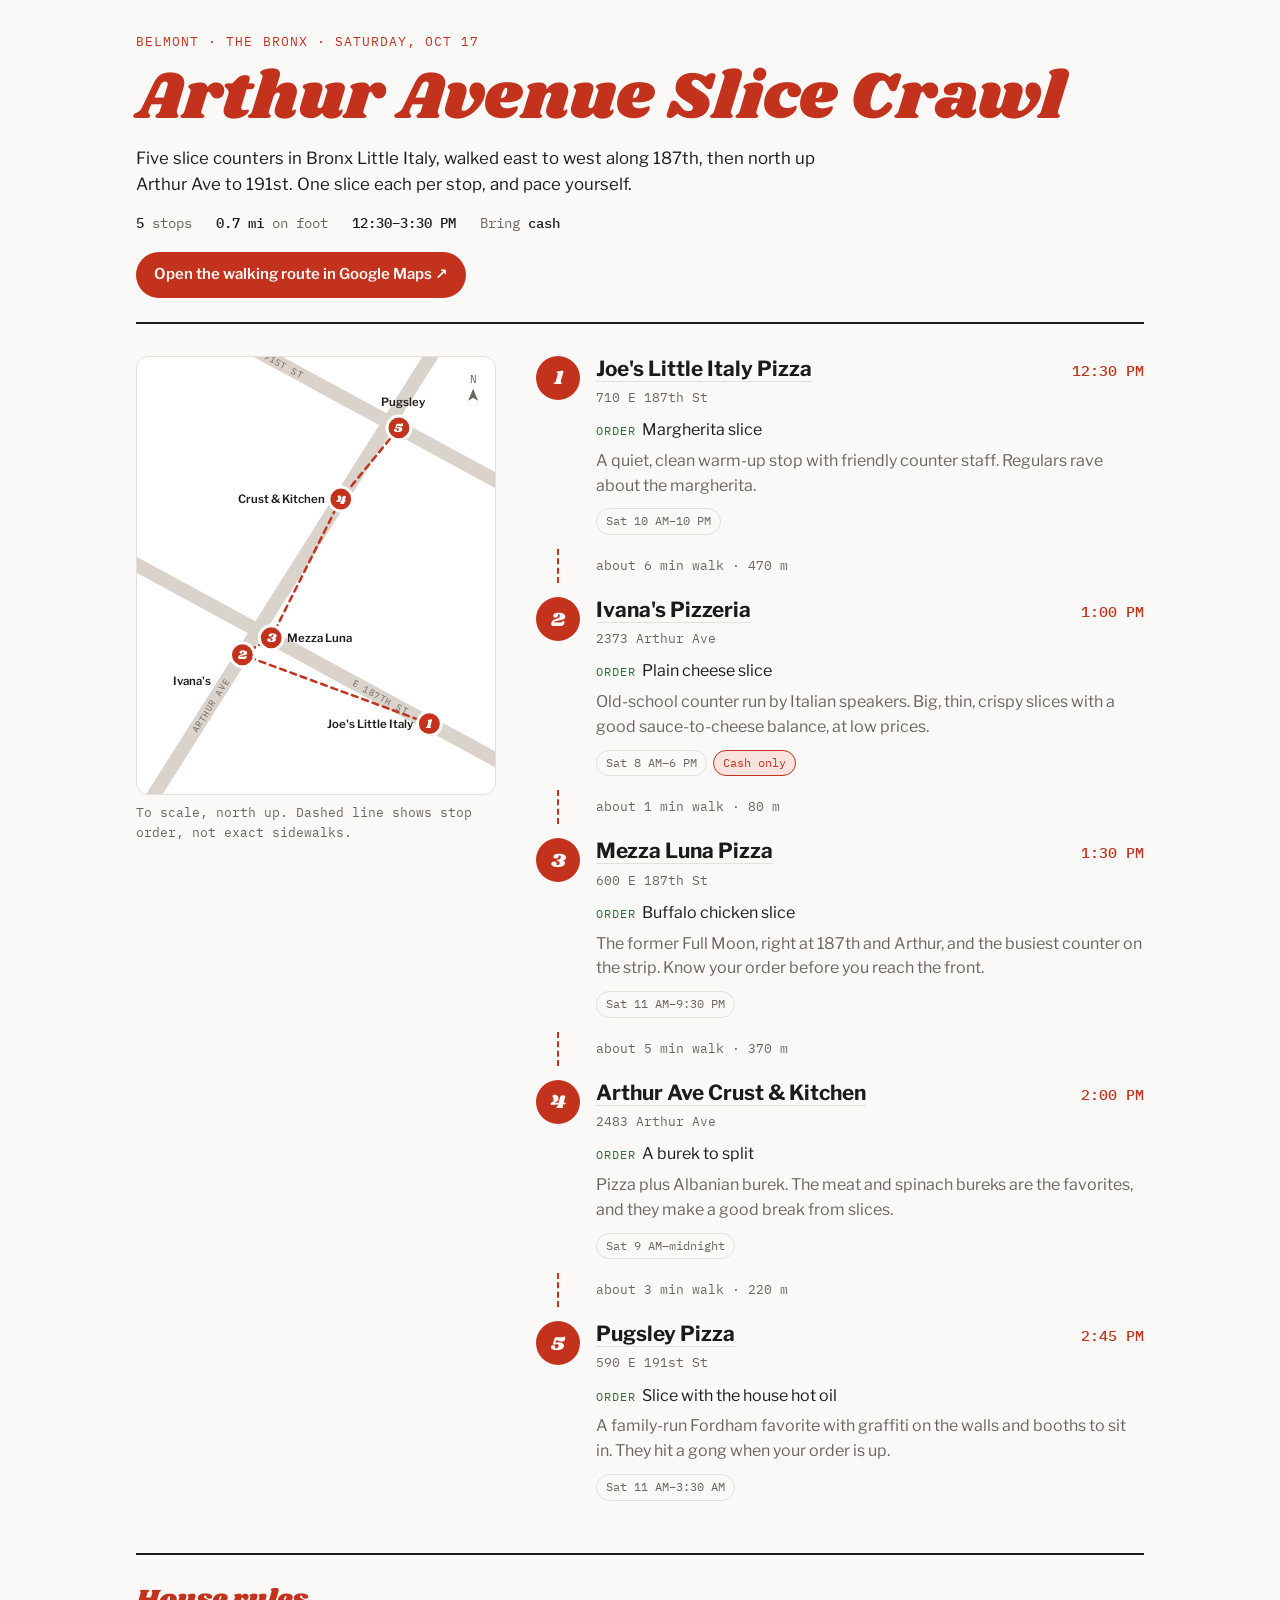
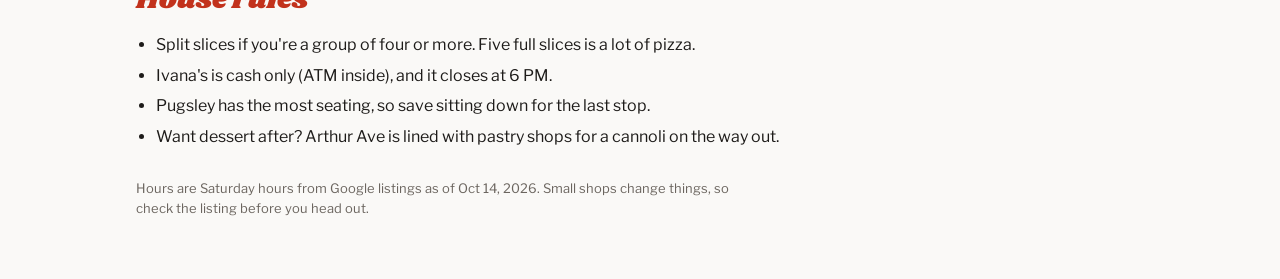
==== slice-crawl.html @ 68ac17a9 "Add Arthur Avenue slice crawl page Co-Authored-By: Claude Opus 5.5 <noreply@anthropic.com>" ====
<!doctype html>
<html lang="en">
<meta charset="utf-8">
<meta name="viewport" content="width=device-width, initial-scale=1, viewport-fit=cover">
<style>body{margin:0}</style>
<title>Arthur Avenue Slice Crawl</title>
<meta name="claude:viewport-fit-sides" content="cover">
<link rel="preconnect" href="https://fonts.googleapis.com">
<link rel="preconnect" href="https://fonts.gstatic.com" crossorigin>
<link rel="stylesheet" href="https://fonts.googleapis.com/css2?family=Shrikhand&family=Libre+Franklin:wght@400;500;600;700&family=IBM+Plex+Mono:wght@400;500&display=swap">
<style>
/* Layout: sign-style header, then a two-column counter: sticky street map left, ordered stops right (stacks on phones) */
:root {
  --bg: #FAF9F7;
  --surface: #FFFFFF;
  --ink: #1D1B19;
  --muted: #6B655F;
  --line: #E4DFD9;
  --sauce: #C2321C;
  --sauce-soft: #F8E3DE;
  --basil: #2E6A3A;
  --street: #D9D3CC;
  --font-sign: "Shrikhand", "Georgia", serif;
  --font-body: "Libre Franklin", system-ui, -apple-system, "Segoe UI", sans-serif;
  --font-ticket: "IBM Plex Mono", ui-monospace, "SFMono-Regular", Menlo, monospace;
}
@media (prefers-color-scheme: dark) {
  :root:not([data-theme="light"]) {
    --bg: #161412; --surface: #1F1C19; --ink: #F1EDE8; --muted: #A69E96; --line: #34302B;
    --sauce: #F0694E; --sauce-soft: #3A1F19; --basil: #84C493; --street: #3F3A34;
    color-scheme: dark;
  }
}
:root[data-theme="dark"] {
  --bg: #161412; --surface: #1F1C19; --ink: #F1EDE8; --muted: #A69E96; --line: #34302B;
  --sauce: #F0694E; --sauce-soft: #3A1F19; --basil: #84C493; --street: #3F3A34;
  color-scheme: dark;
}
* { box-sizing: border-box; }
body {
  background: var(--bg); color: var(--ink);
  font-family: var(--font-body); font-size: 16px; line-height: 1.55;
}
.wrap {
  max-width: 1040px; margin: 0 auto;
  padding-left: max(16px, env(safe-area-inset-left, 0px));
  padding-right: max(16px, env(safe-area-inset-right, 0px));
  padding-block: 32px 48px;
}
header { display: grid; gap: 12px; padding-bottom: 24px; border-bottom: 2px solid var(--ink); }
.eyebrow { font-family: var(--font-ticket); font-size: 13px; letter-spacing: .08em; text-transform: uppercase; color: var(--sauce); }
h1 {
  font-family: var(--font-sign); font-weight: 400; color: var(--sauce);
  font-size: clamp(2.4rem, 7vw, 4.2rem); line-height: 1.02; margin: 0; text-wrap: balance;
}
.lede { margin: 0; max-width: 60ch; color: var(--ink); font-size: 1.05rem; }
.facts { display: flex; flex-wrap: wrap; gap: 8px 24px; margin-top: 4px; font-family: var(--font-ticket); font-size: 14px; color: var(--muted); }
.facts b { color: var(--ink); font-weight: 500; font-variant-numeric: tabular-nums; }
.route-btn {
  justify-self: start; display: inline-flex; align-items: center; gap: 8px; margin-top: 6px;
  background: var(--sauce); color: var(--bg); text-decoration: none; font-weight: 600;
  padding: 11px 18px; border-radius: 999px; font-size: 15px;
}
.route-btn:hover { filter: brightness(1.08); }
.route-btn:focus-visible, a:focus-visible { outline: 3px solid var(--basil); outline-offset: 3px; }

main { display: grid; grid-template-columns: minmax(0, 360px) minmax(0, 1fr); gap: 40px; margin-top: 32px; align-items: start; }
@media (max-width: 760px) { main { grid-template-columns: minmax(0, 1fr); gap: 28px; } }

.map-card { position: sticky; top: calc(env(safe-area-inset-top, 0px) + 16px); display: grid; gap: 8px; }
@media (max-width: 760px) { .map-card { position: static; } }
.map-card svg { width: 100%; max-width: 100%; height: auto; display: block; background: var(--surface); border: 1px solid var(--line); border-radius: 12px; }
.map-note { font-size: 12.5px; color: var(--muted); font-family: var(--font-ticket); }

.stops { list-style: none; margin: 0; padding: 0; display: grid; }
.stop { display: grid; grid-template-columns: 44px minmax(0, 1fr); gap: 16px; }
.num {
  width: 44px; height: 44px; border-radius: 50%; display: grid; place-items: center;
  background: var(--sauce); color: var(--bg); font-family: var(--font-sign); font-size: 20px; padding-top: 2px;
}
.body { display: grid; gap: 6px; padding-bottom: 8px; min-width: 0; }
.top { display: flex; flex-wrap: wrap; align-items: baseline; justify-content: space-between; gap: 4px 12px; }
.stop h2 { margin: 0; font-size: 1.3rem; font-weight: 700; line-height: 1.25; text-wrap: balance; }
.stop h2 a { color: inherit; text-decoration: none; border-bottom: 1px solid var(--line); }
.stop h2 a:hover { border-bottom-color: var(--sauce); }
.time { font-family: var(--font-ticket); font-weight: 500; font-size: 15px; color: var(--sauce); font-variant-numeric: tabular-nums; }
.addr { font-family: var(--font-ticket); font-size: 13px; color: var(--muted); }
.order { margin: 4px 0 0; }
.order span { font-family: var(--font-ticket); font-size: 12px; letter-spacing: .08em; text-transform: uppercase; color: var(--basil); margin-right: 6px; }
.note { margin: 0; color: var(--muted); max-width: 62ch; }
.tags { display: flex; flex-wrap: wrap; gap: 6px; margin-top: 4px; }
.tag { font-family: var(--font-ticket); font-size: 12px; padding: 3px 9px; border-radius: 999px; border: 1px solid var(--line); color: var(--muted); font-variant-numeric: tabular-nums; }
.tag.warn { border-color: var(--sauce); color: var(--sauce); background: var(--sauce-soft); }
.walk { display: grid; grid-template-columns: 44px minmax(0, 1fr); gap: 16px; align-items: center; padding-block: 6px 14px; }
.walk .rail { justify-self: center; width: 0; height: 34px; border-left: 2px dashed var(--sauce); }
.walk span { font-family: var(--font-ticket); font-size: 13px; color: var(--muted); font-variant-numeric: tabular-nums; }

.rules { margin-top: 44px; padding-top: 24px; border-top: 2px solid var(--ink); display: grid; gap: 12px; }
.rules h3 { margin: 0; font-family: var(--font-sign); font-weight: 400; color: var(--sauce); font-size: 1.7rem; }
.rules ul { margin: 0; padding-left: 20px; display: grid; gap: 6px; max-width: 66ch; }
.fine { margin-top: 28px; font-size: 13px; color: var(--muted); max-width: 70ch; }
@media (prefers-reduced-motion: no-preference) { .route-btn { transition: filter .15s; } }
</style>

<div class="wrap">
  <header>
    <div class="eyebrow">Belmont · The Bronx · Saturday, Oct 17</div>
    <h1>Arthur Avenue Slice Crawl</h1>
    <p class="lede">Five slice counters in Bronx Little Italy, walked east to west along 187th, then north up Arthur Ave to 191st. One slice each per stop, and pace yourself.</p>
    <div class="facts">
      <div><b>5</b> stops</div>
      <div><b id="totalDist">—</b> on foot</div>
      <div><b>12:30–3:30 PM</b></div>
      <div>Bring <b>cash</b></div>
    </div>
    <a class="route-btn" id="routeLink" href="https://www.google.com/maps/dir/?api=1&travelmode=walking" target="_blank" rel="noopener">Open the walking route in Google Maps ↗</a>
  </header>

  <main>
    <figure class="map-card" style="margin:0">
      <svg id="map" viewBox="0 0 360 440" role="img" aria-label="Street sketch of the five stops around Arthur Avenue and East 187th Street"></svg>
      <figcaption class="map-note">To scale, north up. Dashed line shows stop order, not exact sidewalks.</figcaption>
    </figure>

    <ol class="stops" id="stops"></ol>
  </main>

  <section class="rules">
    <h3>House rules</h3>
    <ul>
      <li>Split slices if you're a group of four or more. Five full slices is a lot of pizza.</li>
      <li>Ivana's is cash only (ATM inside), and it closes at 6 PM.</li>
      <li>Pugsley has the most seating, so save sitting down for the last stop.</li>
      <li>Want dessert after? Arthur Ave is lined with pastry shops for a cannoli on the way out.</li>
    </ul>
  </section>

  <p class="fine">Hours are Saturday hours from Google listings as of Oct 14, 2026. Small shops change things, so check the listing before you head out.</p>
</div>

<script>
const STOPS = [
  { name: "Joe's Little Italy Pizza", time: "12:30 PM", addr: "710 E 187th St", lat: 40.8538929, lon: -73.8841568,
    hours: "Sat 10 AM–10 PM", order: "Margherita slice", note: "A quiet, clean warm-up stop with friendly counter staff. Regulars rave about the margherita.",
    url: "https://maps.google.com/?cid=4701440938597198533", label: { dx: -16, dy: 4, anchor: "end" } },
  { name: "Ivana's Pizzeria", time: "1:00 PM", addr: "2373 Arthur Ave", lat: 40.8550232, lon: -73.8882162,
    hours: "Sat 8 AM–6 PM", order: "Plain cheese slice", note: "Old-school counter run by Italian speakers. Big, thin, crispy slices with a good sauce-to-cheese balance, at low prices.",
    tags: ["Cash only"], url: "https://maps.google.com/?cid=12481502490359270641", label: { dx: -16, dy: 18, anchor: "start" } },
  { name: "Mezza Luna Pizza", time: "1:30 PM", addr: "600 E 187th St", lat: 40.8553028, lon: -73.8875914,
    hours: "Sat 11 AM–9:30 PM", order: "Buffalo chicken slice", note: "The former Full Moon, right at 187th and Arthur, and the busiest counter on the strip. Know your order before you reach the front.",
    url: "https://maps.google.com/?cid=2575135363575955435", label: { dx: 16, dy: 4, anchor: "start" } },
  { name: "Arthur Ave Crust & Kitchen", time: "2:00 PM", addr: "2483 Arthur Ave", lat: 40.8575816, lon: -73.8860807,
    hours: "Sat 9 AM–midnight", order: "A burek to split", note: "Pizza plus Albanian burek. The meat and spinach bureks are the favorites, and they make a good break from slices.",
    url: "https://maps.google.com/?cid=16740309138144167422", label: { dx: -16, dy: 4, anchor: "end" } },
  { name: "Pugsley Pizza", time: "2:45 PM", addr: "590 E 191st St", lat: 40.8587496, lon: -73.8848173,
    hours: "Sat 11 AM–3:30 AM", order: "Slice with the house hot oil", note: "A family-run Fordham favorite with graffiti on the walls and booths to sit in. They hit a gong when your order is up.",
    url: "https://maps.google.com/?cid=3619731013626267111", label: { dx: 16, dy: -10, anchor: "end" } }
];

function meters(a, b) {
  const R = 6371000, toR = Math.PI / 180;
  const dLat = (b.lat - a.lat) * toR, dLon = (b.lon - a.lon) * toR;
  const h = Math.sin(dLat / 2) ** 2 + Math.cos(a.lat * toR) * Math.cos(b.lat * toR) * Math.sin(dLon / 2) ** 2;
  return 2 * R * Math.asin(Math.sqrt(h));
}
// Street grid detour: walked distance runs about 1.3x straight-line here; ~80 m per minute
const walkM = (a, b) => meters(a, b) * 1.3;

// Stops list
const list = document.getElementById("stops");
let total = 0;
STOPS.forEach((s, i) => {
  const li = document.createElement("li");
  li.className = "stop";
  const tags = [s.hours, ...(s.tags || [])].map((t, j) =>
    `<span class="tag${j > 0 ? " warn" : ""}">${t}</span>`).join("");
  li.innerHTML = `
    <div class="num" aria-hidden="true">${i + 1}</div>
    <div class="body">
      <div class="top">
        <h2><a href="${s.url}" target="_blank" rel="noopener">${s.name}</a></h2>
        <span class="time">${s.time}</span>
      </div>
      <div class="addr">${s.addr}</div>
      <p class="order"><span>Order</span>${s.order}</p>
      <p class="note">${s.note}</p>
      <div class="tags">${tags}</div>
    </div>`;
  list.appendChild(li);
  if (i < STOPS.length - 1) {
    const m = walkM(s, STOPS[i + 1]);
    total += m;
    const w = document.createElement("li");
    w.className = "walk";
    w.setAttribute("aria-label", "Walk to next stop");
    w.innerHTML = `<div class="rail"></div><span>about ${Math.max(1, Math.round(m / 80))} min walk · ${Math.round(m / 10) * 10} m</span>`;
    list.appendChild(w);
  }
});
document.getElementById("totalDist").textContent = (total / 1609).toFixed(1) + " mi";

// Google Maps walking directions, all five stops in order
const q = s => encodeURIComponent(`${s.name}, ${s.addr}, Bronx, NY`);
const mid = STOPS.slice(1, -1).map(q).join("%7C");
document.getElementById("routeLink").href =
  `https://www.google.com/maps/dir/?api=1&origin=${q(STOPS[0])}&destination=${q(STOPS[STOPS.length - 1])}&waypoints=${mid}&travelmode=walking`;

// Map, projected to scale
const svg = document.getElementById("map");
const NS = "http://www.w3.org/2000/svg";
const W = 360, H = 440, PAD = 46;
const lat0 = 40.856, kx = Math.cos(lat0 * Math.PI / 180);
const pts = STOPS.map(s => ({ x: s.lon * kx, y: -s.lat }));
const minX = Math.min(...pts.map(p => p.x)), maxX = Math.max(...pts.map(p => p.x));
const minY = Math.min(...pts.map(p => p.y)), maxY = Math.max(...pts.map(p => p.y));
const scale = Math.min((W - 2 * PAD - 80) / (maxX - minX), (H - 2 * PAD) / (maxY - minY));
const offX = (W - (maxX - minX) * scale) / 2 + 20, offY = (H - (maxY - minY) * scale) / 2;
const P = (lat, lon) => [offX + (lon * kx - minX) * scale, offY + (-lat - minY) * scale];
function el(tag, attrs, text) {
  const e = document.createElementNS(NS, tag);
  for (const k in attrs) e.setAttribute(k, attrs[k]);
  if (text) e.textContent = text;
  svg.appendChild(e);
  return e;
}
// Streets drawn as lines through known points on each, extended to the frame
function street(a, b, name, labelAt, rot) {
  const [x1, y1] = P(a.lat, a.lon), [x2, y2] = P(b.lat, b.lon);
  const dx = x2 - x1, dy = y2 - y1, len = Math.hypot(dx, dy), ux = dx / len, uy = dy / len, ext = 600;
  el("line", { x1: x1 - ux * ext, y1: y1 - uy * ext, x2: x2 + ux * ext, y2: y2 + uy * ext,
    stroke: "var(--street)", "stroke-width": 14, "stroke-linecap": "round" });
  const lx = x1 + ux * labelAt, ly = y1 + uy * labelAt;
  const ang = rot ?? Math.atan2(uy, ux) * 180 / Math.PI;
  el("text", { x: lx, y: ly + 3.5, "text-anchor": "middle", transform: `rotate(${ang} ${lx} ${ly})`,
    fill: "var(--muted)", "font-family": "IBM Plex Mono, monospace", "font-size": 9, "letter-spacing": "1.2" }, name);
}
const [joe, ivana, mezza, crust, pugs] = STOPS;
street(ivana, crust, "ARTHUR AVE", -60);
street(mezza, joe, "E 187TH ST", 125);
// 191st runs roughly parallel to 187th through Pugsley's
const slope = { lat: joe.lat - mezza.lat, lon: joe.lon - mezza.lon };
street({ lat: pugs.lat - slope.lat, lon: pugs.lon - slope.lon }, pugs, "E 191ST ST", 40);

const xy = STOPS.map(s => P(s.lat, s.lon));
el("polyline", { points: xy.map(p => p.join(",")).join(" "), fill: "none",
  stroke: "var(--sauce)", "stroke-width": 2.5, "stroke-dasharray": "6 5", "stroke-linecap": "round" });
STOPS.forEach((s, i) => {
  const [x, y] = xy[i];
  el("circle", { cx: x, cy: y, r: 12, fill: "var(--sauce)", stroke: "var(--surface)", "stroke-width": 3 });
  el("text", { x, y: y + 4.5, "text-anchor": "middle", fill: "var(--surface)",
    "font-family": "Shrikhand, Georgia, serif", "font-size": 13 }, String(i + 1));
  const L = s.label;
  let lx = x + L.dx, ly = y + L.dy;
  if (i === 1) { lx = x - 70; ly = y + 30; }
  if (i === 4) { lx = x + 4; ly = y - 22; }
  el("text", { x: lx, y: ly, "text-anchor": i === 4 ? "middle" : L.anchor, fill: "var(--ink)",
    "font-family": "Libre Franklin, system-ui, sans-serif", "font-size": 11.5, "font-weight": 600 },
    s.name.replace(" Pizzeria", "").replace(" Pizza", "").replace("Arthur Ave ", ""));
});
// North arrow
el("text", { x: W - 22, y: 26, "text-anchor": "middle", fill: "var(--muted)", "font-family": "IBM Plex Mono, monospace", "font-size": 11 }, "N");
el("path", { d: `M ${W - 22} 32 l -5 12 l 5 -3 l 5 3 z`, fill: "var(--muted)" });
</script>
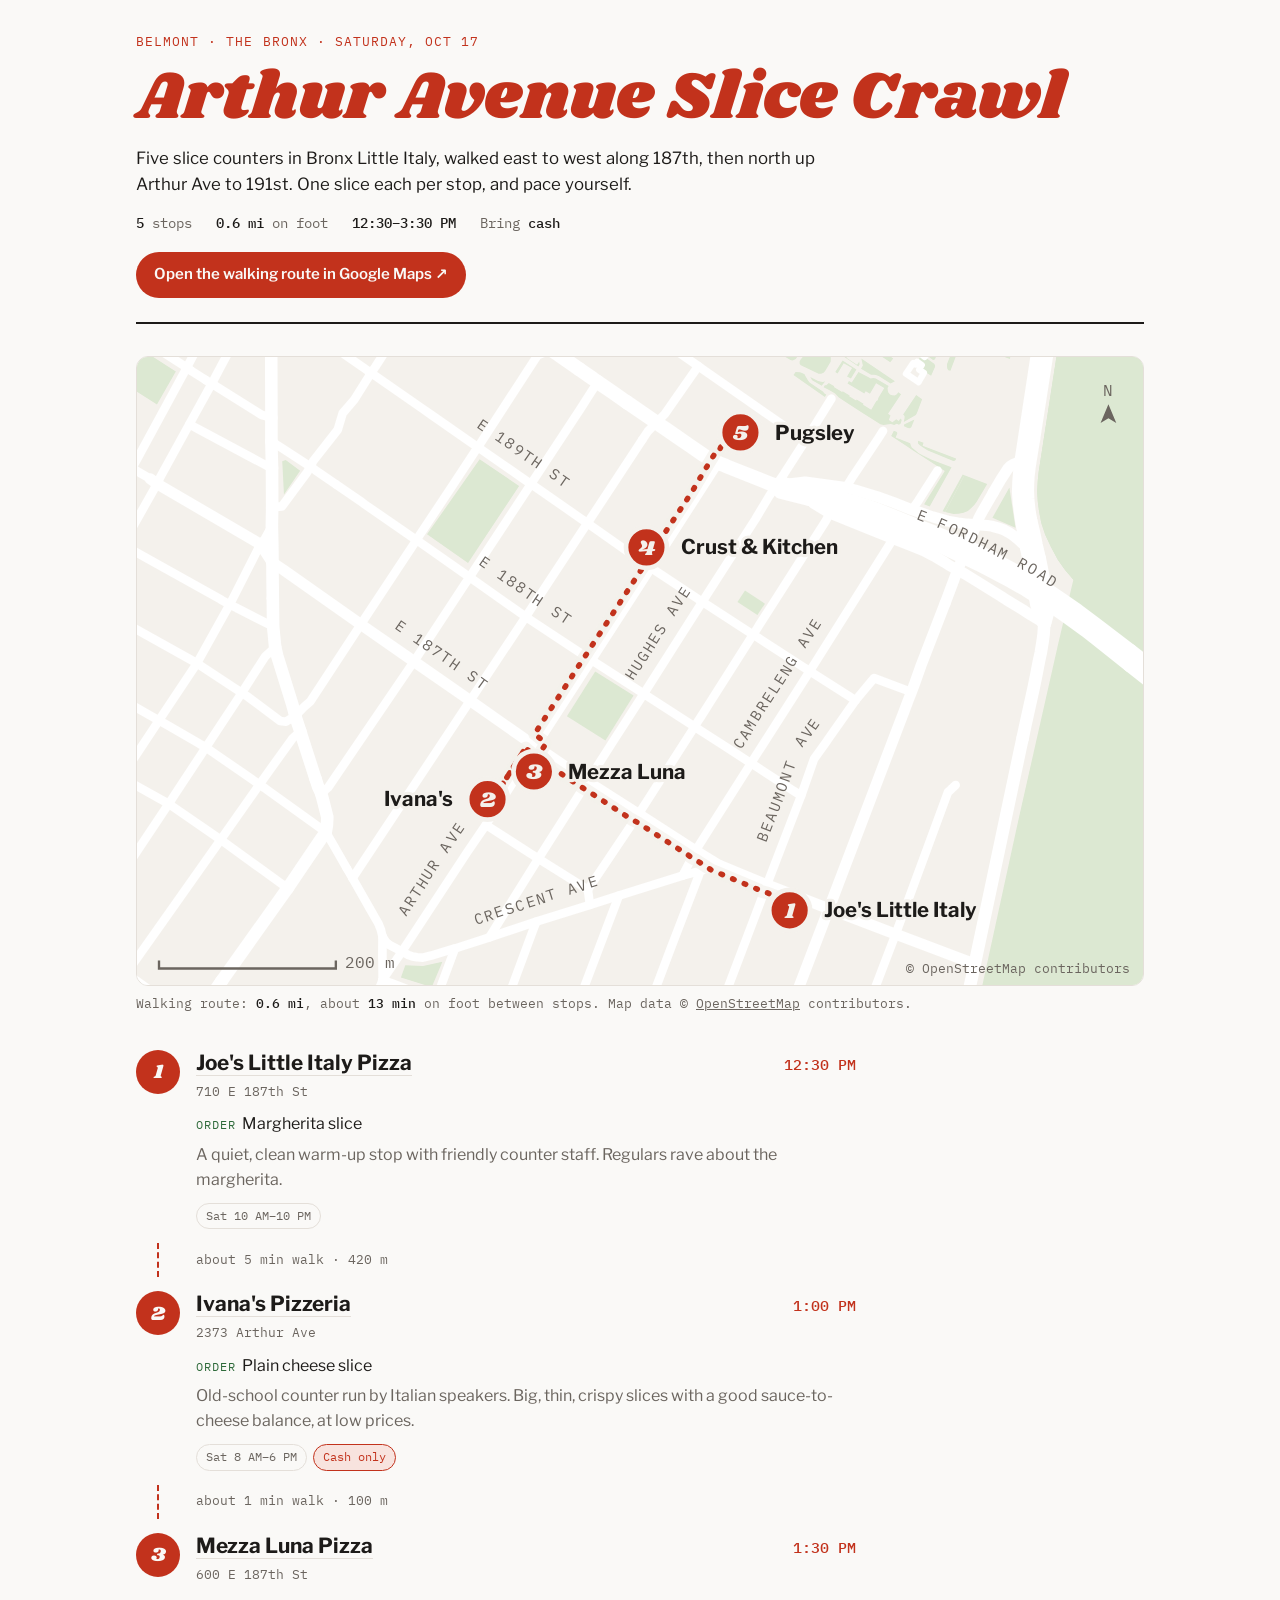
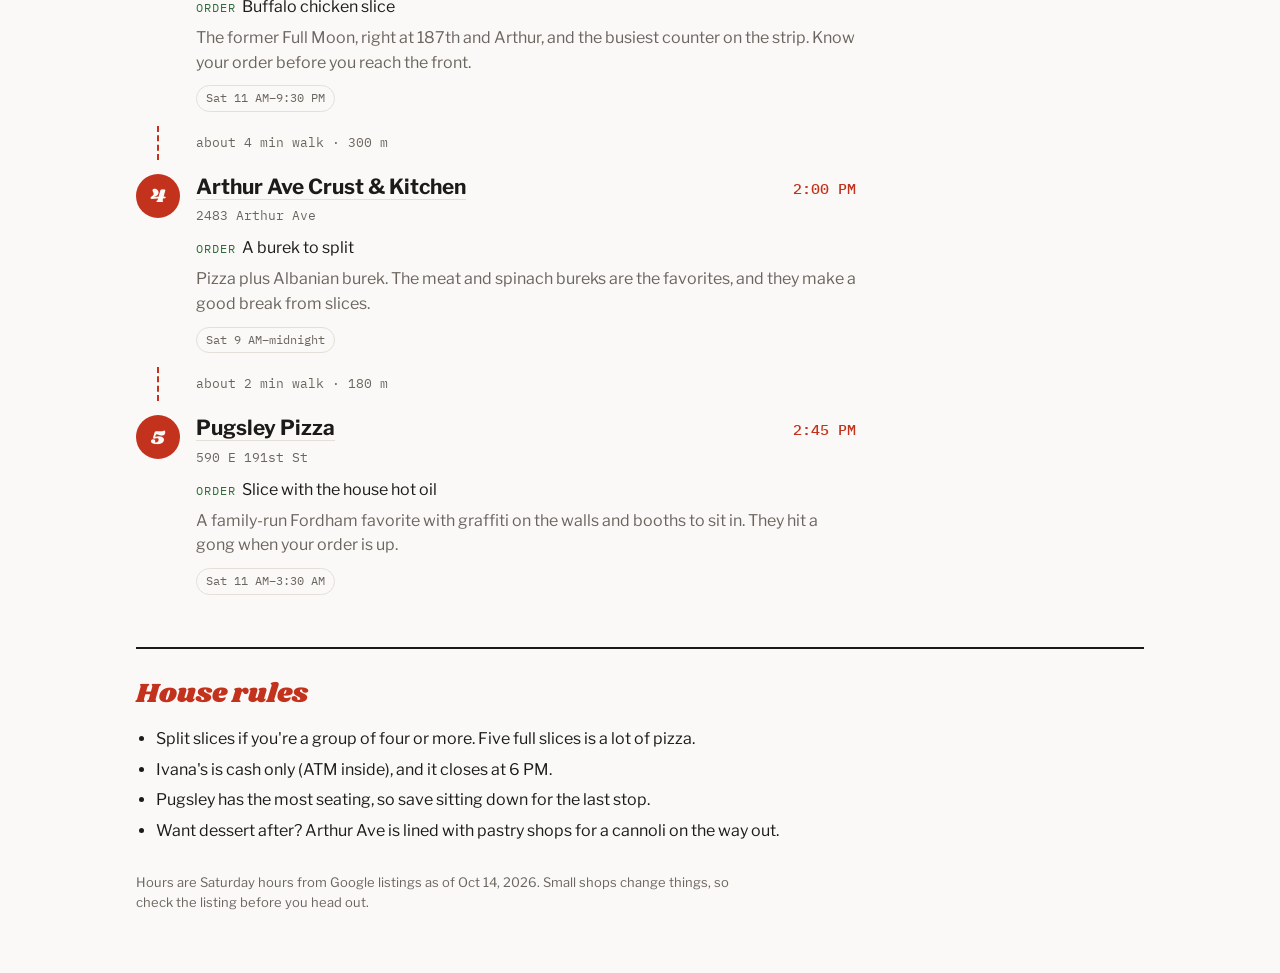
==== commit 832fd298: "Standardize route maps across all crawls Generate every crawl's map from OpenStreetMap streets and a" ====
--- a/slice-crawl.html
+++ b/slice-crawl.html
@@ -8,8 +8,9 @@
 <link rel="preconnect" href="https://fonts.googleapis.com">
 <link rel="preconnect" href="https://fonts.gstatic.com" crossorigin>
 <link rel="stylesheet" href="https://fonts.googleapis.com/css2?family=Shrikhand&family=Libre+Franklin:wght@400;500;600;700&family=IBM+Plex+Mono:wght@400;500&display=swap">
+<link rel="stylesheet" href="map.css">
 <style>
-/* Layout: sign-style header, then a two-column counter: sticky street map left, ordered stops right (stacks on phones) */
+/* Layout: sign-style header, the shared route map, then the ordered stops */
 :root {
   --bg: #FAF9F7;
   --surface: #FFFFFF;
@@ -64,13 +65,7 @@
 .route-btn:hover { filter: brightness(1.08); }
 .route-btn:focus-visible, a:focus-visible { outline: 3px solid var(--basil); outline-offset: 3px; }
 
-main { display: grid; grid-template-columns: minmax(0, 360px) minmax(0, 1fr); gap: 40px; margin-top: 32px; align-items: start; }
-@media (max-width: 760px) { main { grid-template-columns: minmax(0, 1fr); gap: 28px; } }
-
-.map-card { position: sticky; top: calc(env(safe-area-inset-top, 0px) + 16px); display: grid; gap: 8px; }
-@media (max-width: 760px) { .map-card { position: static; } }
-.map-card svg { width: 100%; max-width: 100%; height: auto; display: block; background: var(--surface); border: 1px solid var(--line); border-radius: 12px; }
-.map-note { font-size: 12.5px; color: var(--muted); font-family: var(--font-ticket); }
+main { margin-top: 36px; max-width: 720px; }
 
 .stops { list-style: none; margin: 0; padding: 0; display: grid; }
 .stop { display: grid; grid-template-columns: 44px minmax(0, 1fr); gap: 16px; }
@@ -116,11 +111,14 @@
     <a class="route-btn" id="routeLink" href="https://www.google.com/maps/dir/?api=1&travelmode=walking" target="_blank" rel="noopener">Open the walking route in Google Maps ↗</a>
   </header>
 
+  <!-- map:start (generated by tools/build_maps.py, do not edit by hand) -->
+<figure class="map" data-legs="423,104,297,183">
+<svg class="route-map" viewBox="0 0 640 400" role="img" aria-labelledby="map-title-arthur-ave"><title id="map-title-arthur-ave">Walking route map: Joe&#x27;s Little Italy, then Ivana&#x27;s, then Mezza Luna, then Crust &amp; Kitchen, then Pugsley</title><rect width="640" height="400" fill="var(--map-bg)"/><path d="M848.4 222.9 L843.3 224.6 L824.0 229.4 L824.9 232.0 L808.3 236.0 L791.9 240.0 L771.7 242.0 L751.6 247.1 L749.1 246.7 L747.3 245.5 L746.2 242.4 L745.8 237.8 L739.5 237.9 L733.4 238.0 L733.5 240.3 L733.1 242.5 L732.4 244.2 L731.2 245.8 L729.6 246.4 L727.7 246.2 L723.1 244.8 L718.4 242.7 L709.3 237.5 L692.9 228.4 L681.6 220.7 L676.3 215.8 L671.6 210.3 L667.8 204.3 L663.7 198.3 L659.1 193.2 L654.3 188.8 L605.8 151.1 L600.7 146.7 L595.7 141.7 L590.4 135.5 L585.9 129.2 L581.6 121.2 L577.8 113.1 L575.3 105.6 L573.8 97.7 L573.0 91.5 L572.7 85.2 L573.0 79.1 L573.6 73.2 L584.6 1.9 L586.2 -8.1 L589.4 -28.8 L594.2 -59.0 L595.7 -68.6 L597.2 -78.2 L597.1 -83.8 L595.6 -88.4 L592.4 -97.2 L590.6 -99.7 L579.5 -114.8 L567.9 -129.9 L550.3 -144.8 L541.4 -152.4 L532.6 -159.1 L524.5 -166.4 L516.6 -174.9 L509.1 -184.9 L502.1 -194.8 L472.3 -241.7 L442.3 -290.2 L438.5 -296.1 L435.2 -302.6 L433.1 -309.2 L431.3 -316.5 L430.8 -323.1 L430.5 -328.1 L432.4 -340.0 L434.1 -347.1 L436.6 -354.0 L438.1 -356.8 L440.2 -360.8 L444.6 -367.2 L448.3 -371.3 L452.4 -375.0 L456.4 -378.5 L460.7 -381.7 L480.4 -392.8 L493.1 -400.8 L503.7 -407.6 L535.3 -427.8 L565.3 -444.9 L573.7 -445.8 L575.9 -446.1 L578.0 -446.3 L578.8 -446.5 L579.2 -450.8 L579.5 -452.1 L580.8 -455.1 L582.4 -457.3 L585.3 -460.3 L604.4 -478.2 L621.4 -493.5 L639.0 -508.9 L650.5 -518.9 L661.3 -529.7 L673.4 -547.0 L672.4 -548.0 L676.9 -555.1 L681.8 -562.2 L686.5 -567.6 L691.7 -572.9 L701.3 -580.2 L706.4 -583.7 L711.9 -586.8 L715.5 -588.3 L719.1 -589.6 L722.8 -590.5 L726.8 -591.3 L735.0 -591.9 L739.2 -591.9 L743.7 -591.5 L749.8 -590.0 L755.7 -587.9 L761.4 -585.7 L767.5 -583.0 L772.9 -579.7 L776.9 -576.5 L780.9 -572.0 L783.9 -567.5 L786.1 -562.2 L788.1 -556.6 L790.8 -551.2 L794.2 -546.2 L801.1 -538.6 L804.9 -535.0 L809.1 -531.4 L813.4 -526.7 L814.9 -524.8 L816.3 -522.4 L819.5 -515.2 L829.8 -490.6 L834.6 -482.7 L840.1 -474.7 L853.5 -460.3 L868.6 -454.3 L900.0 -443.5 L910.8 -439.1 L920.8 -433.3 L928.4 -425.5 L935.2 -416.5 L945.0 -401.0 L954.3 -385.0 L970.5 -352.4 L973.6 -344.1 L976.7 -335.3 L979.7 -323.1 L981.1 -310.5 L981.4 -296.9 L981.5 -282.6 L980.7 -268.7 L980.0 -254.4 L977.2 -217.0 L974.6 -188.5 L970.9 -150.7 L968.7 -148.4 L967.9 -138.6 L969.9 -136.1 L967.9 -112.9 L966.5 -97.7 L963.7 -63.4 L960.6 -26.4 L957.8 0.9 L958.8 26.6 L952.5 66.7 L946.1 89.1 L938.5 111.4 L926.7 133.7 L909.3 162.1 L882.2 203.5 L871.5 205.9 L869.0 205.6 L867.7 205.5 L865.1 205.9 L862.5 207.3 L862.5 209.0 L861.3 213.0 L857.9 217.2 L854.3 219.8 L848.4 222.9Z" fill="var(--map-park)"/><path d="M336.5 -102.3 L335.4 -100.8 L334.5 -99.3 L334.0 -97.6 L333.8 -95.8 L334.1 -94.0 L334.7 -92.4 L336.5 -89.1 L339.7 -84.6 L346.1 -78.2 L371.7 -61.4 L376.5 -59.4 L381.8 -57.9 L412.2 -98.8 L415.9 -103.9 L418.0 -106.8 L418.6 -108.4 L418.4 -109.9 L417.2 -111.7 L388.0 -148.3 L387.1 -149.2 L385.9 -149.9 L384.1 -150.2 L375.5 -148.7 L374.1 -148.1 L372.8 -147.0 L336.5 -102.3Z" fill="var(--map-park)"/><path d="M298.0 243.9 L273.5 228.5 L291.5 200.1 L315.9 215.4 L298.0 243.9Z" fill="var(--map-park)"/><path d="M218.0 65.1 L184.5 112.8 L210.6 131.1 L243.1 82.0 L218.0 65.1Z" fill="var(--map-park)"/><path d="M394.7 164.2 L382.0 155.8 L386.8 148.5 L399.5 156.9 L394.7 164.2Z" fill="var(--map-park)"/><path d="M147.3 -98.8 L151.9 -96.0 L152.1 -94.0 L173.7 -78.7 L177.6 -83.9 L178.9 -82.9 L182.5 -88.0 L191.8 -81.4 L193.1 -83.2 L194.1 -82.4 L196.9 -82.8 L199.4 -86.3 L198.8 -88.8 L197.7 -89.6 L198.9 -91.3 L189.4 -98.0 L189.9 -98.8 L191.0 -100.5 L196.3 -97.1 L200.8 -95.0 L204.3 -93.6 L210.3 -92.9 L216.6 -93.2 L220.1 -93.9 L223.9 -93.7 L216.0 -86.7 L210.9 -78.5 L212.5 -77.5 L215.8 -75.2 L216.0 -75.6 L224.7 -69.7 L212.5 -50.6 L168.2 -81.3 L145.8 -96.5 L147.3 -98.8Z" fill="var(--map-park)"/><path d="M540.9 80.8 L526.4 75.3 L514.2 98.6 L516.0 99.1 L519.5 99.9 L522.6 99.7 L525.9 99.1 L528.6 97.9 L530.8 96.0 L532.7 94.1 L534.3 92.0 L540.9 80.8Z" fill="var(--map-park)"/><path d="M508.1 -14.7 L513.7 -11.5 L514.1 -10.8 L514.1 -10.1 L513.6 -9.6 L513.1 -9.1 L512.1 -8.4 L511.4 -7.5 L510.9 -6.7 L510.6 -5.8 L507.8 1.1 L507.6 1.5 L507.2 1.8 L506.7 1.9 L506.2 1.7 L501.9 -1.3 L503.8 -5.4 L502.8 -6.9 L508.1 -14.7Z" fill="var(--map-park)"/><path d="M499.2 -1.4 L501.1 -0.0 L507.2 4.3 L507.6 5.1 L507.8 5.8 L507.6 6.5 L505.2 12.0 L498.0 7.3 L499.3 5.1 L496.2 3.0 L499.2 -1.4Z" fill="var(--map-park)"/><path d="M529.2 -14.0 L527.4 -9.2 L524.6 -10.2 L517.5 8.8 L516.1 8.4 L515.4 7.1 L515.3 5.8 L515.3 4.6 L515.8 3.2 L523.0 -15.0 L524.1 -15.5 L525.2 -16.0 L529.2 -14.0Z" fill="var(--map-park)"/><path d="M495.7 24.2 L499.5 26.8 L496.2 35.7 L495.5 36.9 L494.4 37.6 L487.8 41.3 L488.3 38.9 L488.3 37.6 L487.4 36.6 L495.7 24.2Z" fill="var(--map-park)"/><path d="M494.6 39.7 L488.0 43.0 L487.9 44.0 L490.4 45.2 L491.6 45.4 L492.6 44.7 L494.6 39.7Z" fill="var(--map-park)"/><path d="M496.9 53.3 L500.4 54.6 L499.8 56.4 L521.1 64.5 L520.9 65.3 L520.3 66.0 L519.3 66.1 L503.1 59.5 L499.8 57.4 L497.6 55.9 L496.8 54.9 L496.9 53.3Z" fill="var(--map-park)"/><path d="M542.2 -6.2 L542.9 -7.0 L555.6 0.2 L555.3 1.3 L541.5 -3.9 L542.2 -6.2Z" fill="var(--map-park)"/><path d="M461.1 -72.2 L473.8 -58.4 L477.5 -55.8 L482.3 -54.0 L486.1 -54.1 L490.1 -54.8 L494.1 -55.9 L497.5 -57.7 L542.5 -97.1 L543.9 -98.8 L545.0 -100.6 L545.9 -102.7 L546.3 -105.1 L546.3 -107.3 L545.8 -109.6 L544.6 -111.4 L543.1 -113.1 L514.2 -146.5 L506.2 -159.2 L499.0 -171.3 L492.9 -168.9 L494.1 -166.9 L496.5 -163.4 L491.2 -159.8 L492.4 -157.6 L497.5 -161.1 L518.6 -128.2 L531.9 -107.5 L512.3 -87.4 L514.4 -84.2 L502.4 -76.6 L501.8 -76.3 L502.2 -75.7 L498.8 -73.3 L499.2 -72.7 L489.5 -66.7 L488.7 -67.7 L482.5 -64.3 L478.9 -63.7 L476.0 -63.9 L472.9 -65.6 L470.3 -67.9 L465.9 -73.3 L464.2 -71.9 L463.0 -73.7 L461.1 -72.2Z" fill="var(--map-park)"/><path d="M495.2 -49.1 L508.0 -60.8 L509.0 -59.5 L499.4 -51.1 L500.2 -48.2 L498.8 -47.0 L498.8 -46.0 L496.4 -45.9 L496.1 -47.5 L495.2 -49.1Z" fill="var(--map-park)"/><path d="M417.6 11.4 L419.0 9.5 L421.7 9.7 L423.1 10.2 L424.7 10.9 L425.3 12.2 L426.1 13.5 L426.9 14.9 L427.9 16.2 L436.8 22.2 L436.9 22.9 L438.5 23.9 L437.6 25.4 L417.6 11.4Z" fill="var(--map-park)"/><path d="M472.9 42.8 L475.0 43.2 L477.1 42.9 L479.6 42.7 L481.7 43.2 L483.4 42.4 L484.8 43.1 L486.0 42.2 L486.5 39.9 L485.6 39.2 L484.6 40.7 L483.0 39.6 L480.6 41.5 L478.3 40.0 L479.4 37.2 L477.8 36.1 L486.1 23.7 L484.3 22.5 L483.4 23.7 L482.0 24.5 L480.4 24.3 L479.0 23.8 L478.0 22.6 L477.6 21.2 L477.5 19.8 L478.2 18.5 L470.0 13.6 L468.4 13.3 L466.7 13.6 L465.1 12.8 L459.0 9.5 L454.7 16.2 L452.9 15.2 L452.0 16.8 L462.7 23.3 L463.6 21.8 L466.3 23.4 L470.2 16.7 L475.4 19.8 L471.4 26.4 L471.7 26.5 L470.8 28.0 L470.5 27.9 L469.4 29.6 L467.1 33.5 L461.9 30.3 L462.2 29.8 L457.8 27.1 L457.5 27.7 L453.1 25.0 L453.4 24.5 L448.9 21.8 L448.6 22.3 L443.3 19.1 L443.6 18.6 L440.1 16.5 L438.5 18.0 L437.5 18.0 L436.8 19.3 L440.6 21.1 L444.1 23.3 L446.5 25.7 L452.5 29.7 L461.1 35.3 L472.9 42.8Z" fill="var(--map-park)"/><path d="M460.6 7.4 L461.8 5.4 L460.8 0.9 L482.2 15.4 L479.4 16.9 L472.1 12.2 L470.1 11.4 L468.7 11.3 L467.0 11.3 L460.6 7.4Z" fill="var(--map-park)"/><path d="M428.3 12.8 L429.5 14.8 L435.6 18.3 L437.9 15.4 L436.4 15.9 L435.3 15.8 L433.3 15.3 L428.3 12.8Z" fill="var(--map-park)"/><path d="M530.9 -13.5 L529.2 -8.5 L536.3 -5.8 L536.8 -7.6 L536.9 -8.6 L536.7 -9.7 L535.8 -10.7 L530.9 -13.5Z" fill="var(--map-park)"/><path d="M525.1 -24.7 L524.4 -24.0 L524.5 -23.0 L525.2 -22.5 L556.8 -5.2 L557.5 -4.9 L558.2 -4.8 L558.9 -5.0 L559.4 -5.5 L560.5 -8.1 L560.5 -8.7 L560.2 -9.1 L559.5 -9.1 L559.0 -8.8 L558.0 -6.6 L525.1 -24.7Z" fill="var(--map-park)"/><path d="M496.1 -43.9 L498.7 -43.9 L498.6 -42.1 L499.9 -41.4 L499.0 -38.9 L520.8 -27.0 L520.4 -26.4 L519.2 -26.1 L518.1 -26.4 L496.4 -38.2 L495.6 -39.7 L495.6 -41.3 L496.0 -42.3 L496.1 -43.9Z" fill="var(--map-park)"/><path d="M499.9 -30.5 L486.3 -10.2 L485.2 -10.5 L481.6 -37.3 L483.6 -36.4 L485.3 -35.9 L487.3 -35.7 L489.3 -36.1 L499.9 -30.5Z" fill="var(--map-park)"/><path d="M450.5 -53.6 L450.8 -55.3 L450.5 -56.6 L449.6 -57.8 L448.4 -58.0 L447.1 -57.7 L433.9 -40.6 L433.6 -39.8 L433.8 -38.9 L434.1 -38.0 L435.0 -37.8 L436.4 -38.4 L438.3 -38.5 L440.0 -39.6 L450.5 -53.6Z" fill="var(--map-park)"/><path d="M383.9 -57.5 L383.4 -56.7 L383.5 -55.9 L384.0 -55.4 L388.8 -51.0 L390.1 -50.6 L391.0 -51.1 L391.6 -51.9 L398.9 -61.2 L401.4 -64.5 L400.1 -65.6 L400.1 -67.6 L402.8 -71.3 L401.5 -78.0 L400.3 -78.6 L399.4 -78.2 L398.6 -77.3 L383.9 -57.5Z" fill="var(--map-park)"/><path d="M366.7 -35.0 L366.2 -33.7 L366.5 -32.2 L366.9 -31.3 L380.0 -22.4 L381.1 -22.0 L382.0 -22.0 L382.7 -22.5 L404.4 -52.6 L404.0 -53.6 L404.1 -55.1 L405.1 -56.3 L400.1 -59.9 L391.9 -49.9 L390.9 -49.1 L389.8 -48.7 L388.4 -49.3 L382.9 -53.6 L382.0 -54.0 L381.3 -53.8 L380.6 -53.0 L366.7 -35.0Z" fill="var(--map-park)"/><path d="M421.5 -2.1 L419.1 1.2 L417.8 1.9 L416.9 2.2 L415.7 1.9 L401.5 -6.6 L384.6 -18.1 L407.2 -50.9 L408.3 -50.6 L410.0 -51.2 L410.8 -51.9 L429.2 -38.4 L430.0 -37.0 L430.5 -35.6 L430.5 -34.0 L427.4 -29.6 L425.8 -30.8 L422.3 -26.3 L422.9 -25.8 L419.9 -21.6 L417.7 -23.3 L416.6 -23.7 L415.6 -23.3 L415.1 -22.1 L415.9 -20.9 L417.9 -19.4 L414.4 -14.6 L413.7 -15.1 L410.3 -10.6 L421.5 -2.1Z" fill="var(--map-park)"/><path d="M483.6 -9.7 L482.5 -7.5 L480.6 -6.3 L478.0 -6.1 L474.7 -6.8 L472.2 -8.7 L470.3 -11.0 L468.1 -13.3 L465.1 -15.0 L480.3 -36.4 L483.6 -9.7Z" fill="var(--map-park)"/><path d="M504.3 95.1 L518.2 70.2 L506.0 65.5 L500.0 62.6 L497.1 61.0 L494.9 59.2 L492.9 57.5 L492.3 56.3 L491.9 54.9 L482.6 51.2 L483.7 48.6 L483.5 47.7 L481.5 46.9 L479.8 50.2 L489.3 56.5 L492.5 58.7 L507.3 68.3 L513.9 72.5 L500.7 93.7 L504.3 95.1Z" fill="var(--map-park)"/><path d="M526.4 75.3 L525.3 74.7 L512.5 98.1 L514.2 98.6 L526.4 75.3Z" fill="var(--map-park)"/><path d="M422.2 1.6 L421.5 3.1 L421.6 4.5 L422.3 5.2 L433.6 10.6 L435.2 10.7 L436.8 10.0 L437.8 8.9 L441.3 3.0 L441.4 1.3 L441.3 0.1 L440.5 -1.1 L437.7 -4.0 L436.3 -5.1 L434.2 -5.5 L431.6 -5.5 L428.5 -4.6 L426.4 -3.1 L424.4 -1.1 L422.2 1.6Z" fill="var(--map-park)"/><path d="M355.2 -4.7 L357.7 -2.8 L359.4 -5.3 L367.5 -17.3 L370.9 -22.1 L357.2 -31.7 L350.9 -37.8 L350.2 -38.2 L349.7 -38.2 L349.3 -37.9 L348.8 -37.2 L347.4 -35.2 L336.4 -20.1 L335.6 -13.7 L345.8 -15.2 L346.6 -16.1 L342.5 -19.0 L341.1 -17.0 L337.6 -19.5 L347.1 -33.1 L350.4 -30.8 L349.1 -28.9 L359.2 -21.8 L360.5 -23.6 L364.0 -21.2 L361.8 -18.0 L363.6 -16.7 L355.2 -4.7Z" fill="var(--map-park)"/><path d="M356.9 -1.8 L354.5 -3.7 L353.1 -1.6 L355.5 0.1 L356.9 -1.8Z" fill="var(--map-park)"/><path d="M338.4 -49.9 L340.7 -47.9 L343.5 -45.2 L346.1 -42.8 L347.8 -41.1 L348.3 -40.1 L345.3 -35.7 L336.9 -40.8 L338.4 -49.9Z" fill="var(--map-park)"/><path d="M330.9 -55.6 L329.5 -52.9 L331.1 -44.0 L325.9 -36.0 L317.0 -34.3 L314.2 -28.5 L329.6 -17.8 L330.0 -19.5 L330.2 -21.1 L330.3 -22.7 L330.1 -24.4 L327.2 -25.3 L331.1 -36.5 L333.9 -35.5 L335.5 -52.1 L335.5 -53.0 L335.1 -53.6 L331.9 -55.7 L331.5 -56.0 L330.9 -55.6Z" fill="var(--map-park)"/><path d="M310.8 -33.1 L315.7 -40.4 L317.0 -40.7 L319.3 -39.1 L324.2 -40.0 L326.8 -43.9 L326.0 -49.1 L323.3 -50.8 L326.4 -55.2 L328.5 -53.8 L330.4 -56.8 L325.9 -59.9 L325.2 -58.8 L326.3 -58.0 L325.0 -56.1 L320.8 -50.0 L324.5 -47.4 L325.2 -44.0 L323.1 -41.0 L319.8 -40.5 L316.0 -43.0 L310.4 -34.8 L310.8 -33.1Z" fill="var(--map-park)"/><path d="M311.3 -30.6 L312.0 -31.7 L311.1 -32.2 L303.3 -37.0 L302.9 -36.4 L311.3 -30.6Z" fill="var(--map-park)"/><path d="M452.3 -51.4 L460.6 -62.3 L463.0 -62.1 L477.8 -46.7 L477.1 -44.2 L477.4 -42.0 L478.4 -40.1 L479.5 -38.6 L463.7 -16.4 L462.5 -16.7 L452.0 -23.9 L452.3 -51.4Z" fill="var(--map-park)"/><path d="M450.1 -48.8 L449.8 -25.6 L441.8 -30.7 L442.2 -32.1 L442.2 -33.5 L441.8 -34.8 L441.2 -35.8 L442.4 -38.3 L450.1 -48.8Z" fill="var(--map-park)"/><path d="M509.5 -16.9 L511.0 -16.1 L510.4 -14.9 L514.1 -12.1 L515.5 -12.9 L517.9 -19.0 L517.2 -21.0 L501.9 -29.2 L486.8 -6.7 L486.5 -5.3 L486.8 -3.2 L487.2 -1.6 L488.3 0.1 L502.7 -21.4 L504.4 -20.4 L506.4 -22.3 L508.9 -20.6 L507.9 -18.0 L509.5 -16.9Z" fill="var(--map-park)"/><path d="M444.2 9.6 L448.9 2.2 L457.7 8.0 L454.2 13.7 L451.7 12.4 L454.9 7.0 L449.6 3.9 L445.7 10.5 L444.2 9.6Z" fill="var(--map-park)"/><path d="M459.5 2.9 L459.7 4.7 L458.9 6.0 L449.4 -0.4 L449.7 -2.8 L450.6 -4.8 L452.4 -7.2 L454.8 -9.6 L457.2 -12.0 L460.1 -13.7 L461.9 -13.9 L463.2 -13.6 L464.4 -12.9 L466.5 -11.5 L468.4 -9.7 L470.2 -7.0 L481.1 1.0 L479.2 3.4 L465.4 -5.9 L465.7 -6.3 L464.3 -7.2 L465.1 -9.9 L462.6 -11.6 L460.5 -9.8 L459.0 -10.9 L451.3 0.5 L458.1 5.0 L459.5 2.9Z" fill="var(--map-park)"/><path d="M451.8 -21.2 L451.6 -10.5 L455.2 -14.0 L457.3 -15.2 L459.4 -15.9 L451.8 -21.2Z" fill="var(--map-park)"/><path d="M440.7 -28.9 L440.1 -28.3 L438.7 -27.9 L438.7 -23.3 L437.6 -17.8 L434.8 -13.8 L435.9 -10.0 L442.5 -3.4 L443.3 -2.8 L444.4 -2.7 L445.9 -3.0 L447.0 -3.7 L449.4 -7.2 L449.7 -22.6 L440.7 -28.9Z" fill="var(--map-park)"/><path d="M318.5 -63.4 L319.0 -64.3 L317.9 -64.9 L316.9 -65.1 L316.0 -64.8 L310.2 -56.5 L311.5 -55.7 L310.5 -54.3 L312.5 -53.0 L314.9 -56.5 L314.1 -57.1 L318.5 -63.4Z" fill="var(--map-park)"/><path d="M308.8 -51.7 L310.9 -50.6 L307.8 -46.1 L307.0 -46.7 L302.6 -40.2 L299.8 -42.0 L306.1 -51.2 L307.8 -50.2 L308.8 -51.7Z" fill="var(--map-park)"/><path d="M273.1 -72.3 L275.6 -74.5 L276.9 -75.5 L278.6 -76.0 L280.9 -75.7 L283.3 -75.0 L285.7 -74.1 L288.2 -73.0 L305.0 -59.7 L301.1 -54.8 L297.7 -54.2 L273.1 -72.3Z" fill="var(--map-park)"/><path d="M242.9 -29.5 L269.6 -10.9 L277.5 -22.3 L276.2 -23.1 L275.8 -22.5 L275.4 -22.2 L274.9 -22.2 L274.2 -22.6 L269.0 -26.1 L269.5 -26.7 L269.6 -27.3 L269.0 -27.8 L254.9 -37.7 L254.3 -37.8 L253.9 -37.6 L253.1 -36.5 L247.8 -36.3 L242.9 -29.5Z" fill="var(--map-park)"/><path d="M241.8 -30.2 L246.9 -37.5 L245.3 -38.7 L253.2 -50.3 L248.1 -53.8 L245.8 -55.4 L232.8 -36.5 L241.8 -30.2Z" fill="var(--map-park)"/><path d="M231.6 -37.3 L243.2 -54.2 L242.7 -55.4 L242.6 -56.7 L242.7 -57.5 L242.1 -58.0 L249.4 -68.7 L255.5 -64.6 L255.8 -65.1 L255.5 -75.1 L254.8 -77.3 L247.8 -82.3 L246.2 -82.7 L233.7 -63.6 L231.1 -65.3 L227.4 -67.8 L214.3 -49.4 L231.6 -37.3Z" fill="var(--map-park)"/><path d="M271.4 -71.2 L265.8 -68.6 L264.1 -67.1 L261.9 -64.3 L266.4 -61.6 L264.3 -58.6 L280.1 -47.7 L281.5 -50.1 L286.0 -47.3 L289.2 -45.0 L292.0 -43.4 L292.2 -43.8 L293.0 -44.9 L294.5 -45.2 L296.6 -48.4 L296.3 -52.6 L271.4 -71.2Z" fill="var(--map-park)"/><path d="M263.3 -46.6 L261.8 -44.5 L270.8 -38.3 L271.4 -39.1 L272.2 -39.2 L270.9 -40.0 L271.4 -40.9 L263.3 -46.6Z" fill="var(--map-park)"/><path d="M264.0 -47.8 L265.2 -49.6 L266.0 -49.1 L265.7 -48.6 L266.3 -48.1 L266.1 -47.7 L265.5 -46.9 L264.0 -47.8Z" fill="var(--map-park)"/><path d="M490.6 -44.0 L491.4 -44.8 L491.9 -45.9 L492.0 -47.0 L491.7 -48.2 L491.0 -49.1 L490.0 -49.8 L488.9 -50.1 L487.9 -50.0 L486.9 -49.6 L486.1 -48.9 L485.6 -48.0 L485.3 -47.0 L485.4 -46.0 L485.8 -45.0 L486.5 -44.2 L487.4 -43.7 L488.4 -43.4 L489.5 -43.5 L490.6 -44.0Z" fill="var(--map-park)"/><path d="M614.1 175.8 L613.1 177.0 L632.4 192.3 L642.2 200.0 L652.0 208.0 L662.0 217.4 L672.4 226.4 L703.1 245.4 L713.4 250.0 L724.2 253.7 L732.5 255.2 L741.1 256.3 L758.5 256.1 L758.3 254.7 L749.7 254.8 L741.2 254.6 L732.5 253.5 L724.5 252.2 L713.7 248.6 L703.5 244.0 L673.4 225.4 L663.0 216.4 L653.1 207.1 L643.7 199.0 L633.7 191.4 L614.1 175.8Z" fill="var(--map-park)"/><path d="M1062.2 -1011.8 L994.0 -1018.9 L887.8 -828.4 L829.4 -727.8 L801.5 -685.1 L754.2 -645.0 L661.8 -578.0 L613.8 -543.4 L544.3 -493.3 L477.9 -445.4 L503.7 -407.6 L493.1 -400.8 L480.4 -392.8 L460.7 -381.7 L456.4 -378.5 L452.4 -375.0 L448.3 -371.3 L444.6 -367.2 L440.2 -360.8 L438.1 -356.8 L436.6 -354.0 L434.1 -347.1 L432.4 -340.0 L430.5 -328.1 L430.8 -323.1 L431.3 -316.5 L433.1 -309.2 L435.2 -302.6 L438.5 -296.1 L442.3 -290.2 L472.3 -241.7 L502.1 -194.8 L509.1 -184.9 L516.6 -174.9 L524.5 -166.4 L532.6 -159.1 L541.4 -152.4 L550.3 -144.8 L567.9 -129.9 L579.5 -114.8 L590.6 -99.7 L592.4 -97.2 L595.6 -88.4 L597.1 -83.8 L597.2 -78.2 L595.7 -68.6 L594.2 -59.0 L589.4 -28.8 L586.2 -8.1 L584.6 1.9 L573.6 73.2 L573.0 79.1 L572.7 85.2 L573.0 91.5 L573.8 97.7 L575.3 105.6 L577.8 113.1 L581.6 121.2 L585.9 129.2 L590.4 135.5 L595.7 141.7 L586.2 181.8 L561.4 291.5 L517.4 493.2 L515.6 501.0 L497.7 583.5 L496.7 587.9 L482.6 653.2 L488.5 668.5 L489.1 669.8 L489.7 671.0 L491.3 675.5 L492.0 677.5 L492.9 679.9 L493.7 688.6 L485.5 725.5 L485.4 727.0 L485.9 728.3 L493.2 738.0 L567.2 804.8 L658.3 886.9 L696.0 921.0 L745.9 970.1 L741.4 980.0 L759.9 997.8 L769.3 1003.1 L782.1 1010.3 L767.1 1073.1 L792.2 1083.0 L798.0 1085.3 L834.6 1101.8 L862.6 1115.1 L863.8 1112.5 L870.6 1115.5 L873.4 1117.2 L881.7 1099.6 L898.1 1064.7 L936.5 1024.2 L940.4 1020.4 L944.6 1017.2 L950.2 1013.6 L962.2 1006.3 L987.5 991.4 L1000.8 936.6 L1005.3 870.4 L1008.9 765.6 L1009.4 625.2 L1040.5 625.6 L1124.5 627.0 L1159.3 548.1 L1161.4 540.8 L1162.1 533.3 L1161.2 525.5 L1159.3 518.2 L1137.7 444.1 L1134.4 431.3 L1115.2 360.9 L1105.5 326.2 L1105.0 324.2 L1102.7 315.4 L1097.3 291.2 L1091.1 264.1 L1086.4 250.9 L1082.4 237.3 L1081.4 230.5 L1081.7 226.4 L1082.4 223.0 L1083.5 219.9 L1084.9 216.9 L1088.3 209.8 L1104.1 184.3 L1147.9 113.1 L1129.6 113.9 L1111.4 115.3 L1102.2 117.7 L1093.8 120.6 L1053.2 141.0 L1051.1 142.0 L1049.5 142.2 L1047.9 141.8 L1046.7 140.8 L1045.5 139.7 L1043.2 140.5 L1041.4 141.2 L1039.2 141.4 L1037.3 141.1 L1035.8 140.5 L1033.9 144.2 L1031.9 142.5 L1031.3 140.5 L1030.9 138.5 L1030.4 134.9 L1030.1 130.0 L1032.0 111.5 L1027.9 109.0 L1035.9 10.7 L1044.5 -76.9 L1047.8 -126.3 L1052.9 -214.4 L1055.9 -283.6 L1057.0 -321.3 L1056.6 -361.5 L1057.0 -377.0 L1055.9 -432.7 L1055.0 -476.3 L1054.2 -499.9 L1053.3 -523.9 L1052.8 -559.9 L1052.7 -599.5 L1051.6 -638.5 L1050.6 -693.1 L1049.5 -735.9 L1049.1 -752.4 L1057.4 -812.5 L1058.2 -817.5 L1058.9 -837.2 L1059.6 -863.5 L1060.7 -904.4 L1061.9 -946.9 L1062.6 -977.1 L1062.7 -995.6 L1062.2 -1011.8Z" fill="var(--map-park)"/><path d="M711.0 -89.3 L719.4 -73.1 L721.2 -58.6 L717.9 -46.9 L711.0 -42.6 L702.7 -41.6 L697.1 -45.9 L697.3 -55.6 L701.9 -65.5 L704.2 -79.4 L702.1 -87.1 L703.2 -92.6 L707.0 -93.9 L710.5 -91.9 L711.0 -89.3Z" fill="var(--map-park)"/><path d="M128.1 451.2 L135.8 455.2 L135.9 444.3 L128.1 451.2Z" fill="var(--map-park)"/><path d="M-20.7 8.9 L-10.8 -13.7 L24.7 9.3 L12.7 30.2 L-20.7 8.9Z" fill="var(--map-park)"/><path d="M93.5 87.4 L103.8 72.4 L94.6 65.6 L92.4 66.4 L93.5 87.4Z" fill="var(--map-park)"/><path d="M555.0 83.1 L544.2 102.2 L558.9 108.6 L555.0 83.1Z" fill="var(--map-park)"/><path d="M167.9 394.7 L187.5 400.9 L194.3 384.7 L182.0 387.4 L170.7 386.9 L167.9 394.7Z" fill="var(--map-park)"/><path d="M-67.1 442.4 L-55.5 450.7 L-33.8 420.4 L-45.3 412.1 L-67.1 442.4Z" fill="var(--map-park)"/><path d="M-40.7 383.5 L-62.2 369.2 L-58.4 360.4 L-36.0 376.7 L-40.7 383.5Z" fill="var(--map-park)"/><path d="M-53.0 237.4 L-29.6 250.3 L-19.0 232.9 L-12.1 221.6 L-18.0 218.0 L-26.6 232.9 L-45.0 222.3 L-53.0 237.4Z" fill="var(--map-park)"/><path d="M-33.8 420.4 L-54.6 405.5 L-36.0 376.7 L-58.4 360.4 L-62.2 369.2 L-96.3 449.9 L-67.9 469.8 L-33.8 420.4Z" fill="var(--map-park)"/><path d="M-54.6 405.5 L-45.3 412.1 L-67.1 442.4 L-76.0 436.1 L-54.6 405.5Z" fill="var(--map-park)"/><path d="M496.2 3.0 L499.3 5.1 L498.0 7.3 L497.6 8.0 L500.6 10.1 L499.3 12.4 L498.8 13.2 L497.2 16.0 L489.2 10.6 L493.8 3.8 L495.1 4.7 L496.2 3.0" fill="none" stroke="var(--map-street)" stroke-width="4" stroke-linecap="round" stroke-linejoin="round"/><path d="M502.8 -6.9 L503.8 -5.4 L501.9 -1.3 L501.5 -0.7 L501.1 -0.0 L499.2 -1.4 L502.8 -6.9" fill="none" stroke="var(--map-street)" stroke-width="4" stroke-linecap="round" stroke-linejoin="round"/><path d="M330.4 -56.8 L328.5 -53.8 L326.4 -55.2 L323.3 -50.8 L326.0 -49.1 L326.8 -43.9 L324.2 -40.0 L319.3 -39.1 L317.0 -40.7 L315.7 -40.4 L310.8 -33.1 L311.1 -32.2 L312.0 -31.7 L311.3 -30.6 L314.2 -28.5 L317.0 -34.3 L325.9 -36.0 L331.1 -44.0 L329.5 -52.9 L330.9 -55.6 L331.5 -56.0 L330.4 -56.8" fill="none" stroke="var(--map-street)" stroke-width="4" stroke-linecap="round" stroke-linejoin="round"/><path d="M422.9 -25.8 L424.9 -24.3 L416.3 -13.1 L414.4 -14.6 L417.9 -19.4 L415.9 -20.9 L415.1 -22.1 L415.6 -23.3 L416.6 -23.7 L417.7 -23.3 L419.9 -21.6 L422.9 -25.8" fill="none" stroke="var(--map-street)" stroke-width="4" stroke-linecap="round" stroke-linejoin="round"/><path d="M344.2 -76.6 L364.1 -63.3 L360.2 -57.4 L357.0 -59.6 L356.2 -58.4 L353.7 -60.0 L356.5 -64.2 L348.3 -69.7 L344.5 -72.2 L343.4 -73.8 L343.4 -75.3 L344.2 -76.6" fill="none" stroke="var(--map-street)" stroke-width="4" stroke-linecap="round" stroke-linejoin="round"/><path d="M277.5 -43.8 L276.0 -41.5 L274.7 -39.5 L273.8 -38.1 L272.2 -39.2 L270.9 -40.0 L271.4 -40.9 L263.3 -46.6 L264.0 -47.8 L265.5 -46.9 L266.1 -47.7 L266.6 -47.4 L267.8 -49.1 L274.1 -44.8 L274.8 -45.6 L277.5 -43.8" fill="none" stroke="var(--map-street)" stroke-width="4" stroke-linecap="round" stroke-linejoin="round"/><path d="M335.6 -13.7 L345.8 -15.2 L346.6 -16.1 L352.6 -11.8 L351.3 -10.0 L354.6 -7.7 L355.2 -7.3 L353.5 -5.0 L351.7 -2.5 L343.3 -8.3 L335.6 -13.7" fill="none" stroke="var(--map-street)" stroke-width="4" stroke-linecap="round" stroke-linejoin="round"/><path d="M400.3 -78.6 L399.2 -79.6 L404.9 -87.4 L408.0 -85.4 L409.6 -84.9 L411.4 -84.7 L413.1 -85.2 L417.9 -89.7 L420.4 -88.1 L424.1 -85.0 L422.9 -84.8 L405.1 -61.3 L404.3 -60.4 L423.1 -45.5 L424.5 -47.2 L424.9 -46.9 L424.7 -46.6 L426.1 -45.5 L425.8 -45.1 L426.1 -44.9 L429.3 -42.4 L431.0 -42.3 L433.0 -44.9 L434.7 -46.8 L434.2 -47.2 L435.0 -48.3 L436.7 -47.2 L451.8 -67.4 L459.2 -65.8 L459.7 -63.0 L451.0 -51.6 L450.5 -53.6 L450.8 -55.3 L450.5 -56.6 L449.6 -57.8 L448.4 -58.0 L447.1 -57.7 L433.9 -40.6 L433.6 -39.8 L433.8 -38.9 L434.1 -38.0 L432.4 -36.1 L430.5 -34.0 L430.5 -35.6 L430.0 -37.0 L429.2 -38.4 L410.8 -51.9 L410.0 -51.2 L408.3 -50.6 L407.2 -50.9 L405.8 -51.5 L404.4 -52.6 L404.0 -53.6 L404.1 -55.1 L405.1 -56.3 L400.1 -59.9 L399.5 -60.6 L398.9 -61.2 L401.4 -64.5 L400.1 -65.6 L400.1 -67.6 L402.8 -71.3 L401.5 -78.0 L400.3 -78.6" fill="none" stroke="var(--map-street)" stroke-width="4" stroke-linecap="round" stroke-linejoin="round"/><path d="M586.5 -10.0 L586.2 -8.1 L585.8 -5.8 L587.0 -5.9 L587.0 -4.9 L594.0 -5.5 L593.9 -7.6 L593.9 -8.8 L593.8 -9.8 L593.7 -11.7 L587.8 -11.5 L587.9 -10.0 L586.5 -10.0" fill="none" stroke="var(--map-street)" stroke-width="4" stroke-linecap="round" stroke-linejoin="round"/><path d="M621.4 -10.1 L616.7 -5.0 L614.2 -7.3 L611.8 -9.3 L612.7 -10.9 L614.7 -9.8 L615.7 -11.6 L613.7 -12.8 L615.4 -15.9 L619.0 -12.5 L621.4 -10.1" fill="none" stroke="var(--map-street)" stroke-width="4" stroke-linecap="round" stroke-linejoin="round"/><path d="M57.0 -0.8 L60.9 -8.1 L79.2 -27.1" fill="none" stroke="var(--map-street)" stroke-width="4" stroke-linecap="round" stroke-linejoin="round"/><path d="M57.6 -42.1 L59.5 -45.7 L60.2 -47.0 L87.0 -97.3 L89.1 -101.1 L93.5 -109.4 L94.5 -111.1 L96.9 -115.3" fill="none" stroke="var(--map-street)" stroke-width="4" stroke-linecap="round" stroke-linejoin="round"/><path d="M79.7 -117.9 L81.5 -114.1 L84.1 -99.7 L67.7 -69.3 L56.5 -49.1 L57.6 -48.5 L60.2 -47.0 L67.1 -43.2 L71.5 -42.0 L74.4 -41.4 L80.1 -39.2 L85.0 -53.7 L91.3 -72.7 L94.6 -77.2 L100.3 -80.4 L105.0 -80.6 L110.0 -80.6 L117.5 -89.2 L117.1 -90.5 L115.5 -95.9 L93.5 -109.4 L79.7 -117.9" fill="none" stroke="var(--map-street)" stroke-width="4" stroke-linecap="round" stroke-linejoin="round"/><path d="M682.5 -47.1 L681.8 -46.5 L681.9 -45.1 L683.3 -44.6 L684.4 -45.1 L684.8 -46.2 L684.3 -47.1 L683.5 -47.4 L682.5 -47.1" fill="none" stroke="var(--map-street)" stroke-width="4" stroke-linecap="round" stroke-linejoin="round"/><path d="M228.4 532.5 L233.2 527.8 L234.7 526.8 L237.1 523.2 L267.4 445.7 L268.4 443.2 L269.7 439.9 L271.3 435.7 L295.2 372.6 L303.7 350.3 L304.7 347.6 L306.5 342.7" fill="none" stroke="var(--map-street)" stroke-width="5.5" stroke-linecap="round" stroke-linejoin="round"/><path d="M440.9 99.4 L438.7 103.3 L438.3 104.1 L413.8 142.4 L395.8 170.6 L394.5 172.7 L392.0 176.6 L389.8 180.0 L364.5 219.8 L358.5 229.3 L356.9 231.7 L354.7 235.2" fill="none" stroke="var(--map-street)" stroke-width="5.5" stroke-linecap="round" stroke-linejoin="round"/><path d="M255.3 319.1 L258.1 320.9 L284.8 337.6 L286.8 338.9 L287.3 342.0 L287.4 343.1 L288.2 348.5" fill="none" stroke="var(--map-street)" stroke-width="5.5" stroke-linecap="round" stroke-linejoin="round"/><path d="M-9.3 119.7 L-5.9 121.2 L52.8 154.0 L54.3 154.9 L59.0 157.5" fill="none" stroke="var(--map-street)" stroke-width="5.5" stroke-linecap="round" stroke-linejoin="round"/><path d="M43.8 248.3 L39.8 246.1 L17.8 233.3 L14.0 231.2 L9.2 228.5 L-14.5 215.1 L-27.7 207.6 L-44.0 198.4 L-47.4 196.5 L-50.5 194.8" fill="none" stroke="var(--map-street)" stroke-width="5.5" stroke-linecap="round" stroke-linejoin="round"/><path d="M137.1 331.5 L140.6 326.2 L166.5 287.2 L209.2 222.7 L211.9 218.6 L214.9 214.1 L245.2 168.5 L247.3 165.3 L249.8 161.5 L284.1 109.4 L286.6 105.7 L289.1 101.9 L302.3 81.8 L321.4 52.7" fill="none" stroke="var(--map-street)" stroke-width="5.5" stroke-linecap="round" stroke-linejoin="round"/><path d="M57.6 -42.1 L54.5 -43.7 L22.9 -60.0 L17.2 -63.0" fill="none" stroke="var(--map-street)" stroke-width="5.5" stroke-linecap="round" stroke-linejoin="round"/><path d="M456.6 435.2 L460.2 436.5 L462.1 437.3 L510.5 455.7 L517.6 456.3" fill="none" stroke="var(--map-street)" stroke-width="5.5" stroke-linecap="round" stroke-linejoin="round"/><path d="M100.7 228.4 L94.8 232.0 L91.1 231.6 L71.1 216.6 L69.9 215.8 L66.7 213.6 L62.8 211.1 L43.5 198.4 L41.8 197.3 L38.1 194.8 L33.5 192.2 L-25.1 159.6 L-26.8 158.7 L-29.6 157.1" fill="none" stroke="var(--map-street)" stroke-width="5.5" stroke-linecap="round" stroke-linejoin="round"/><path d="M355.3 314.1 L358.2 309.5 L388.6 261.6 L390.6 258.4 L392.9 254.8 L424.5 205.4 L425.9 203.2 L428.0 199.8 L430.4 196.1 L467.3 137.5 L478.8 119.2 L481.1 115.6" fill="none" stroke="var(--map-street)" stroke-width="5.5" stroke-linecap="round" stroke-linejoin="round"/><path d="M-37.3 370.6 L-35.2 367.5 L-33.3 364.7 L-19.3 343.4 L0.2 314.2 L18.2 287.2 L20.2 284.3 L22.7 280.4 L40.8 252.9 L41.6 251.7 L43.8 248.3 L46.3 244.6 L47.6 242.6 L64.8 216.5 L66.7 213.6 L68.8 210.3 L81.6 190.5 L87.9 184.7" fill="none" stroke="var(--map-street)" stroke-width="5.5" stroke-linecap="round" stroke-linejoin="round"/><path d="M263.6 -4.5 L272.3 -7.6 L278.4 -16.4 L289.3 -31.9 L293.3 -37.5" fill="none" stroke="var(--map-street)" stroke-width="5.5" stroke-linecap="round" stroke-linejoin="round"/><path d="M117.8 451.2 L120.3 454.7 L139.9 464.0" fill="none" stroke="var(--map-street)" stroke-width="5.5" stroke-linecap="round" stroke-linejoin="round"/><path d="M-60.6 354.4 L-57.3 356.7 L-37.3 370.6 L-10.4 389.8 L-6.9 392.2 L-3.9 394.3 L31.2 419.0 L35.9 422.3" fill="none" stroke="var(--map-street)" stroke-width="5.5" stroke-linecap="round" stroke-linejoin="round"/><path d="M126.6 81.0 L141.9 91.5 L145.0 93.8 L173.9 113.8 L177.8 116.5 L180.8 118.5 L207.9 137.5 L211.6 140.1 L214.6 142.2 L243.5 162.6 L247.3 165.3 L250.3 167.3 L285.1 190.3 L289.2 192.9 L293.4 195.6 L318.9 212.0 L322.4 214.2 L324.9 215.9 L351.5 233.1 L354.7 235.2" fill="none" stroke="var(--map-street)" stroke-width="5.5" stroke-linecap="round" stroke-linejoin="round"/><path d="M400.7 335.8 L402.8 330.3 L422.5 279.1 L430.7 255.8 L438.6 244.7 L439.7 243.1 L453.2 224.0 L454.8 221.7 L457.1 218.4" fill="none" stroke="var(--map-street)" stroke-width="5.5" stroke-linecap="round" stroke-linejoin="round"/><path d="M349.5 470.6 L345.7 469.2 L313.1 456.6 L309.7 455.3 L305.9 453.8 L269.7 439.9 L232.3 425.5 L229.7 424.5 L226.4 423.3 L192.9 410.3 L190.0 409.2 L185.9 407.6 L163.4 398.9 L161.4 398.2 L156.3 396.2" fill="none" stroke="var(--map-street)" stroke-width="5.5" stroke-linecap="round" stroke-linejoin="round"/><path d="M85.9 70.8 L79.6 67.6 L38.7 45.7 L36.5 44.5 L33.3 42.8" fill="none" stroke="var(--map-street)" stroke-width="5.5" stroke-linecap="round" stroke-linejoin="round"/><path d="M293.1 16.0 L289.0 22.2 L282.1 33.0 L273.3 46.4 L253.3 76.8 L250.6 80.8 L248.2 84.5 L214.2 136.1 L211.6 140.1 L209.3 143.4 L179.2 189.2 L176.2 193.7 L173.4 197.8 L121.7 273.7 L117.2 277.7" fill="none" stroke="var(--map-street)" stroke-width="5.5" stroke-linecap="round" stroke-linejoin="round"/><path d="M168.6 378.2 L172.6 380.4 L175.3 381.4 L178.2 381.9 L181.9 382.1 L187.2 380.8 L200.1 376.9 L202.3 376.3 L224.2 369.2 L254.0 359.2 L288.2 348.5 L306.5 342.7 L347.1 329.9" fill="none" stroke="var(--map-street)" stroke-width="5.5" stroke-linecap="round" stroke-linejoin="round"/><path d="M224.2 369.2 L229.4 360.8 L240.0 343.7 L253.8 321.6 L255.3 319.1 L257.2 316.2 L283.9 274.3 L286.6 270.1 L289.4 265.7 L301.6 246.5 L320.1 217.8 L322.4 214.2 L324.6 210.8 L345.5 178.0 L357.4 159.3 L359.7 155.8 L362.1 151.9 L393.4 103.2 L402.2 88.5 L406.5 81.9" fill="none" stroke="var(--map-street)" stroke-width="5.5" stroke-linecap="round" stroke-linejoin="round"/><path d="M254.0 359.2 L251.7 365.3 L232.5 417.2 L231.3 420.5 L229.7 424.5 L228.4 428.0 L198.4 506.0 L196.2 511.7" fill="none" stroke="var(--map-street)" stroke-width="5.5" stroke-linecap="round" stroke-linejoin="round"/><path d="M161.3 482.8 L163.4 477.6 L187.9 414.6 L188.7 412.6 L190.0 409.2 L191.5 405.2 L200.0 382.4 L202.3 376.3" fill="none" stroke="var(--map-street)" stroke-width="5.5" stroke-linecap="round" stroke-linejoin="round"/><path d="M-50.1 329.8 L-46.3 331.5 L-43.7 332.6 L-25.5 340.6 L-23.0 341.7 L-19.3 343.4" fill="none" stroke="var(--map-street)" stroke-width="5.5" stroke-linecap="round" stroke-linejoin="round"/><path d="M327.1 134.2 L324.8 137.8 L291.4 189.6 L289.2 192.9" fill="none" stroke="var(--map-street)" stroke-width="5.5" stroke-linecap="round" stroke-linejoin="round"/><path d="M293.3 -37.5 L295.5 -36.1 L333.3 -10.8 L341.3 -5.2 L357.1 5.8 L360.1 7.9 L397.1 33.7 L419.6 49.3 L422.0 51.1 L425.2 53.2" fill="none" stroke="var(--map-street)" stroke-width="5.5" stroke-linecap="round" stroke-linejoin="round"/><path d="M31.7 6.7 L29.3 11.1 L-0.9 66.7 L-3.2 70.8 L-5.0 74.0 L-70.5 192.9 L-85.4 220.4 L-87.6 224.5 L-89.1 227.7 L-107.8 268.0 L-127.0 309.6 L-175.1 421.2" fill="none" stroke="var(--map-street)" stroke-width="5.5" stroke-linecap="round" stroke-linejoin="round"/><path d="M493.1 97.2 L495.5 93.7 L497.1 91.4 L509.3 72.2" fill="none" stroke="var(--map-street)" stroke-width="5.5" stroke-linecap="round" stroke-linejoin="round"/><path d="M450.9 83.1 L452.7 80.3 L454.5 77.4 L471.8 51.4 L474.6 47.0" fill="none" stroke="var(--map-street)" stroke-width="5.5" stroke-linecap="round" stroke-linejoin="round"/><path d="M-105.3 305.9 L-102.1 307.3 L-57.8 326.5 L-55.2 327.6 L-50.1 329.8" fill="none" stroke="var(--map-street)" stroke-width="5.5" stroke-linecap="round" stroke-linejoin="round"/><path d="M-10.0 267.4 L-6.2 269.5 L14.1 280.9 L16.1 282.0 L20.2 284.3 L23.1 286.3 L49.5 304.5 L53.2 307.1" fill="none" stroke="var(--map-street)" stroke-width="5.5" stroke-linecap="round" stroke-linejoin="round"/><path d="M-0.9 72.1 L8.4 77.5" fill="none" stroke="var(--map-street)" stroke-width="5.5" stroke-linecap="round" stroke-linejoin="round"/><path d="M34.3 8.6 L43.6 14.6" fill="none" stroke="var(--map-street)" stroke-width="5.5" stroke-linecap="round" stroke-linejoin="round"/><path d="M43.6 14.6 L47.6 17.0 L50.2 18.6 L79.4 36.9 L85.5 38.5" fill="none" stroke="var(--map-street)" stroke-width="5.5" stroke-linecap="round" stroke-linejoin="round"/><path d="M156.3 396.2 L143.6 429.1" fill="none" stroke="var(--map-street)" stroke-width="5.5" stroke-linecap="round" stroke-linejoin="round"/><path d="M85.2 -31.9 L80.2 -33.0 L72.8 -36.3 L61.1 -40.8 L57.6 -42.1" fill="none" stroke="var(--map-street)" stroke-width="5.5" stroke-linecap="round" stroke-linejoin="round"/><path d="M457.1 218.4 L453.7 216.2 L431.2 201.9 L428.0 199.8 L424.2 197.4 L394.8 178.4 L392.0 176.6 L388.7 174.5 L362.5 157.6 L359.7 155.8 L356.0 153.3 L330.6 136.6 L327.1 134.2" fill="none" stroke="var(--map-street)" stroke-width="5.5" stroke-linecap="round" stroke-linejoin="round"/><path d="M-48.4 45.7 L-42.6 48.9 L-7.4 68.4 L-3.2 70.8" fill="none" stroke="var(--map-street)" stroke-width="5.5" stroke-linecap="round" stroke-linejoin="round"/><path d="M-41.8 32.4 L-48.0 29.2 L-51.4 27.4 L-58.3 22.8 L-80.6 7.8 L-83.7 5.7" fill="none" stroke="var(--map-street)" stroke-width="5.5" stroke-linecap="round" stroke-linejoin="round"/><path d="M57.6 -42.1 L54.6 -36.5 L40.1 -9.3 L34.4 1.6 L31.7 6.7" fill="none" stroke="var(--map-street)" stroke-width="5.5" stroke-linecap="round" stroke-linejoin="round"/><path d="M47.6 17.0 L50.3 11.8 L57.0 -0.8" fill="none" stroke="var(--map-street)" stroke-width="5.5" stroke-linecap="round" stroke-linejoin="round"/><path d="M358.3 326.9 L360.6 326.2 L363.9 325.4 L370.2 323.3" fill="none" stroke="var(--map-street)" stroke-width="5.5" stroke-linecap="round" stroke-linejoin="round"/><path d="M406.5 81.9 L411.6 74.4 L425.2 53.2 L441.8 26.5" fill="none" stroke="var(--map-street)" stroke-width="5.5" stroke-linecap="round" stroke-linejoin="round"/><path d="M103.9 238.2 L98.8 242.8 L80.3 268.6 L78.0 272.0 L75.7 275.2 L55.8 303.5 L53.2 307.1" fill="none" stroke="var(--map-street)" stroke-width="5.5" stroke-linecap="round" stroke-linejoin="round"/><path d="M100.7 228.4 L106.2 222.7 L110.4 219.0 L139.5 174.5 L142.4 170.2 L145.3 165.7 L165.9 134.4 L175.8 119.5 L177.8 116.5 L180.1 112.8 L201.0 81.4 L214.5 60.8 L216.9 57.4 L219.6 53.2 L254.9 -1.2 L263.6 -4.5" fill="none" stroke="var(--map-street)" stroke-width="5.5" stroke-linecap="round" stroke-linejoin="round"/><path d="M-52.8 -47.7 L-50.0 -52.8 L-19.8 -105.4 L-18.0 -108.6 L-0.6 -139.0 L3.4 -145.8" fill="none" stroke="var(--map-street)" stroke-width="5.5" stroke-linecap="round" stroke-linejoin="round"/><path d="M6.5 524.7 L46.3 498.0 L56.1 491.4 L90.4 468.8 L112.3 454.6 L117.8 451.2 L122.1 448.0 L127.1 444.6 L136.3 437.1 L143.6 429.1" fill="none" stroke="var(--map-street)" stroke-width="5.5" stroke-linecap="round" stroke-linejoin="round"/><path d="M78.0 272.0 L75.9 270.6 L74.7 269.7 L46.6 250.3 L43.8 248.3" fill="none" stroke="var(--map-street)" stroke-width="5.5" stroke-linecap="round" stroke-linejoin="round"/><path d="M156.2 368.7 L156.1 381.8 L156.2 384.4 L156.3 396.2" fill="none" stroke="var(--map-street)" stroke-width="5.5" stroke-linecap="round" stroke-linejoin="round"/><path d="M86.6 171.3 L80.4 168.3 L64.2 160.1 L63.0 159.4 L59.0 157.5" fill="none" stroke="var(--map-street)" stroke-width="5.5" stroke-linecap="round" stroke-linejoin="round"/><path d="M482.6 367.2 L484.5 362.1 L515.9 276.9 L520.8 272.3" fill="none" stroke="var(--map-street)" stroke-width="5.5" stroke-linecap="round" stroke-linejoin="round"/><path d="M-83.7 5.7 L-81.7 2.1 L-55.6 -43.0 L-52.8 -47.7" fill="none" stroke="var(--map-street)" stroke-width="5.5" stroke-linecap="round" stroke-linejoin="round"/><path d="M384.6 638.9 L386.5 633.3 L396.5 603.2 L398.8 596.3 L399.9 592.9 L401.2 589.1 L406.2 573.4 L409.0 564.4 L412.0 555.2 L413.2 551.5 L414.5 547.8 L420.5 531.1 L429.8 505.6 L431.1 501.8 L432.6 497.8 L446.2 462.3 L449.7 453.2 L452.5 445.9 L456.6 435.2 L480.9 371.7 L482.6 367.2" fill="none" stroke="var(--map-street)" stroke-width="5.5" stroke-linecap="round" stroke-linejoin="round"/><path d="M-80.7 -64.9 L-57.1 -50.3 L-52.8 -47.7" fill="none" stroke="var(--map-street)" stroke-width="5.5" stroke-linecap="round" stroke-linejoin="round"/><path d="M-52.8 -47.7 L-49.2 -45.4 L-20.3 -26.6 L-13.7 -22.4 L-8.6 -19.1 L28.3 4.5 L31.7 6.7 L34.3 8.6" fill="none" stroke="var(--map-street)" stroke-width="5.5" stroke-linecap="round" stroke-linejoin="round"/><path d="M347.1 329.9 L353.0 318.6 L355.3 314.1" fill="none" stroke="var(--map-street)" stroke-width="5.5" stroke-linecap="round" stroke-linejoin="round"/><path d="M358.3 326.9 L357.1 330.6 L343.7 365.5 L339.8 375.6 L311.4 450.9 L309.7 455.3 L308.3 458.9 L299.7 481.8 L297.7 487.1 L292.5 500.9 L286.8 514.5 L286.4 517.7 L286.0 522.4" fill="none" stroke="var(--map-street)" stroke-width="5.5" stroke-linecap="round" stroke-linejoin="round"/><path d="M349.5 470.6 L351.1 466.4 L379.8 391.0 L394.0 353.5 L399.0 340.4 L400.7 335.8" fill="none" stroke="var(--map-street)" stroke-width="5.5" stroke-linecap="round" stroke-linejoin="round"/><path d="M457.1 218.4 L459.0 216.1 L468.9 204.3 L487.4 211.2 L492.7 213.1" fill="none" stroke="var(--map-street)" stroke-width="5.5" stroke-linecap="round" stroke-linejoin="round"/><path d="M327.1 134.2 L323.1 131.5 L289.3 107.7 L286.6 105.7 L282.8 103.1 L253.6 82.8 L250.6 80.8 L247.0 78.3 L219.9 59.5 L216.9 57.4 L212.8 54.6 L186.8 36.5 L182.6 33.6 L152.4 12.6 L148.9 10.2" fill="none" stroke="var(--map-street)" stroke-width="5.5" stroke-linecap="round" stroke-linejoin="round"/><path d="M369.9 67.5 L365.7 74.0 L360.7 81.8 L329.5 130.4 L327.1 134.2" fill="none" stroke="var(--map-street)" stroke-width="5.5" stroke-linecap="round" stroke-linejoin="round"/><path d="M85.8 107.5 L81.5 115.4 L78.5 119.1" fill="none" stroke="var(--map-street)" stroke-width="5.5" stroke-linecap="round" stroke-linejoin="round"/><path d="M148.9 10.2 L146.7 13.7 L138.2 27.2 L130.9 35.7 L127.7 46.3 L112.3 65.9 L110.3 69.7" fill="none" stroke="var(--map-street)" stroke-width="5.5" stroke-linecap="round" stroke-linejoin="round"/><path d="M168.6 378.2 L164.5 376.1 L160.8 374.2 L158.4 372.2 L156.2 368.7" fill="none" stroke="var(--map-street)" stroke-width="5.5" stroke-linecap="round" stroke-linejoin="round"/><path d="M168.6 378.2 L165.7 382.4 L156.3 396.2" fill="none" stroke="var(--map-street)" stroke-width="5.5" stroke-linecap="round" stroke-linejoin="round"/><path d="M120.1 302.2 L113.9 297.7 L82.9 275.5 L81.0 274.1 L78.0 272.0" fill="none" stroke="var(--map-street)" stroke-width="5.5" stroke-linecap="round" stroke-linejoin="round"/><path d="M156.2 368.7 L155.2 364.5 L153.6 360.5 L148.0 350.7 L137.1 331.5" fill="none" stroke="var(--map-street)" stroke-width="5.5" stroke-linecap="round" stroke-linejoin="round"/><path d="M133.4 325.2 L124.0 308.8 L120.1 302.2" fill="none" stroke="var(--map-street)" stroke-width="5.5" stroke-linecap="round" stroke-linejoin="round"/><path d="M137.1 331.5 L133.4 325.2" fill="none" stroke="var(--map-street)" stroke-width="5.5" stroke-linecap="round" stroke-linejoin="round"/><path d="M191.4 -54.4 L187.2 -47.9 L179.4 -36.0 L175.3 -29.8 L154.8 1.3 L151.7 6.1 L148.9 10.2" fill="none" stroke="var(--map-street)" stroke-width="5.5" stroke-linecap="round" stroke-linejoin="round"/><path d="M148.9 10.2 L144.4 7.0 L120.4 -9.7 L113.3 -14.7 L110.7 -16.5 L106.7 -19.2 L90.8 -30.3 L85.2 -31.9" fill="none" stroke="var(--map-street)" stroke-width="5.5" stroke-linecap="round" stroke-linejoin="round"/><path d="M139.9 464.0 L143.6 429.1" fill="none" stroke="var(--map-street)" stroke-width="5.5" stroke-linecap="round" stroke-linejoin="round"/><path d="M85.5 53.7 L91.5 57.5 L105.2 66.4 L110.3 69.7" fill="none" stroke="var(--map-street)" stroke-width="5.5" stroke-linecap="round" stroke-linejoin="round"/><path d="M86.0 95.6 L92.2 95.0 L108.1 73.6 L110.3 69.7" fill="none" stroke="var(--map-street)" stroke-width="5.5" stroke-linecap="round" stroke-linejoin="round"/><path d="M253.7 247.9 L251.0 252.1 L222.0 297.6 L210.1 315.0 L172.3 372.6 L168.6 378.2" fill="none" stroke="var(--map-street)" stroke-width="5.5" stroke-linecap="round" stroke-linejoin="round"/><path d="M330.5 41.7 L335.8 36.3 L354.9 8.9 L357.1 5.8" fill="none" stroke="var(--map-street)" stroke-width="5.5" stroke-linecap="round" stroke-linejoin="round"/><path d="M321.4 52.7 L325.0 47.3 L330.5 41.7" fill="none" stroke="var(--map-street)" stroke-width="5.5" stroke-linecap="round" stroke-linejoin="round"/><path d="M354.7 235.2 L357.3 236.9 L362.5 240.2 L374.4 247.9 L387.1 256.2 L390.6 258.4 L393.8 260.5 L416.7 275.4 L419.1 276.9 L422.5 279.1" fill="none" stroke="var(--map-street)" stroke-width="5.5" stroke-linecap="round" stroke-linejoin="round"/><path d="M354.7 235.2 L352.5 238.7 L331.8 271.0 L322.0 286.3 L319.1 290.8" fill="none" stroke="var(--map-street)" stroke-width="5.5" stroke-linecap="round" stroke-linejoin="round"/><path d="M319.1 290.8 L316.3 295.0 L289.6 334.7 L286.8 338.9" fill="none" stroke="var(--map-street)" stroke-width="5.5" stroke-linecap="round" stroke-linejoin="round"/><path d="M289.2 192.9 L286.8 196.6 L256.8 243.0 L253.7 247.9" fill="none" stroke="var(--map-street)" stroke-width="5.5" stroke-linecap="round" stroke-linejoin="round"/><path d="M53.2 307.1 L55.9 309.0 L79.0 325.8 L90.6 334.2 L95.8 338.0" fill="none" stroke="var(--map-street)" stroke-width="5.5" stroke-linecap="round" stroke-linejoin="round"/><path d="M222.0 297.6 L225.3 299.8 L250.1 315.8 L251.9 316.9 L255.3 319.1" fill="none" stroke="var(--map-street)" stroke-width="5.5" stroke-linecap="round" stroke-linejoin="round"/><path d="M78.5 119.1 L75.5 125.1 L60.7 154.2 L59.0 157.5 L57.5 160.1 L40.0 191.5 L38.1 194.8 L36.2 197.7 L16.4 227.5 L14.0 231.2 L12.0 234.2 L-7.4 263.5 L-10.0 267.4" fill="none" stroke="var(--map-street)" stroke-width="5.5" stroke-linecap="round" stroke-linejoin="round"/><path d="M-73.8 232.0 L-71.3 233.5 L-68.3 235.2 L-36.4 252.8 L-30.9 255.9 L-14.6 264.9 L-10.0 267.4" fill="none" stroke="var(--map-street)" stroke-width="5.5" stroke-linecap="round" stroke-linejoin="round"/><path d="M347.1 329.9 L358.3 326.9" fill="none" stroke="var(--map-street)" stroke-width="5.5" stroke-linecap="round" stroke-linejoin="round"/><path d="M-3.2 70.8 L-0.9 72.1" fill="none" stroke="var(--map-street)" stroke-width="5.5" stroke-linecap="round" stroke-linejoin="round"/><path d="M53.2 307.1 L51.0 310.3 L16.3 359.4 L-0.7 383.5 L-4.6 389.0 L-6.9 392.2 L-9.0 395.3 L-33.5 430.5 L-63.6 474.0 L-65.9 477.3 L-67.3 480.5 L-85.7 522.4 L-88.2 527.9" fill="none" stroke="var(--map-street)" stroke-width="5.5" stroke-linecap="round" stroke-linejoin="round"/><path d="M-10.0 267.4 L-12.0 270.6 L-21.9 286.0 L-27.0 294.0 L-47.9 326.5 L-50.1 329.8 L-51.5 333.1 L-60.6 354.4 L-101.2 448.4 L-102.6 451.7 L-104.3 455.6 L-122.3 497.8 L-124.9 503.7" fill="none" stroke="var(--map-street)" stroke-width="5.5" stroke-linecap="round" stroke-linejoin="round"/><path d="M-105.3 305.9 L-92.2 278.1 L-87.8 268.6 L-72.9 236.8 L-71.3 233.5 L-69.1 229.4 L-50.5 194.8 L-29.6 157.1 L-9.3 119.7 L10.6 84.6 L12.8 80.7 L14.8 76.4 L33.3 42.8 L45.1 21.4 L47.6 17.0" fill="none" stroke="var(--map-street)" stroke-width="5.5" stroke-linecap="round" stroke-linejoin="round"/><path d="M110.3 69.7 L113.6 72.1 L126.6 81.0" fill="none" stroke="var(--map-street)" stroke-width="5.5" stroke-linecap="round" stroke-linejoin="round"/><path d="M428.3 90.4 L430.5 93.1 L440.9 99.4 L453.4 104.4 L470.8 111.5 L481.1 115.6 L492.8 120.2 L500.7 123.3 L506.7 126.5 L513.6 130.5 L517.1 132.8 L522.1 135.5" fill="none" stroke="var(--map-street)" stroke-width="7" stroke-linecap="round" stroke-linejoin="round"/><path d="M562.7 66.2 L557.1 68.5 L555.8 69.3 L554.8 70.2 L554.0 71.1 L549.5 78.1 L544.7 86.3" fill="none" stroke="var(--map-street)" stroke-width="7" stroke-linecap="round" stroke-linejoin="round"/><path d="M522.1 135.5 L524.5 129.6 L530.4 115.5 L531.8 112.1 L533.8 106.7" fill="none" stroke="var(--map-street)" stroke-width="7" stroke-linecap="round" stroke-linejoin="round"/><path d="M566.2 121.1 L560.6 116.1 L557.3 113.4 L555.0 111.9 L551.9 110.2 L548.8 109.0 L543.7 107.6 L541.0 107.2 L533.8 106.7" fill="none" stroke="var(--map-street)" stroke-width="7" stroke-linecap="round" stroke-linejoin="round"/><path d="M86.2 130.8 L92.8 135.2 L138.4 167.3 L142.4 170.2 L145.6 172.4 L172.5 191.1 L176.2 193.7 L179.1 195.7 L208.3 216.0 L211.9 218.6 L215.0 220.8 L249.5 245.0 L253.7 247.9 L257.3 250.3 L283.2 267.8 L286.6 270.1" fill="none" stroke="var(--map-street)" stroke-width="7" stroke-linecap="round" stroke-linejoin="round"/><path d="M533.8 106.7 L528.3 106.3 L522.3 105.5 L515.8 104.4 L506.2 101.7 L493.1 97.2 L481.1 92.5 L470.5 88.7 L456.9 84.6 L450.9 83.1 L447.3 82.5 L425.1 79.5 L411.9 81.1" fill="none" stroke="var(--map-street)" stroke-width="7" stroke-linecap="round" stroke-linejoin="round"/><path d="M522.1 135.5 L526.9 138.1 L549.5 152.1 L553.3 154.6 L564.8 161.6 L568.5 164.0 L577.2 169.3" fill="none" stroke="var(--map-street)" stroke-width="7" stroke-linecap="round" stroke-linejoin="round"/><path d="M482.6 367.2 L486.0 368.5 L526.0 383.5 L533.0 386.1" fill="none" stroke="var(--map-street)" stroke-width="7" stroke-linecap="round" stroke-linejoin="round"/><path d="M286.6 270.1 L289.2 271.8 L315.7 288.7 L319.1 290.8" fill="none" stroke="var(--map-street)" stroke-width="7" stroke-linecap="round" stroke-linejoin="round"/><path d="M319.1 290.8 L322.0 292.7 L351.9 311.9 L355.3 314.1" fill="none" stroke="var(--map-street)" stroke-width="7" stroke-linecap="round" stroke-linejoin="round"/><path d="M400.7 335.8 L403.8 337.0 L434.9 349.0 L440.2 351.0 L444.5 352.6 L478.3 365.6 L482.6 367.2" fill="none" stroke="var(--map-street)" stroke-width="7" stroke-linecap="round" stroke-linejoin="round"/><path d="M193.6 712.5 L196.8 707.5 L198.1 705.5 L223.8 665.8 L225.9 662.7 L228.1 659.2 L229.5 657.0 L259.8 625.6 L273.5 611.3 L276.8 607.9 L280.0 604.6 L293.6 590.5 L301.9 581.8 L303.6 580.1 L307.2 576.3 L311.2 572.2 L320.8 562.0 L336.4 545.9 L338.9 543.3 L341.3 540.7 L343.3 538.6 L350.2 532.5 L354.4 528.9 L358.4 525.5 L359.1 524.9 L378.4 498.4 L385.6 488.3 L387.9 485.2 L390.1 481.6 L390.4 481.3 L395.2 468.7 L438.2 356.1 L440.2 351.0 L442.3 345.5 L446.6 334.1 L472.4 266.3 L485.4 232.2 L487.0 228.1 L490.8 218.0 L491.4 216.5 L492.7 213.1 L494.2 209.2 L498.7 196.5 L514.1 156.7" fill="none" stroke="var(--map-street)" stroke-width="7" stroke-linecap="round" stroke-linejoin="round"/><path d="M573.8 128.2 L566.2 121.1" fill="none" stroke="var(--map-street)" stroke-width="7" stroke-linecap="round" stroke-linejoin="round"/><path d="M514.1 156.7 L518.6 144.7 L519.5 142.4 L520.3 140.1 L522.1 135.5" fill="none" stroke="var(--map-street)" stroke-width="7" stroke-linecap="round" stroke-linejoin="round"/><path d="M544.7 86.3 L537.0 99.7 L535.5 102.6 L533.8 106.7" fill="none" stroke="var(--map-street)" stroke-width="7" stroke-linecap="round" stroke-linejoin="round"/><path d="M370.2 323.3 L397.5 334.5 L400.7 335.8" fill="none" stroke="var(--map-street)" stroke-width="7" stroke-linecap="round" stroke-linejoin="round"/><path d="M355.3 314.1 L359.0 316.4 L370.2 323.3" fill="none" stroke="var(--map-street)" stroke-width="7" stroke-linecap="round" stroke-linejoin="round"/><path d="M8.4 77.5 L12.8 80.7 L15.4 82.2 L75.3 117.2 L78.5 119.1 L86.2 130.8" fill="none" stroke="var(--map-street)" stroke-width="7" stroke-linecap="round" stroke-linejoin="round"/><path d="M464.1 705.5 L465.3 700.1 L469.3 682.6 L472.5 667.4 L475.5 653.6 L477.0 646.2 L490.9 581.4 L498.0 548.4 L501.1 533.6 L502.0 529.3 L503.1 524.0 L506.8 506.8 L510.4 490.0 L516.8 460.2 L517.6 456.3 L518.7 451.4 L528.3 407.5 L531.3 393.9 L532.0 390.5 L533.0 386.1 L534.3 379.8 L562.6 246.2 L563.4 242.6" fill="none" stroke="var(--map-street)" stroke-width="8" stroke-linecap="round" stroke-linejoin="round"/><path d="M54.2 396.5 L53.2 397.9" fill="none" stroke="var(--map-street)" stroke-width="8" stroke-linecap="round" stroke-linejoin="round"/><path d="M85.5 53.7 L85.6 59.0 L85.7 63.1 L85.9 70.8" fill="none" stroke="var(--map-street)" stroke-width="8" stroke-linecap="round" stroke-linejoin="round"/><path d="M95.8 338.0 L93.8 340.8 L54.2 396.5" fill="none" stroke="var(--map-street)" stroke-width="8" stroke-linecap="round" stroke-linejoin="round"/><path d="M85.4 -2.6 L85.5 31.5 L85.5 38.5" fill="none" stroke="var(--map-street)" stroke-width="8" stroke-linecap="round" stroke-linejoin="round"/><path d="M85.5 38.5 L85.5 53.7" fill="none" stroke="var(--map-street)" stroke-width="8" stroke-linecap="round" stroke-linejoin="round"/><path d="M87.9 184.7 L89.2 190.1 L98.5 220.0 L99.3 222.8 L100.7 228.4" fill="none" stroke="var(--map-street)" stroke-width="8" stroke-linecap="round" stroke-linejoin="round"/><path d="M563.4 242.6 L565.2 234.1 L570.4 210.6 L572.1 202.3 L573.7 194.0 L574.0 192.6 L575.0 188.0 L576.2 180.6 L576.8 176.1 L577.2 169.3" fill="none" stroke="var(--map-street)" stroke-width="8" stroke-linecap="round" stroke-linejoin="round"/><path d="M35.9 422.3 L33.1 426.3 L-21.2 504.2 L-23.7 507.8" fill="none" stroke="var(--map-street)" stroke-width="8" stroke-linecap="round" stroke-linejoin="round"/><path d="M85.2 -31.9 L85.3 -26.2 L85.3 -12.3 L85.4 -2.6" fill="none" stroke="var(--map-street)" stroke-width="8" stroke-linecap="round" stroke-linejoin="round"/><path d="M85.9 70.8 L85.9 71.8 L86.0 95.6" fill="none" stroke="var(--map-street)" stroke-width="8" stroke-linecap="round" stroke-linejoin="round"/><path d="M86.0 95.6 L85.8 107.5 L86.1 120.5 L86.2 130.8" fill="none" stroke="var(--map-street)" stroke-width="8" stroke-linecap="round" stroke-linejoin="round"/><path d="M86.2 130.8 L86.2 136.1 L86.3 145.8 L86.4 153.5" fill="none" stroke="var(--map-street)" stroke-width="8" stroke-linecap="round" stroke-linejoin="round"/><path d="M53.2 397.9 L38.1 419.2 L35.9 422.3" fill="none" stroke="var(--map-street)" stroke-width="8" stroke-linecap="round" stroke-linejoin="round"/><path d="M117.2 277.7 L118.5 282.5 L121.1 292.8 L120.8 297.9 L120.1 302.2" fill="none" stroke="var(--map-street)" stroke-width="8" stroke-linecap="round" stroke-linejoin="round"/><path d="M100.7 228.4 L103.9 238.2" fill="none" stroke="var(--map-street)" stroke-width="8" stroke-linecap="round" stroke-linejoin="round"/><path d="M86.4 153.5 L86.6 171.3 L87.9 184.7" fill="none" stroke="var(--map-street)" stroke-width="8" stroke-linecap="round" stroke-linejoin="round"/><path d="M103.9 238.2 L105.6 243.6 L113.6 268.4" fill="none" stroke="var(--map-street)" stroke-width="8" stroke-linecap="round" stroke-linejoin="round"/><path d="M113.6 268.4 L115.2 273.3 L117.2 277.7" fill="none" stroke="var(--map-street)" stroke-width="8" stroke-linecap="round" stroke-linejoin="round"/><path d="M120.1 302.2 L116.1 308.0 L104.4 325.3 L99.9 331.9 L98.6 333.8 L95.8 338.0" fill="none" stroke="var(--map-street)" stroke-width="8" stroke-linecap="round" stroke-linejoin="round"/><path d="M738.8 252.3 L732.8 251.6 L727.3 250.4 L721.4 248.7 L716.2 247.0 L710.2 244.6 L705.3 242.2 L700.1 239.2 L694.6 235.9 L681.5 227.7 L675.4 223.8 L668.9 218.6 L662.4 212.5" fill="none" stroke="var(--map-street)" stroke-width="9" stroke-linecap="round" stroke-linejoin="round"/><path d="M428.3 90.4 L437.2 92.4" fill="none" stroke="var(--map-street)" stroke-width="9" stroke-linecap="round" stroke-linejoin="round"/><path d="M411.9 81.1 L406.5 81.9" fill="none" stroke="var(--map-street)" stroke-width="9" stroke-linecap="round" stroke-linejoin="round"/><path d="M575.2 -16.1 L572.2 4.2 L562.7 66.2" fill="none" stroke="var(--map-street)" stroke-width="9" stroke-linecap="round" stroke-linejoin="round"/><path d="M-13.7 -22.4 L-16.1 -17.8 L-40.1 29.1 L-41.8 32.4 L-44.0 37.0 L-48.4 45.7 L-50.2 49.4 L-100.0 151.6" fill="none" stroke="var(--map-street)" stroke-width="9" stroke-linecap="round" stroke-linejoin="round"/><path d="M562.7 66.2 L561.9 72.7 L561.3 79.6 L561.1 86.1 L561.6 93.0 L562.5 100.2 L563.4 106.0 L564.3 111.0 L564.9 114.1 L566.2 121.1" fill="none" stroke="var(--map-street)" stroke-width="9" stroke-linecap="round" stroke-linejoin="round"/><path d="M566.2 121.1 L568.6 133.5 L572.7 157.6 L577.2 169.3" fill="none" stroke="var(--map-street)" stroke-width="9" stroke-linecap="round" stroke-linejoin="round"/><path d="M454.9 98.1 L463.4 101.3 L492.6 112.7 L504.2 117.3 L513.6 121.4 L523.8 126.1 L535.4 131.7 L545.7 137.0 L556.3 142.7 L565.4 147.9 L575.5 154.2 L585.6 160.9 L591.3 164.9 L597.3 169.3 L603.4 173.7 L610.1 178.9 L631.7 196.0" fill="none" stroke="var(--map-street)" stroke-width="9" stroke-linecap="round" stroke-linejoin="round"/><path d="M668.3 226.4 L697.0 244.5 L703.7 248.0 L709.9 251.0 L715.9 253.4 L722.7 255.5 L729.0 256.9 L734.6 258.0" fill="none" stroke="var(--map-street)" stroke-width="9" stroke-linecap="round" stroke-linejoin="round"/><path d="M632.1 187.1 L609.4 169.7 L598.4 161.5 L587.1 153.6 L575.4 145.7 L564.1 139.0 L552.7 132.9 L540.3 126.5 L530.0 121.6 L520.0 117.1 L509.0 112.4 L496.4 107.5 L471.1 97.3 L464.7 95.1 L456.7 92.5" fill="none" stroke="var(--map-street)" stroke-width="9" stroke-linecap="round" stroke-linejoin="round"/><path d="M577.4 -62.8 L578.2 -57.4 L578.7 -52.5 L578.9 -47.8 L578.9 -42.6 L578.5 -37.5 L577.8 -31.8 L575.2 -16.1" fill="none" stroke="var(--map-street)" stroke-width="9" stroke-linecap="round" stroke-linejoin="round"/><path d="M406.5 81.9 L402.8 80.5 L379.8 71.4 L375.0 69.5 L373.6 68.8 L369.9 67.5" fill="none" stroke="var(--map-street)" stroke-width="9" stroke-linecap="round" stroke-linejoin="round"/><path d="M580.0 -11.4 L585.1 -45.2 L586.2 -51.8 L586.6 -58.6 L586.8 -65.6 L586.1 -72.4 L584.9 -79.6 L584.5 -81.2 L583.8 -84.0" fill="none" stroke="var(--map-street)" stroke-width="9" stroke-linecap="round" stroke-linejoin="round"/><path d="M577.2 169.3 L579.6 160.5 L576.2 140.4 L575.6 137.1 L573.8 128.2" fill="none" stroke="var(--map-street)" stroke-width="9" stroke-linecap="round" stroke-linejoin="round"/><path d="M570.1 52.2 L580.0 -11.4" fill="none" stroke="var(--map-street)" stroke-width="9" stroke-linecap="round" stroke-linejoin="round"/><path d="M568.3 104.2 L567.1 97.2 L566.4 90.1 L566.2 84.7 L566.3 80.6 L566.6 75.6 L567.2 70.4 L567.9 65.8 L570.1 52.2" fill="none" stroke="var(--map-street)" stroke-width="9" stroke-linecap="round" stroke-linejoin="round"/><path d="M143.8 -87.3 L150.8 -82.4 L187.1 -57.3 L191.4 -54.4" fill="none" stroke="var(--map-street)" stroke-width="9" stroke-linecap="round" stroke-linejoin="round"/><path d="M218.2 -35.7 L195.3 -51.7 L191.4 -54.4" fill="none" stroke="var(--map-street)" stroke-width="9" stroke-linecap="round" stroke-linejoin="round"/><path d="M366.9 66.2 L365.2 65.4 L362.5 63.7 L360.5 62.4 L351.6 56.3 L344.1 51.1 L336.3 45.7 L333.2 43.6 L330.5 41.7" fill="none" stroke="var(--map-street)" stroke-width="9" stroke-linecap="round" stroke-linejoin="round"/><path d="M293.1 16.0 L289.8 13.6 L281.4 7.8" fill="none" stroke="var(--map-street)" stroke-width="9" stroke-linecap="round" stroke-linejoin="round"/><path d="M263.6 -4.5 L259.4 -7.4 L250.9 -13.2 L245.9 -16.7" fill="none" stroke="var(--map-street)" stroke-width="9" stroke-linecap="round" stroke-linejoin="round"/><path d="M330.5 41.7 L327.0 39.3 L311.8 28.9" fill="none" stroke="var(--map-street)" stroke-width="9" stroke-linecap="round" stroke-linejoin="round"/><path d="M311.8 28.9 L302.8 22.6 L296.6 18.4 L293.1 16.0" fill="none" stroke="var(--map-street)" stroke-width="9" stroke-linecap="round" stroke-linejoin="round"/><path d="M245.9 -16.7 L231.4 -26.7 L218.2 -35.7" fill="none" stroke="var(--map-street)" stroke-width="9" stroke-linecap="round" stroke-linejoin="round"/><path d="M3.5 -45.0 L-10.5 -26.6 L-13.7 -22.4" fill="none" stroke="var(--map-street)" stroke-width="9" stroke-linecap="round" stroke-linejoin="round"/><path d="M17.2 -63.0 L14.7 -59.7 L6.7 -49.2 L3.5 -45.0" fill="none" stroke="var(--map-street)" stroke-width="9" stroke-linecap="round" stroke-linejoin="round"/><path d="M406.5 81.9 L409.3 85.6 L428.3 90.4" fill="none" stroke="var(--map-street)" stroke-width="9" stroke-linecap="round" stroke-linejoin="round"/><path d="M573.8 128.2 L571.7 119.3 L569.9 110.6 L568.3 104.2" fill="none" stroke="var(--map-street)" stroke-width="9" stroke-linecap="round" stroke-linejoin="round"/><path d="M662.4 212.5 L658.1 208.2 L654.5 205.0 L649.1 200.4 L640.9 193.9 L632.1 187.1" fill="none" stroke="var(--map-street)" stroke-width="9" stroke-linecap="round" stroke-linejoin="round"/><path d="M631.7 196.0 L662.3 220.2 L668.3 226.4" fill="none" stroke="var(--map-street)" stroke-width="9" stroke-linecap="round" stroke-linejoin="round"/><path d="M456.7 92.5 L450.6 90.8 L443.5 89.0 L411.9 81.1" fill="none" stroke="var(--map-street)" stroke-width="9" stroke-linecap="round" stroke-linejoin="round"/><path d="M437.2 92.4 L445.8 94.9 L454.9 98.1" fill="none" stroke="var(--map-street)" stroke-width="9" stroke-linecap="round" stroke-linejoin="round"/><path d="M281.4 7.8 L267.7 -1.8 L263.6 -4.5" fill="none" stroke="var(--map-street)" stroke-width="9" stroke-linecap="round" stroke-linejoin="round"/><path d="M369.9 67.5 L367.3 66.4 L366.9 66.2" fill="none" stroke="var(--map-street)" stroke-width="9" stroke-linecap="round" stroke-linejoin="round"/><path id="st-arthur-ave-0" d="M168.6 378.2 L172.3 372.6 L210.1 315.0 L222.0 297.6 L251.0 252.1 L253.7 247.9" fill="none"/><text class="street-name" dy="-10"><textPath href="#st-arthur-ave-0" startOffset="54" text-anchor="middle">ARTHUR AVE</textPath></text><path id="st-arthur-ave-1" d="M86.2 130.8 L92.8 135.2 L138.4 167.3 L142.4 170.2 L145.6 172.4 L172.5 191.1 L176.2 193.7 L179.1 195.7 L208.3 216.0 L211.9 218.6 L215.0 220.8 L249.5 245.0 L253.7 247.9 L257.3 250.3 L283.2 267.8 L286.6 270.1" fill="none"/><text class="street-name" dy="-10"><textPath href="#st-arthur-ave-1" startOffset="122" text-anchor="middle">E 187TH ST</textPath></text><path id="st-arthur-ave-2" d="M148.9 10.2 L152.4 12.6 L182.6 33.6 L186.8 36.5 L212.8 54.6 L216.9 57.4 L219.9 59.5 L247.0 78.3 L250.6 80.8 L253.6 82.8 L282.8 103.1 L286.6 105.7 L289.3 107.7 L323.1 131.5 L327.1 134.2" fill="none"/><text class="street-name" dy="-10"><textPath href="#st-arthur-ave-2" startOffset="109" text-anchor="middle">E 189TH ST</textPath></text><path id="st-arthur-ave-3" d="M168.6 378.2 L172.6 380.4 L175.3 381.4 L178.2 381.9 L181.9 382.1 L187.2 380.8 L200.1 376.9 L202.3 376.3 L224.2 369.2 L254.0 359.2 L288.2 348.5 L306.5 342.7 L347.1 329.9" fill="none"/><text class="street-name" dy="-10"><textPath href="#st-arthur-ave-3" startOffset="94" text-anchor="middle">CRESCENT AVE</textPath></text><path id="st-arthur-ave-4" d="M126.6 81.0 L141.9 91.5 L145.0 93.8 L173.9 113.8 L177.8 116.5 L180.8 118.5 L207.9 137.5 L211.6 140.1 L214.6 142.2 L243.5 162.6 L247.3 165.3 L250.3 167.3 L285.1 190.3 L289.2 192.9 L293.4 195.6 L318.9 212.0 L322.4 214.2 L324.9 215.9 L351.5 233.1 L354.7 235.2" fill="none"/><text class="street-name" dy="-10"><textPath href="#st-arthur-ave-4" startOffset="138" text-anchor="middle">E 188TH ST</textPath></text><path id="st-arthur-ave-5" d="M224.2 369.2 L229.4 360.8 L240.0 343.7 L253.8 321.6 L255.3 319.1 L257.2 316.2 L283.9 274.3 L286.6 270.1 L289.4 265.7 L301.6 246.5 L320.1 217.8 L322.4 214.2 L324.6 210.8 L345.5 178.0 L357.4 159.3 L359.7 155.8 L362.1 151.9 L393.4 103.2 L402.2 88.5 L406.5 81.9" fill="none"/><text class="street-name" dy="-10"><textPath href="#st-arthur-ave-5" startOffset="221" text-anchor="middle">HUGHES AVE</textPath></text><path id="st-arthur-ave-6" d="M355.3 314.1 L358.2 309.5 L388.6 261.6 L390.6 258.4 L392.9 254.8 L424.5 205.4 L425.9 203.2 L428.0 199.8 L430.4 196.1 L467.3 137.5 L478.8 119.2 L481.1 115.6" fill="none"/><text class="street-name" dy="-10"><textPath href="#st-arthur-ave-6" startOffset="118" text-anchor="middle">CAMBRELENG AVE</textPath></text><path id="st-arthur-ave-7" d="M400.7 335.8 L402.8 330.3 L422.5 279.1 L430.7 255.8 L438.6 244.7 L439.7 243.1 L453.2 224.0 L454.8 221.7 L457.1 218.4" fill="none"/><text class="street-name" dy="-10"><textPath href="#st-arthur-ave-7" startOffset="66" text-anchor="middle">BEAUMONT AVE</textPath></text><path id="st-arthur-ave-8" d="M454.9 98.1 L463.4 101.3 L492.6 112.7 L504.2 117.3 L513.6 121.4 L523.8 126.1 L535.4 131.7 L545.7 137.0 L556.3 142.7 L565.4 147.9 L575.5 154.2 L585.6 160.9 L591.3 164.9 L597.3 169.3 L603.4 173.7 L610.1 178.9" fill="none"/><text class="street-name" dy="-10"><textPath href="#st-arthur-ave-8" startOffset="88" text-anchor="middle">E FORDHAM ROAD</textPath></text><path d="M417.0 346.9 L402.1 341.4 L401.3 341.0 L399.0 340.4 L396.7 339.8 L395.7 339.0 L367.2 327.1 L365.2 326.3 L363.9 325.4 L361.1 323.6 L357.0 320.9 L355.7 320.1 L352.9 318.6 L350.3 316.6 L349.4 316.1 L319.6 296.9 L318.2 296.0 L316.3 295.0 L314.0 293.7 L313.1 293.2 L286.7 276.0 L285.8 275.5 L283.9 274.3 L281.3 272.7 L280.8 272.4 L254.3 254.7 L253.3 254.1 L251.0 252.0 L248.3 249.7 L247.2 248.7 L225.5 282.9 L247.2 248.7 L248.3 249.7 L251.0 252.0 L253.3 254.1 L254.3 254.7 L249.7 261.9 L254.3 254.7 L254.9 253.7 L257.3 250.3 L259.3 247.3 L260.0 246.3 L259.1 244.7 L256.8 243.0 L253.8 240.5 L252.9 239.9 L282.7 193.9 L283.4 192.9 L285.1 190.3 L286.6 188.1 L287.3 186.9 L321.1 134.9 L321.8 133.9 L323.2 131.5 L325.1 128.0 L325.7 127.2 L321.7 124.5 L325.7 127.2 L352.8 86.2 L356.9 79.3 L361.0 72.2 L361.9 70.8 L365.2 65.4 L368.5 60.0 L369.1 58.9 L370.4 59.4 L371.0 58.2 L373.3 52.6 L374.4 51.3 L379.3 53.4 L380.6 54.1" fill="none" stroke="var(--map-bg)" stroke-width="8" stroke-linecap="round" stroke-linejoin="round" opacity=".7"/><path d="M417.0 346.9 L402.1 341.4 L401.3 341.0 L399.0 340.4 L396.7 339.8 L395.7 339.0 L367.2 327.1 L365.2 326.3 L363.9 325.4 L361.1 323.6 L357.0 320.9 L355.7 320.1 L352.9 318.6 L350.3 316.6 L349.4 316.1 L319.6 296.9 L318.2 296.0 L316.3 295.0 L314.0 293.7 L313.1 293.2 L286.7 276.0 L285.8 275.5 L283.9 274.3 L281.3 272.7 L280.8 272.4 L254.3 254.7 L253.3 254.1 L251.0 252.0 L248.3 249.7 L247.2 248.7 L225.5 282.9 L247.2 248.7 L248.3 249.7 L251.0 252.0 L253.3 254.1 L254.3 254.7 L249.7 261.9 L254.3 254.7 L254.9 253.7 L257.3 250.3 L259.3 247.3 L260.0 246.3 L259.1 244.7 L256.8 243.0 L253.8 240.5 L252.9 239.9 L282.7 193.9 L283.4 192.9 L285.1 190.3 L286.6 188.1 L287.3 186.9 L321.1 134.9 L321.8 133.9 L323.2 131.5 L325.1 128.0 L325.7 127.2 L321.7 124.5 L325.7 127.2 L352.8 86.2 L356.9 79.3 L361.0 72.2 L361.9 70.8 L365.2 65.4 L368.5 60.0 L369.1 58.9 L370.4 59.4 L371.0 58.2 L373.3 52.6 L374.4 51.3 L379.3 53.4 L380.6 54.1" fill="none" stroke="var(--sauce)" stroke-width="3.5" stroke-dasharray="1 7" stroke-linecap="round" stroke-linejoin="round"/><circle cx="415.2" cy="352.0" r="13" fill="var(--sauce)" stroke="var(--map-bg)" stroke-width="3"/><text class="pin-num" x="415.2" y="357.0">1</text><text class="pin-label" x="437.2" y="356.5" text-anchor="start">Joe&#x27;s Little Italy</text><circle cx="223.0" cy="281.3" r="13" fill="var(--sauce)" stroke="var(--map-bg)" stroke-width="3"/><text class="pin-num" x="223.0" y="286.3">2</text><text class="pin-label" x="201.0" y="285.8" text-anchor="end">Ivana&#x27;s</text><circle cx="252.5" cy="263.7" r="13" fill="var(--sauce)" stroke="var(--map-bg)" stroke-width="3"/><text class="pin-num" x="252.5" y="268.7">3</text><text class="pin-label" x="274.5" y="268.2" text-anchor="start">Mezza Luna</text><circle cx="324.1" cy="121.1" r="13" fill="var(--sauce)" stroke="var(--map-bg)" stroke-width="3"/><text class="pin-num" x="324.1" y="126.1">4</text><text class="pin-label" x="346.1" y="125.6" text-anchor="start">Crust &amp; Kitchen</text><circle cx="383.9" cy="48.0" r="13" fill="var(--sauce)" stroke="var(--map-bg)" stroke-width="3"/><text class="pin-num" x="383.9" y="53.0">5</text><text class="pin-label" x="405.9" y="52.5" text-anchor="start">Pugsley</text><g class="map-chrome"><path d="M14 384 v5 h112.5 v-5" fill="none" stroke="var(--map-ink)" stroke-width="1.5"/><text x="132.5" y="389">200 m</text><text x="618" y="25" text-anchor="middle">N</text><path d="M618 30 l-5 12 l5 -3 l5 3 z" fill="var(--map-ink)"/><text x="632" y="392" text-anchor="end" class="attrib">© OpenStreetMap contributors</text></g></svg>
+<figcaption>Walking route: <b>0.6 mi</b>, about <b>13 min</b> on foot between stops. Map data © <a href="https://www.openstreetmap.org/copyright">OpenStreetMap</a> contributors.</figcaption>
+</figure>
+<!-- map:end -->
+
   <main>
-    <figure class="map-card" style="margin:0">
-      <svg id="map" viewBox="0 0 360 440" role="img" aria-label="Street sketch of the five stops around Arthur Avenue and East 187th Street"></svg>
-      <figcaption class="map-note">To scale, north up. Dashed line shows stop order, not exact sidewalks.</figcaption>
-    </figure>
 
     <ol class="stops" id="stops"></ol>
   </main>
@@ -142,29 +140,23 @@
 const STOPS = [
   { name: "Joe's Little Italy Pizza", time: "12:30 PM", addr: "710 E 187th St", lat: 40.8538929, lon: -73.8841568,
     hours: "Sat 10 AM–10 PM", order: "Margherita slice", note: "A quiet, clean warm-up stop with friendly counter staff. Regulars rave about the margherita.",
-    url: "https://maps.google.com/?cid=4701440938597198533", label: { dx: -16, dy: 4, anchor: "end" } },
+    url: "https://maps.google.com/?cid=4701440938597198533" },
   { name: "Ivana's Pizzeria", time: "1:00 PM", addr: "2373 Arthur Ave", lat: 40.8550232, lon: -73.8882162,
     hours: "Sat 8 AM–6 PM", order: "Plain cheese slice", note: "Old-school counter run by Italian speakers. Big, thin, crispy slices with a good sauce-to-cheese balance, at low prices.",
-    tags: ["Cash only"], url: "https://maps.google.com/?cid=12481502490359270641", label: { dx: -16, dy: 18, anchor: "start" } },
+    tags: ["Cash only"], url: "https://maps.google.com/?cid=12481502490359270641" },
   { name: "Mezza Luna Pizza", time: "1:30 PM", addr: "600 E 187th St", lat: 40.8553028, lon: -73.8875914,
     hours: "Sat 11 AM–9:30 PM", order: "Buffalo chicken slice", note: "The former Full Moon, right at 187th and Arthur, and the busiest counter on the strip. Know your order before you reach the front.",
-    url: "https://maps.google.com/?cid=2575135363575955435", label: { dx: 16, dy: 4, anchor: "start" } },
+    url: "https://maps.google.com/?cid=2575135363575955435" },
   { name: "Arthur Ave Crust & Kitchen", time: "2:00 PM", addr: "2483 Arthur Ave", lat: 40.8575816, lon: -73.8860807,
     hours: "Sat 9 AM–midnight", order: "A burek to split", note: "Pizza plus Albanian burek. The meat and spinach bureks are the favorites, and they make a good break from slices.",
-    url: "https://maps.google.com/?cid=16740309138144167422", label: { dx: -16, dy: 4, anchor: "end" } },
+    url: "https://maps.google.com/?cid=16740309138144167422" },
   { name: "Pugsley Pizza", time: "2:45 PM", addr: "590 E 191st St", lat: 40.8587496, lon: -73.8848173,
     hours: "Sat 11 AM–3:30 AM", order: "Slice with the house hot oil", note: "A family-run Fordham favorite with graffiti on the walls and booths to sit in. They hit a gong when your order is up.",
-    url: "https://maps.google.com/?cid=3619731013626267111", label: { dx: 16, dy: -10, anchor: "end" } }
+    url: "https://maps.google.com/?cid=3619731013626267111" }
 ];
 
-function meters(a, b) {
-  const R = 6371000, toR = Math.PI / 180;
-  const dLat = (b.lat - a.lat) * toR, dLon = (b.lon - a.lon) * toR;
-  const h = Math.sin(dLat / 2) ** 2 + Math.cos(a.lat * toR) * Math.cos(b.lat * toR) * Math.sin(dLon / 2) ** 2;
-  return 2 * R * Math.asin(Math.sqrt(h));
-}
-// Street grid detour: walked distance runs about 1.3x straight-line here; ~80 m per minute
-const walkM = (a, b) => meters(a, b) * 1.3;
+// Walking distance of each leg, in meters, from the routed map (tools/build_maps.py); ~80 m per minute
+const LEGS = document.querySelector(".map").dataset.legs.split(",").map(Number);
 
 // Stops list
 const list = document.getElementById("stops");
@@ -188,7 +180,7 @@
     </div>`;
   list.appendChild(li);
   if (i < STOPS.length - 1) {
-    const m = walkM(s, STOPS[i + 1]);
+    const m = LEGS[i];
     total += m;
     const w = document.createElement("li");
     w.className = "walk";
@@ -204,60 +196,4 @@
 const mid = STOPS.slice(1, -1).map(q).join("%7C");
 document.getElementById("routeLink").href =
   `https://www.google.com/maps/dir/?api=1&origin=${q(STOPS[0])}&destination=${q(STOPS[STOPS.length - 1])}&waypoints=${mid}&travelmode=walking`;
-
-// Map, projected to scale
-const svg = document.getElementById("map");
-const NS = "http://www.w3.org/2000/svg";
-const W = 360, H = 440, PAD = 46;
-const lat0 = 40.856, kx = Math.cos(lat0 * Math.PI / 180);
-const pts = STOPS.map(s => ({ x: s.lon * kx, y: -s.lat }));
-const minX = Math.min(...pts.map(p => p.x)), maxX = Math.max(...pts.map(p => p.x));
-const minY = Math.min(...pts.map(p => p.y)), maxY = Math.max(...pts.map(p => p.y));
-const scale = Math.min((W - 2 * PAD - 80) / (maxX - minX), (H - 2 * PAD) / (maxY - minY));
-const offX = (W - (maxX - minX) * scale) / 2 + 20, offY = (H - (maxY - minY) * scale) / 2;
-const P = (lat, lon) => [offX + (lon * kx - minX) * scale, offY + (-lat - minY) * scale];
-function el(tag, attrs, text) {
-  const e = document.createElementNS(NS, tag);
-  for (const k in attrs) e.setAttribute(k, attrs[k]);
-  if (text) e.textContent = text;
-  svg.appendChild(e);
-  return e;
-}
-// Streets drawn as lines through known points on each, extended to the frame
-function street(a, b, name, labelAt, rot) {
-  const [x1, y1] = P(a.lat, a.lon), [x2, y2] = P(b.lat, b.lon);
-  const dx = x2 - x1, dy = y2 - y1, len = Math.hypot(dx, dy), ux = dx / len, uy = dy / len, ext = 600;
-  el("line", { x1: x1 - ux * ext, y1: y1 - uy * ext, x2: x2 + ux * ext, y2: y2 + uy * ext,
-    stroke: "var(--street)", "stroke-width": 14, "stroke-linecap": "round" });
-  const lx = x1 + ux * labelAt, ly = y1 + uy * labelAt;
-  const ang = rot ?? Math.atan2(uy, ux) * 180 / Math.PI;
-  el("text", { x: lx, y: ly + 3.5, "text-anchor": "middle", transform: `rotate(${ang} ${lx} ${ly})`,
-    fill: "var(--muted)", "font-family": "IBM Plex Mono, monospace", "font-size": 9, "letter-spacing": "1.2" }, name);
-}
-const [joe, ivana, mezza, crust, pugs] = STOPS;
-street(ivana, crust, "ARTHUR AVE", -60);
-street(mezza, joe, "E 187TH ST", 125);
-// 191st runs roughly parallel to 187th through Pugsley's
-const slope = { lat: joe.lat - mezza.lat, lon: joe.lon - mezza.lon };
-street({ lat: pugs.lat - slope.lat, lon: pugs.lon - slope.lon }, pugs, "E 191ST ST", 40);
-
-const xy = STOPS.map(s => P(s.lat, s.lon));
-el("polyline", { points: xy.map(p => p.join(",")).join(" "), fill: "none",
-  stroke: "var(--sauce)", "stroke-width": 2.5, "stroke-dasharray": "6 5", "stroke-linecap": "round" });
-STOPS.forEach((s, i) => {
-  const [x, y] = xy[i];
-  el("circle", { cx: x, cy: y, r: 12, fill: "var(--sauce)", stroke: "var(--surface)", "stroke-width": 3 });
-  el("text", { x, y: y + 4.5, "text-anchor": "middle", fill: "var(--surface)",
-    "font-family": "Shrikhand, Georgia, serif", "font-size": 13 }, String(i + 1));
-  const L = s.label;
-  let lx = x + L.dx, ly = y + L.dy;
-  if (i === 1) { lx = x - 70; ly = y + 30; }
-  if (i === 4) { lx = x + 4; ly = y - 22; }
-  el("text", { x: lx, y: ly, "text-anchor": i === 4 ? "middle" : L.anchor, fill: "var(--ink)",
-    "font-family": "Libre Franklin, system-ui, sans-serif", "font-size": 11.5, "font-weight": 600 },
-    s.name.replace(" Pizzeria", "").replace(" Pizza", "").replace("Arthur Ave ", ""));
-});
-// North arrow
-el("text", { x: W - 22, y: 26, "text-anchor": "middle", fill: "var(--muted)", "font-family": "IBM Plex Mono, monospace", "font-size": 11 }, "N");
-el("path", { d: `M ${W - 22} 32 l -5 12 l 5 -3 l 5 3 z`, fill: "var(--muted)" });
 </script>
--- a/map.css
+++ b/map.css
@@ -0,0 +1,38 @@
+/* Route maps from tools/build_maps.py; shared by every crawl page */
+:root {
+  --map-bg: #F4F1EC;
+  --map-street: #FFFFFF;
+  --map-park: #DCE8D2;
+  --map-ink: #6B655F;
+  --map-label: #1D1B19;
+  --map-sauce: #C2321C;
+}
+@media (prefers-color-scheme: dark) {
+  :root {
+    --map-bg: #24201C;
+    --map-street: #3A342E;
+    --map-park: #263325;
+    --map-ink: #A69E96;
+    --map-label: #F1EDE8;
+    --map-sauce: #F0694E;
+  }
+}
+.map { margin: 32px 0 0; display: grid; gap: 8px; }
+.route-map {
+  --sauce: var(--map-sauce);
+  display: block; width: 100%; height: auto;
+  border: 1px solid var(--line, #E4DFD9); border-radius: 12px; overflow: hidden;
+}
+.route-map text { font-family: "IBM Plex Mono", ui-monospace, Menlo, monospace; }
+.route-map .street-name { font-size: 9.5px; letter-spacing: 1.2px; fill: var(--map-ink); }
+.route-map .pin-num { font-family: "Shrikhand", Georgia, serif; font-size: 14px; fill: var(--map-bg); text-anchor: middle; }
+.route-map .pin-num.extra { font-family: "Libre Franklin", system-ui, sans-serif; font-size: 20px; font-weight: 700; fill: var(--map-sauce); }
+.route-map .pin-label {
+  font-family: "Libre Franklin", system-ui, sans-serif; font-size: 13px; font-weight: 700; fill: var(--map-label);
+  paint-order: stroke; stroke: var(--map-bg); stroke-width: 4px; stroke-linejoin: round;
+}
+.route-map .map-chrome text { font-size: 10px; fill: var(--map-ink); }
+.route-map .map-chrome .attrib { font-size: 8.5px; }
+.map figcaption { font-family: "IBM Plex Mono", ui-monospace, Menlo, monospace; font-size: 12.5px; color: var(--muted, #6B655F); }
+.map figcaption b { font-weight: 500; color: var(--ink, #1D1B19); }
+.map figcaption a { color: inherit; }
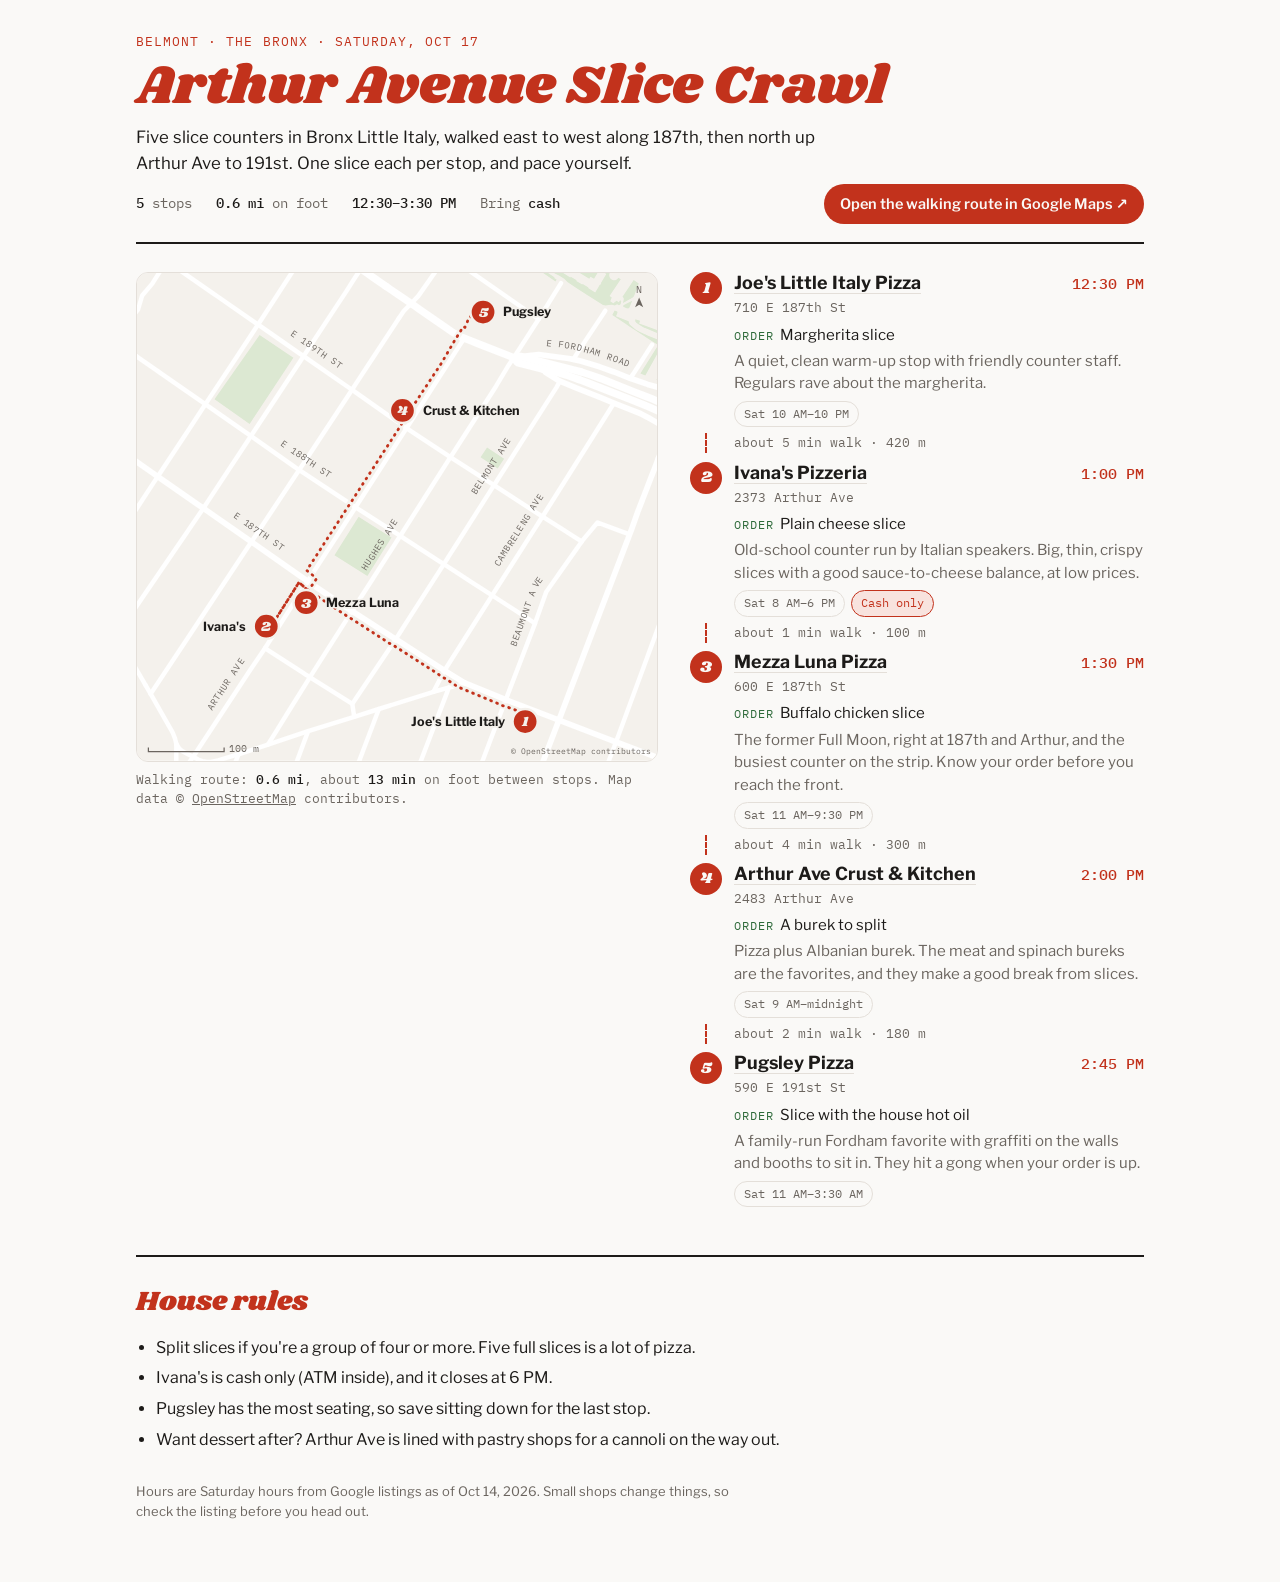
==== commit 18c80ef4: "Fit stops beside the map to shorten the crawl pages Two-column layout on desktop: the route map stay" ====
--- a/slice-crawl.html
+++ b/slice-crawl.html
@@ -48,11 +48,18 @@
   padding-right: max(16px, env(safe-area-inset-right, 0px));
   padding-block: 32px 48px;
 }
-header { display: grid; gap: 12px; padding-bottom: 24px; border-bottom: 2px solid var(--ink); }
+header {
+  display: grid; grid-template-columns: minmax(0, 1fr) auto; grid-auto-flow: row dense;
+  column-gap: 24px; row-gap: 8px; padding-block: 0 18px; border-bottom: 2px solid var(--ink);
+}
+header > * { grid-column: 1 / -1; }
+header > .facts { grid-column: 1; align-self: center; margin: 0; }
+header > .route-btn { grid-column: 2; align-self: center; margin: 0; }
+@media (max-width: 640px) { header > .route-btn { grid-column: 1 / -1; } }
 .eyebrow { font-family: var(--font-ticket); font-size: 13px; letter-spacing: .08em; text-transform: uppercase; color: var(--sauce); }
 h1 {
   font-family: var(--font-sign); font-weight: 400; color: var(--sauce);
-  font-size: clamp(2.4rem, 7vw, 4.2rem); line-height: 1.02; margin: 0; text-wrap: balance;
+  font-size: clamp(2.2rem, 5.5vw, 3.4rem); line-height: 1.02; margin: 0; text-wrap: balance;
 }
 .lede { margin: 0; max-width: 60ch; color: var(--ink); font-size: 1.05rem; }
 .facts { display: flex; flex-wrap: wrap; gap: 8px 24px; margin-top: 4px; font-family: var(--font-ticket); font-size: 14px; color: var(--muted); }
@@ -60,34 +67,34 @@
 .route-btn {
   justify-self: start; display: inline-flex; align-items: center; gap: 8px; margin-top: 6px;
   background: var(--sauce); color: var(--bg); text-decoration: none; font-weight: 600;
-  padding: 11px 18px; border-radius: 999px; font-size: 15px;
+  padding: 9px 16px; border-radius: 999px; font-size: 14.5px; white-space: nowrap;
 }
 .route-btn:hover { filter: brightness(1.08); }
 .route-btn:focus-visible, a:focus-visible { outline: 3px solid var(--basil); outline-offset: 3px; }
 
-main { margin-top: 36px; max-width: 720px; }
+main { margin: 0; }
 
 .stops { list-style: none; margin: 0; padding: 0; display: grid; }
-.stop { display: grid; grid-template-columns: 44px minmax(0, 1fr); gap: 16px; }
+.stop { display: grid; grid-template-columns: 32px minmax(0, 1fr); gap: 12px; }
 .num {
-  width: 44px; height: 44px; border-radius: 50%; display: grid; place-items: center;
-  background: var(--sauce); color: var(--bg); font-family: var(--font-sign); font-size: 20px; padding-top: 2px;
-}
-.body { display: grid; gap: 6px; padding-bottom: 8px; min-width: 0; }
+  width: 32px; height: 32px; border-radius: 50%; display: grid; place-items: center;
+  background: var(--sauce); color: var(--bg); font-family: var(--font-sign); font-size: 16px; padding-top: 2px;
+}
+.body { display: grid; gap: 3px; padding-bottom: 4px; min-width: 0; }
 .top { display: flex; flex-wrap: wrap; align-items: baseline; justify-content: space-between; gap: 4px 12px; }
-.stop h2 { margin: 0; font-size: 1.3rem; font-weight: 700; line-height: 1.25; text-wrap: balance; }
+.stop h2 { margin: 0; font-size: 1.12rem; font-weight: 700; line-height: 1.25; text-wrap: balance; }
 .stop h2 a { color: inherit; text-decoration: none; border-bottom: 1px solid var(--line); }
 .stop h2 a:hover { border-bottom-color: var(--sauce); }
 .time { font-family: var(--font-ticket); font-weight: 500; font-size: 15px; color: var(--sauce); font-variant-numeric: tabular-nums; }
 .addr { font-family: var(--font-ticket); font-size: 13px; color: var(--muted); }
-.order { margin: 4px 0 0; }
+.order { margin: 2px 0 0; font-size: 15px; }
 .order span { font-family: var(--font-ticket); font-size: 12px; letter-spacing: .08em; text-transform: uppercase; color: var(--basil); margin-right: 6px; }
-.note { margin: 0; color: var(--muted); max-width: 62ch; }
-.tags { display: flex; flex-wrap: wrap; gap: 6px; margin-top: 4px; }
+.note { margin: 0; color: var(--muted); max-width: 62ch; font-size: 15px; line-height: 1.5; }
+.tags { display: flex; flex-wrap: wrap; gap: 6px; margin-top: 3px; }
 .tag { font-family: var(--font-ticket); font-size: 12px; padding: 3px 9px; border-radius: 999px; border: 1px solid var(--line); color: var(--muted); font-variant-numeric: tabular-nums; }
 .tag.warn { border-color: var(--sauce); color: var(--sauce); background: var(--sauce-soft); }
-.walk { display: grid; grid-template-columns: 44px minmax(0, 1fr); gap: 16px; align-items: center; padding-block: 6px 14px; }
-.walk .rail { justify-self: center; width: 0; height: 34px; border-left: 2px dashed var(--sauce); }
+.walk { display: grid; grid-template-columns: 32px minmax(0, 1fr); gap: 12px; align-items: center; padding-block: 2px 8px; }
+.walk .rail { justify-self: center; width: 0; height: 20px; border-left: 2px dashed var(--sauce); }
 .walk span { font-family: var(--font-ticket); font-size: 13px; color: var(--muted); font-variant-numeric: tabular-nums; }
 
 .rules { margin-top: 44px; padding-top: 24px; border-top: 2px solid var(--ink); display: grid; gap: 12px; }
@@ -111,17 +118,22 @@
     <a class="route-btn" id="routeLink" href="https://www.google.com/maps/dir/?api=1&travelmode=walking" target="_blank" rel="noopener">Open the walking route in Google Maps ↗</a>
   </header>
 
+  <div class="crawl-layout">
   <!-- map:start (generated by tools/build_maps.py, do not edit by hand) -->
 <figure class="map" data-legs="423,104,297,183">
-<svg class="route-map" viewBox="0 0 640 400" role="img" aria-labelledby="map-title-arthur-ave"><title id="map-title-arthur-ave">Walking route map: Joe&#x27;s Little Italy, then Ivana&#x27;s, then Mezza Luna, then Crust &amp; Kitchen, then Pugsley</title><rect width="640" height="400" fill="var(--map-bg)"/><path d="M848.4 222.9 L843.3 224.6 L824.0 229.4 L824.9 232.0 L808.3 236.0 L791.9 240.0 L771.7 242.0 L751.6 247.1 L749.1 246.7 L747.3 245.5 L746.2 242.4 L745.8 237.8 L739.5 237.9 L733.4 238.0 L733.5 240.3 L733.1 242.5 L732.4 244.2 L731.2 245.8 L729.6 246.4 L727.7 246.2 L723.1 244.8 L718.4 242.7 L709.3 237.5 L692.9 228.4 L681.6 220.7 L676.3 215.8 L671.6 210.3 L667.8 204.3 L663.7 198.3 L659.1 193.2 L654.3 188.8 L605.8 151.1 L600.7 146.7 L595.7 141.7 L590.4 135.5 L585.9 129.2 L581.6 121.2 L577.8 113.1 L575.3 105.6 L573.8 97.7 L573.0 91.5 L572.7 85.2 L573.0 79.1 L573.6 73.2 L584.6 1.9 L586.2 -8.1 L589.4 -28.8 L594.2 -59.0 L595.7 -68.6 L597.2 -78.2 L597.1 -83.8 L595.6 -88.4 L592.4 -97.2 L590.6 -99.7 L579.5 -114.8 L567.9 -129.9 L550.3 -144.8 L541.4 -152.4 L532.6 -159.1 L524.5 -166.4 L516.6 -174.9 L509.1 -184.9 L502.1 -194.8 L472.3 -241.7 L442.3 -290.2 L438.5 -296.1 L435.2 -302.6 L433.1 -309.2 L431.3 -316.5 L430.8 -323.1 L430.5 -328.1 L432.4 -340.0 L434.1 -347.1 L436.6 -354.0 L438.1 -356.8 L440.2 -360.8 L444.6 -367.2 L448.3 -371.3 L452.4 -375.0 L456.4 -378.5 L460.7 -381.7 L480.4 -392.8 L493.1 -400.8 L503.7 -407.6 L535.3 -427.8 L565.3 -444.9 L573.7 -445.8 L575.9 -446.1 L578.0 -446.3 L578.8 -446.5 L579.2 -450.8 L579.5 -452.1 L580.8 -455.1 L582.4 -457.3 L585.3 -460.3 L604.4 -478.2 L621.4 -493.5 L639.0 -508.9 L650.5 -518.9 L661.3 -529.7 L673.4 -547.0 L672.4 -548.0 L676.9 -555.1 L681.8 -562.2 L686.5 -567.6 L691.7 -572.9 L701.3 -580.2 L706.4 -583.7 L711.9 -586.8 L715.5 -588.3 L719.1 -589.6 L722.8 -590.5 L726.8 -591.3 L735.0 -591.9 L739.2 -591.9 L743.7 -591.5 L749.8 -590.0 L755.7 -587.9 L761.4 -585.7 L767.5 -583.0 L772.9 -579.7 L776.9 -576.5 L780.9 -572.0 L783.9 -567.5 L786.1 -562.2 L788.1 -556.6 L790.8 -551.2 L794.2 -546.2 L801.1 -538.6 L804.9 -535.0 L809.1 -531.4 L813.4 -526.7 L814.9 -524.8 L816.3 -522.4 L819.5 -515.2 L829.8 -490.6 L834.6 -482.7 L840.1 -474.7 L853.5 -460.3 L868.6 -454.3 L900.0 -443.5 L910.8 -439.1 L920.8 -433.3 L928.4 -425.5 L935.2 -416.5 L945.0 -401.0 L954.3 -385.0 L970.5 -352.4 L973.6 -344.1 L976.7 -335.3 L979.7 -323.1 L981.1 -310.5 L981.4 -296.9 L981.5 -282.6 L980.7 -268.7 L980.0 -254.4 L977.2 -217.0 L974.6 -188.5 L970.9 -150.7 L968.7 -148.4 L967.9 -138.6 L969.9 -136.1 L967.9 -112.9 L966.5 -97.7 L963.7 -63.4 L960.6 -26.4 L957.8 0.9 L958.8 26.6 L952.5 66.7 L946.1 89.1 L938.5 111.4 L926.7 133.7 L909.3 162.1 L882.2 203.5 L871.5 205.9 L869.0 205.6 L867.7 205.5 L865.1 205.9 L862.5 207.3 L862.5 209.0 L861.3 213.0 L857.9 217.2 L854.3 219.8 L848.4 222.9Z" fill="var(--map-park)"/><path d="M336.5 -102.3 L335.4 -100.8 L334.5 -99.3 L334.0 -97.6 L333.8 -95.8 L334.1 -94.0 L334.7 -92.4 L336.5 -89.1 L339.7 -84.6 L346.1 -78.2 L371.7 -61.4 L376.5 -59.4 L381.8 -57.9 L412.2 -98.8 L415.9 -103.9 L418.0 -106.8 L418.6 -108.4 L418.4 -109.9 L417.2 -111.7 L388.0 -148.3 L387.1 -149.2 L385.9 -149.9 L384.1 -150.2 L375.5 -148.7 L374.1 -148.1 L372.8 -147.0 L336.5 -102.3Z" fill="var(--map-park)"/><path d="M298.0 243.9 L273.5 228.5 L291.5 200.1 L315.9 215.4 L298.0 243.9Z" fill="var(--map-park)"/><path d="M218.0 65.1 L184.5 112.8 L210.6 131.1 L243.1 82.0 L218.0 65.1Z" fill="var(--map-park)"/><path d="M394.7 164.2 L382.0 155.8 L386.8 148.5 L399.5 156.9 L394.7 164.2Z" fill="var(--map-park)"/><path d="M147.3 -98.8 L151.9 -96.0 L152.1 -94.0 L173.7 -78.7 L177.6 -83.9 L178.9 -82.9 L182.5 -88.0 L191.8 -81.4 L193.1 -83.2 L194.1 -82.4 L196.9 -82.8 L199.4 -86.3 L198.8 -88.8 L197.7 -89.6 L198.9 -91.3 L189.4 -98.0 L189.9 -98.8 L191.0 -100.5 L196.3 -97.1 L200.8 -95.0 L204.3 -93.6 L210.3 -92.9 L216.6 -93.2 L220.1 -93.9 L223.9 -93.7 L216.0 -86.7 L210.9 -78.5 L212.5 -77.5 L215.8 -75.2 L216.0 -75.6 L224.7 -69.7 L212.5 -50.6 L168.2 -81.3 L145.8 -96.5 L147.3 -98.8Z" fill="var(--map-park)"/><path d="M540.9 80.8 L526.4 75.3 L514.2 98.6 L516.0 99.1 L519.5 99.9 L522.6 99.7 L525.9 99.1 L528.6 97.9 L530.8 96.0 L532.7 94.1 L534.3 92.0 L540.9 80.8Z" fill="var(--map-park)"/><path d="M508.1 -14.7 L513.7 -11.5 L514.1 -10.8 L514.1 -10.1 L513.6 -9.6 L513.1 -9.1 L512.1 -8.4 L511.4 -7.5 L510.9 -6.7 L510.6 -5.8 L507.8 1.1 L507.6 1.5 L507.2 1.8 L506.7 1.9 L506.2 1.7 L501.9 -1.3 L503.8 -5.4 L502.8 -6.9 L508.1 -14.7Z" fill="var(--map-park)"/><path d="M499.2 -1.4 L501.1 -0.0 L507.2 4.3 L507.6 5.1 L507.8 5.8 L507.6 6.5 L505.2 12.0 L498.0 7.3 L499.3 5.1 L496.2 3.0 L499.2 -1.4Z" fill="var(--map-park)"/><path d="M529.2 -14.0 L527.4 -9.2 L524.6 -10.2 L517.5 8.8 L516.1 8.4 L515.4 7.1 L515.3 5.8 L515.3 4.6 L515.8 3.2 L523.0 -15.0 L524.1 -15.5 L525.2 -16.0 L529.2 -14.0Z" fill="var(--map-park)"/><path d="M495.7 24.2 L499.5 26.8 L496.2 35.7 L495.5 36.9 L494.4 37.6 L487.8 41.3 L488.3 38.9 L488.3 37.6 L487.4 36.6 L495.7 24.2Z" fill="var(--map-park)"/><path d="M494.6 39.7 L488.0 43.0 L487.9 44.0 L490.4 45.2 L491.6 45.4 L492.6 44.7 L494.6 39.7Z" fill="var(--map-park)"/><path d="M496.9 53.3 L500.4 54.6 L499.8 56.4 L521.1 64.5 L520.9 65.3 L520.3 66.0 L519.3 66.1 L503.1 59.5 L499.8 57.4 L497.6 55.9 L496.8 54.9 L496.9 53.3Z" fill="var(--map-park)"/><path d="M542.2 -6.2 L542.9 -7.0 L555.6 0.2 L555.3 1.3 L541.5 -3.9 L542.2 -6.2Z" fill="var(--map-park)"/><path d="M461.1 -72.2 L473.8 -58.4 L477.5 -55.8 L482.3 -54.0 L486.1 -54.1 L490.1 -54.8 L494.1 -55.9 L497.5 -57.7 L542.5 -97.1 L543.9 -98.8 L545.0 -100.6 L545.9 -102.7 L546.3 -105.1 L546.3 -107.3 L545.8 -109.6 L544.6 -111.4 L543.1 -113.1 L514.2 -146.5 L506.2 -159.2 L499.0 -171.3 L492.9 -168.9 L494.1 -166.9 L496.5 -163.4 L491.2 -159.8 L492.4 -157.6 L497.5 -161.1 L518.6 -128.2 L531.9 -107.5 L512.3 -87.4 L514.4 -84.2 L502.4 -76.6 L501.8 -76.3 L502.2 -75.7 L498.8 -73.3 L499.2 -72.7 L489.5 -66.7 L488.7 -67.7 L482.5 -64.3 L478.9 -63.7 L476.0 -63.9 L472.9 -65.6 L470.3 -67.9 L465.9 -73.3 L464.2 -71.9 L463.0 -73.7 L461.1 -72.2Z" fill="var(--map-park)"/><path d="M495.2 -49.1 L508.0 -60.8 L509.0 -59.5 L499.4 -51.1 L500.2 -48.2 L498.8 -47.0 L498.8 -46.0 L496.4 -45.9 L496.1 -47.5 L495.2 -49.1Z" fill="var(--map-park)"/><path d="M417.6 11.4 L419.0 9.5 L421.7 9.7 L423.1 10.2 L424.7 10.9 L425.3 12.2 L426.1 13.5 L426.9 14.9 L427.9 16.2 L436.8 22.2 L436.9 22.9 L438.5 23.9 L437.6 25.4 L417.6 11.4Z" fill="var(--map-park)"/><path d="M472.9 42.8 L475.0 43.2 L477.1 42.9 L479.6 42.7 L481.7 43.2 L483.4 42.4 L484.8 43.1 L486.0 42.2 L486.5 39.9 L485.6 39.2 L484.6 40.7 L483.0 39.6 L480.6 41.5 L478.3 40.0 L479.4 37.2 L477.8 36.1 L486.1 23.7 L484.3 22.5 L483.4 23.7 L482.0 24.5 L480.4 24.3 L479.0 23.8 L478.0 22.6 L477.6 21.2 L477.5 19.8 L478.2 18.5 L470.0 13.6 L468.4 13.3 L466.7 13.6 L465.1 12.8 L459.0 9.5 L454.7 16.2 L452.9 15.2 L452.0 16.8 L462.7 23.3 L463.6 21.8 L466.3 23.4 L470.2 16.7 L475.4 19.8 L471.4 26.4 L471.7 26.5 L470.8 28.0 L470.5 27.9 L469.4 29.6 L467.1 33.5 L461.9 30.3 L462.2 29.8 L457.8 27.1 L457.5 27.7 L453.1 25.0 L453.4 24.5 L448.9 21.8 L448.6 22.3 L443.3 19.1 L443.6 18.6 L440.1 16.5 L438.5 18.0 L437.5 18.0 L436.8 19.3 L440.6 21.1 L444.1 23.3 L446.5 25.7 L452.5 29.7 L461.1 35.3 L472.9 42.8Z" fill="var(--map-park)"/><path d="M460.6 7.4 L461.8 5.4 L460.8 0.9 L482.2 15.4 L479.4 16.9 L472.1 12.2 L470.1 11.4 L468.7 11.3 L467.0 11.3 L460.6 7.4Z" fill="var(--map-park)"/><path d="M428.3 12.8 L429.5 14.8 L435.6 18.3 L437.9 15.4 L436.4 15.9 L435.3 15.8 L433.3 15.3 L428.3 12.8Z" fill="var(--map-park)"/><path d="M530.9 -13.5 L529.2 -8.5 L536.3 -5.8 L536.8 -7.6 L536.9 -8.6 L536.7 -9.7 L535.8 -10.7 L530.9 -13.5Z" fill="var(--map-park)"/><path d="M525.1 -24.7 L524.4 -24.0 L524.5 -23.0 L525.2 -22.5 L556.8 -5.2 L557.5 -4.9 L558.2 -4.8 L558.9 -5.0 L559.4 -5.5 L560.5 -8.1 L560.5 -8.7 L560.2 -9.1 L559.5 -9.1 L559.0 -8.8 L558.0 -6.6 L525.1 -24.7Z" fill="var(--map-park)"/><path d="M496.1 -43.9 L498.7 -43.9 L498.6 -42.1 L499.9 -41.4 L499.0 -38.9 L520.8 -27.0 L520.4 -26.4 L519.2 -26.1 L518.1 -26.4 L496.4 -38.2 L495.6 -39.7 L495.6 -41.3 L496.0 -42.3 L496.1 -43.9Z" fill="var(--map-park)"/><path d="M499.9 -30.5 L486.3 -10.2 L485.2 -10.5 L481.6 -37.3 L483.6 -36.4 L485.3 -35.9 L487.3 -35.7 L489.3 -36.1 L499.9 -30.5Z" fill="var(--map-park)"/><path d="M450.5 -53.6 L450.8 -55.3 L450.5 -56.6 L449.6 -57.8 L448.4 -58.0 L447.1 -57.7 L433.9 -40.6 L433.6 -39.8 L433.8 -38.9 L434.1 -38.0 L435.0 -37.8 L436.4 -38.4 L438.3 -38.5 L440.0 -39.6 L450.5 -53.6Z" fill="var(--map-park)"/><path d="M383.9 -57.5 L383.4 -56.7 L383.5 -55.9 L384.0 -55.4 L388.8 -51.0 L390.1 -50.6 L391.0 -51.1 L391.6 -51.9 L398.9 -61.2 L401.4 -64.5 L400.1 -65.6 L400.1 -67.6 L402.8 -71.3 L401.5 -78.0 L400.3 -78.6 L399.4 -78.2 L398.6 -77.3 L383.9 -57.5Z" fill="var(--map-park)"/><path d="M366.7 -35.0 L366.2 -33.7 L366.5 -32.2 L366.9 -31.3 L380.0 -22.4 L381.1 -22.0 L382.0 -22.0 L382.7 -22.5 L404.4 -52.6 L404.0 -53.6 L404.1 -55.1 L405.1 -56.3 L400.1 -59.9 L391.9 -49.9 L390.9 -49.1 L389.8 -48.7 L388.4 -49.3 L382.9 -53.6 L382.0 -54.0 L381.3 -53.8 L380.6 -53.0 L366.7 -35.0Z" fill="var(--map-park)"/><path d="M421.5 -2.1 L419.1 1.2 L417.8 1.9 L416.9 2.2 L415.7 1.9 L401.5 -6.6 L384.6 -18.1 L407.2 -50.9 L408.3 -50.6 L410.0 -51.2 L410.8 -51.9 L429.2 -38.4 L430.0 -37.0 L430.5 -35.6 L430.5 -34.0 L427.4 -29.6 L425.8 -30.8 L422.3 -26.3 L422.9 -25.8 L419.9 -21.6 L417.7 -23.3 L416.6 -23.7 L415.6 -23.3 L415.1 -22.1 L415.9 -20.9 L417.9 -19.4 L414.4 -14.6 L413.7 -15.1 L410.3 -10.6 L421.5 -2.1Z" fill="var(--map-park)"/><path d="M483.6 -9.7 L482.5 -7.5 L480.6 -6.3 L478.0 -6.1 L474.7 -6.8 L472.2 -8.7 L470.3 -11.0 L468.1 -13.3 L465.1 -15.0 L480.3 -36.4 L483.6 -9.7Z" fill="var(--map-park)"/><path d="M504.3 95.1 L518.2 70.2 L506.0 65.5 L500.0 62.6 L497.1 61.0 L494.9 59.2 L492.9 57.5 L492.3 56.3 L491.9 54.9 L482.6 51.2 L483.7 48.6 L483.5 47.7 L481.5 46.9 L479.8 50.2 L489.3 56.5 L492.5 58.7 L507.3 68.3 L513.9 72.5 L500.7 93.7 L504.3 95.1Z" fill="var(--map-park)"/><path d="M526.4 75.3 L525.3 74.7 L512.5 98.1 L514.2 98.6 L526.4 75.3Z" fill="var(--map-park)"/><path d="M422.2 1.6 L421.5 3.1 L421.6 4.5 L422.3 5.2 L433.6 10.6 L435.2 10.7 L436.8 10.0 L437.8 8.9 L441.3 3.0 L441.4 1.3 L441.3 0.1 L440.5 -1.1 L437.7 -4.0 L436.3 -5.1 L434.2 -5.5 L431.6 -5.5 L428.5 -4.6 L426.4 -3.1 L424.4 -1.1 L422.2 1.6Z" fill="var(--map-park)"/><path d="M355.2 -4.7 L357.7 -2.8 L359.4 -5.3 L367.5 -17.3 L370.9 -22.1 L357.2 -31.7 L350.9 -37.8 L350.2 -38.2 L349.7 -38.2 L349.3 -37.9 L348.8 -37.2 L347.4 -35.2 L336.4 -20.1 L335.6 -13.7 L345.8 -15.2 L346.6 -16.1 L342.5 -19.0 L341.1 -17.0 L337.6 -19.5 L347.1 -33.1 L350.4 -30.8 L349.1 -28.9 L359.2 -21.8 L360.5 -23.6 L364.0 -21.2 L361.8 -18.0 L363.6 -16.7 L355.2 -4.7Z" fill="var(--map-park)"/><path d="M356.9 -1.8 L354.5 -3.7 L353.1 -1.6 L355.5 0.1 L356.9 -1.8Z" fill="var(--map-park)"/><path d="M338.4 -49.9 L340.7 -47.9 L343.5 -45.2 L346.1 -42.8 L347.8 -41.1 L348.3 -40.1 L345.3 -35.7 L336.9 -40.8 L338.4 -49.9Z" fill="var(--map-park)"/><path d="M330.9 -55.6 L329.5 -52.9 L331.1 -44.0 L325.9 -36.0 L317.0 -34.3 L314.2 -28.5 L329.6 -17.8 L330.0 -19.5 L330.2 -21.1 L330.3 -22.7 L330.1 -24.4 L327.2 -25.3 L331.1 -36.5 L333.9 -35.5 L335.5 -52.1 L335.5 -53.0 L335.1 -53.6 L331.9 -55.7 L331.5 -56.0 L330.9 -55.6Z" fill="var(--map-park)"/><path d="M310.8 -33.1 L315.7 -40.4 L317.0 -40.7 L319.3 -39.1 L324.2 -40.0 L326.8 -43.9 L326.0 -49.1 L323.3 -50.8 L326.4 -55.2 L328.5 -53.8 L330.4 -56.8 L325.9 -59.9 L325.2 -58.8 L326.3 -58.0 L325.0 -56.1 L320.8 -50.0 L324.5 -47.4 L325.2 -44.0 L323.1 -41.0 L319.8 -40.5 L316.0 -43.0 L310.4 -34.8 L310.8 -33.1Z" fill="var(--map-park)"/><path d="M311.3 -30.6 L312.0 -31.7 L311.1 -32.2 L303.3 -37.0 L302.9 -36.4 L311.3 -30.6Z" fill="var(--map-park)"/><path d="M452.3 -51.4 L460.6 -62.3 L463.0 -62.1 L477.8 -46.7 L477.1 -44.2 L477.4 -42.0 L478.4 -40.1 L479.5 -38.6 L463.7 -16.4 L462.5 -16.7 L452.0 -23.9 L452.3 -51.4Z" fill="var(--map-park)"/><path d="M450.1 -48.8 L449.8 -25.6 L441.8 -30.7 L442.2 -32.1 L442.2 -33.5 L441.8 -34.8 L441.2 -35.8 L442.4 -38.3 L450.1 -48.8Z" fill="var(--map-park)"/><path d="M509.5 -16.9 L511.0 -16.1 L510.4 -14.9 L514.1 -12.1 L515.5 -12.9 L517.9 -19.0 L517.2 -21.0 L501.9 -29.2 L486.8 -6.7 L486.5 -5.3 L486.8 -3.2 L487.2 -1.6 L488.3 0.1 L502.7 -21.4 L504.4 -20.4 L506.4 -22.3 L508.9 -20.6 L507.9 -18.0 L509.5 -16.9Z" fill="var(--map-park)"/><path d="M444.2 9.6 L448.9 2.2 L457.7 8.0 L454.2 13.7 L451.7 12.4 L454.9 7.0 L449.6 3.9 L445.7 10.5 L444.2 9.6Z" fill="var(--map-park)"/><path d="M459.5 2.9 L459.7 4.7 L458.9 6.0 L449.4 -0.4 L449.7 -2.8 L450.6 -4.8 L452.4 -7.2 L454.8 -9.6 L457.2 -12.0 L460.1 -13.7 L461.9 -13.9 L463.2 -13.6 L464.4 -12.9 L466.5 -11.5 L468.4 -9.7 L470.2 -7.0 L481.1 1.0 L479.2 3.4 L465.4 -5.9 L465.7 -6.3 L464.3 -7.2 L465.1 -9.9 L462.6 -11.6 L460.5 -9.8 L459.0 -10.9 L451.3 0.5 L458.1 5.0 L459.5 2.9Z" fill="var(--map-park)"/><path d="M451.8 -21.2 L451.6 -10.5 L455.2 -14.0 L457.3 -15.2 L459.4 -15.9 L451.8 -21.2Z" fill="var(--map-park)"/><path d="M440.7 -28.9 L440.1 -28.3 L438.7 -27.9 L438.7 -23.3 L437.6 -17.8 L434.8 -13.8 L435.9 -10.0 L442.5 -3.4 L443.3 -2.8 L444.4 -2.7 L445.9 -3.0 L447.0 -3.7 L449.4 -7.2 L449.7 -22.6 L440.7 -28.9Z" fill="var(--map-park)"/><path d="M318.5 -63.4 L319.0 -64.3 L317.9 -64.9 L316.9 -65.1 L316.0 -64.8 L310.2 -56.5 L311.5 -55.7 L310.5 -54.3 L312.5 -53.0 L314.9 -56.5 L314.1 -57.1 L318.5 -63.4Z" fill="var(--map-park)"/><path d="M308.8 -51.7 L310.9 -50.6 L307.8 -46.1 L307.0 -46.7 L302.6 -40.2 L299.8 -42.0 L306.1 -51.2 L307.8 -50.2 L308.8 -51.7Z" fill="var(--map-park)"/><path d="M273.1 -72.3 L275.6 -74.5 L276.9 -75.5 L278.6 -76.0 L280.9 -75.7 L283.3 -75.0 L285.7 -74.1 L288.2 -73.0 L305.0 -59.7 L301.1 -54.8 L297.7 -54.2 L273.1 -72.3Z" fill="var(--map-park)"/><path d="M242.9 -29.5 L269.6 -10.9 L277.5 -22.3 L276.2 -23.1 L275.8 -22.5 L275.4 -22.2 L274.9 -22.2 L274.2 -22.6 L269.0 -26.1 L269.5 -26.7 L269.6 -27.3 L269.0 -27.8 L254.9 -37.7 L254.3 -37.8 L253.9 -37.6 L253.1 -36.5 L247.8 -36.3 L242.9 -29.5Z" fill="var(--map-park)"/><path d="M241.8 -30.2 L246.9 -37.5 L245.3 -38.7 L253.2 -50.3 L248.1 -53.8 L245.8 -55.4 L232.8 -36.5 L241.8 -30.2Z" fill="var(--map-park)"/><path d="M231.6 -37.3 L243.2 -54.2 L242.7 -55.4 L242.6 -56.7 L242.7 -57.5 L242.1 -58.0 L249.4 -68.7 L255.5 -64.6 L255.8 -65.1 L255.5 -75.1 L254.8 -77.3 L247.8 -82.3 L246.2 -82.7 L233.7 -63.6 L231.1 -65.3 L227.4 -67.8 L214.3 -49.4 L231.6 -37.3Z" fill="var(--map-park)"/><path d="M271.4 -71.2 L265.8 -68.6 L264.1 -67.1 L261.9 -64.3 L266.4 -61.6 L264.3 -58.6 L280.1 -47.7 L281.5 -50.1 L286.0 -47.3 L289.2 -45.0 L292.0 -43.4 L292.2 -43.8 L293.0 -44.9 L294.5 -45.2 L296.6 -48.4 L296.3 -52.6 L271.4 -71.2Z" fill="var(--map-park)"/><path d="M263.3 -46.6 L261.8 -44.5 L270.8 -38.3 L271.4 -39.1 L272.2 -39.2 L270.9 -40.0 L271.4 -40.9 L263.3 -46.6Z" fill="var(--map-park)"/><path d="M264.0 -47.8 L265.2 -49.6 L266.0 -49.1 L265.7 -48.6 L266.3 -48.1 L266.1 -47.7 L265.5 -46.9 L264.0 -47.8Z" fill="var(--map-park)"/><path d="M490.6 -44.0 L491.4 -44.8 L491.9 -45.9 L492.0 -47.0 L491.7 -48.2 L491.0 -49.1 L490.0 -49.8 L488.9 -50.1 L487.9 -50.0 L486.9 -49.6 L486.1 -48.9 L485.6 -48.0 L485.3 -47.0 L485.4 -46.0 L485.8 -45.0 L486.5 -44.2 L487.4 -43.7 L488.4 -43.4 L489.5 -43.5 L490.6 -44.0Z" fill="var(--map-park)"/><path d="M614.1 175.8 L613.1 177.0 L632.4 192.3 L642.2 200.0 L652.0 208.0 L662.0 217.4 L672.4 226.4 L703.1 245.4 L713.4 250.0 L724.2 253.7 L732.5 255.2 L741.1 256.3 L758.5 256.1 L758.3 254.7 L749.7 254.8 L741.2 254.6 L732.5 253.5 L724.5 252.2 L713.7 248.6 L703.5 244.0 L673.4 225.4 L663.0 216.4 L653.1 207.1 L643.7 199.0 L633.7 191.4 L614.1 175.8Z" fill="var(--map-park)"/><path d="M1062.2 -1011.8 L994.0 -1018.9 L887.8 -828.4 L829.4 -727.8 L801.5 -685.1 L754.2 -645.0 L661.8 -578.0 L613.8 -543.4 L544.3 -493.3 L477.9 -445.4 L503.7 -407.6 L493.1 -400.8 L480.4 -392.8 L460.7 -381.7 L456.4 -378.5 L452.4 -375.0 L448.3 -371.3 L444.6 -367.2 L440.2 -360.8 L438.1 -356.8 L436.6 -354.0 L434.1 -347.1 L432.4 -340.0 L430.5 -328.1 L430.8 -323.1 L431.3 -316.5 L433.1 -309.2 L435.2 -302.6 L438.5 -296.1 L442.3 -290.2 L472.3 -241.7 L502.1 -194.8 L509.1 -184.9 L516.6 -174.9 L524.5 -166.4 L532.6 -159.1 L541.4 -152.4 L550.3 -144.8 L567.9 -129.9 L579.5 -114.8 L590.6 -99.7 L592.4 -97.2 L595.6 -88.4 L597.1 -83.8 L597.2 -78.2 L595.7 -68.6 L594.2 -59.0 L589.4 -28.8 L586.2 -8.1 L584.6 1.9 L573.6 73.2 L573.0 79.1 L572.7 85.2 L573.0 91.5 L573.8 97.7 L575.3 105.6 L577.8 113.1 L581.6 121.2 L585.9 129.2 L590.4 135.5 L595.7 141.7 L586.2 181.8 L561.4 291.5 L517.4 493.2 L515.6 501.0 L497.7 583.5 L496.7 587.9 L482.6 653.2 L488.5 668.5 L489.1 669.8 L489.7 671.0 L491.3 675.5 L492.0 677.5 L492.9 679.9 L493.7 688.6 L485.5 725.5 L485.4 727.0 L485.9 728.3 L493.2 738.0 L567.2 804.8 L658.3 886.9 L696.0 921.0 L745.9 970.1 L741.4 980.0 L759.9 997.8 L769.3 1003.1 L782.1 1010.3 L767.1 1073.1 L792.2 1083.0 L798.0 1085.3 L834.6 1101.8 L862.6 1115.1 L863.8 1112.5 L870.6 1115.5 L873.4 1117.2 L881.7 1099.6 L898.1 1064.7 L936.5 1024.2 L940.4 1020.4 L944.6 1017.2 L950.2 1013.6 L962.2 1006.3 L987.5 991.4 L1000.8 936.6 L1005.3 870.4 L1008.9 765.6 L1009.4 625.2 L1040.5 625.6 L1124.5 627.0 L1159.3 548.1 L1161.4 540.8 L1162.1 533.3 L1161.2 525.5 L1159.3 518.2 L1137.7 444.1 L1134.4 431.3 L1115.2 360.9 L1105.5 326.2 L1105.0 324.2 L1102.7 315.4 L1097.3 291.2 L1091.1 264.1 L1086.4 250.9 L1082.4 237.3 L1081.4 230.5 L1081.7 226.4 L1082.4 223.0 L1083.5 219.9 L1084.9 216.9 L1088.3 209.8 L1104.1 184.3 L1147.9 113.1 L1129.6 113.9 L1111.4 115.3 L1102.2 117.7 L1093.8 120.6 L1053.2 141.0 L1051.1 142.0 L1049.5 142.2 L1047.9 141.8 L1046.7 140.8 L1045.5 139.7 L1043.2 140.5 L1041.4 141.2 L1039.2 141.4 L1037.3 141.1 L1035.8 140.5 L1033.9 144.2 L1031.9 142.5 L1031.3 140.5 L1030.9 138.5 L1030.4 134.9 L1030.1 130.0 L1032.0 111.5 L1027.9 109.0 L1035.9 10.7 L1044.5 -76.9 L1047.8 -126.3 L1052.9 -214.4 L1055.9 -283.6 L1057.0 -321.3 L1056.6 -361.5 L1057.0 -377.0 L1055.9 -432.7 L1055.0 -476.3 L1054.2 -499.9 L1053.3 -523.9 L1052.8 -559.9 L1052.7 -599.5 L1051.6 -638.5 L1050.6 -693.1 L1049.5 -735.9 L1049.1 -752.4 L1057.4 -812.5 L1058.2 -817.5 L1058.9 -837.2 L1059.6 -863.5 L1060.7 -904.4 L1061.9 -946.9 L1062.6 -977.1 L1062.7 -995.6 L1062.2 -1011.8Z" fill="var(--map-park)"/><path d="M711.0 -89.3 L719.4 -73.1 L721.2 -58.6 L717.9 -46.9 L711.0 -42.6 L702.7 -41.6 L697.1 -45.9 L697.3 -55.6 L701.9 -65.5 L704.2 -79.4 L702.1 -87.1 L703.2 -92.6 L707.0 -93.9 L710.5 -91.9 L711.0 -89.3Z" fill="var(--map-park)"/><path d="M128.1 451.2 L135.8 455.2 L135.9 444.3 L128.1 451.2Z" fill="var(--map-park)"/><path d="M-20.7 8.9 L-10.8 -13.7 L24.7 9.3 L12.7 30.2 L-20.7 8.9Z" fill="var(--map-park)"/><path d="M93.5 87.4 L103.8 72.4 L94.6 65.6 L92.4 66.4 L93.5 87.4Z" fill="var(--map-park)"/><path d="M555.0 83.1 L544.2 102.2 L558.9 108.6 L555.0 83.1Z" fill="var(--map-park)"/><path d="M167.9 394.7 L187.5 400.9 L194.3 384.7 L182.0 387.4 L170.7 386.9 L167.9 394.7Z" fill="var(--map-park)"/><path d="M-67.1 442.4 L-55.5 450.7 L-33.8 420.4 L-45.3 412.1 L-67.1 442.4Z" fill="var(--map-park)"/><path d="M-40.7 383.5 L-62.2 369.2 L-58.4 360.4 L-36.0 376.7 L-40.7 383.5Z" fill="var(--map-park)"/><path d="M-53.0 237.4 L-29.6 250.3 L-19.0 232.9 L-12.1 221.6 L-18.0 218.0 L-26.6 232.9 L-45.0 222.3 L-53.0 237.4Z" fill="var(--map-park)"/><path d="M-33.8 420.4 L-54.6 405.5 L-36.0 376.7 L-58.4 360.4 L-62.2 369.2 L-96.3 449.9 L-67.9 469.8 L-33.8 420.4Z" fill="var(--map-park)"/><path d="M-54.6 405.5 L-45.3 412.1 L-67.1 442.4 L-76.0 436.1 L-54.6 405.5Z" fill="var(--map-park)"/><path d="M496.2 3.0 L499.3 5.1 L498.0 7.3 L497.6 8.0 L500.6 10.1 L499.3 12.4 L498.8 13.2 L497.2 16.0 L489.2 10.6 L493.8 3.8 L495.1 4.7 L496.2 3.0" fill="none" stroke="var(--map-street)" stroke-width="4" stroke-linecap="round" stroke-linejoin="round"/><path d="M502.8 -6.9 L503.8 -5.4 L501.9 -1.3 L501.5 -0.7 L501.1 -0.0 L499.2 -1.4 L502.8 -6.9" fill="none" stroke="var(--map-street)" stroke-width="4" stroke-linecap="round" stroke-linejoin="round"/><path d="M330.4 -56.8 L328.5 -53.8 L326.4 -55.2 L323.3 -50.8 L326.0 -49.1 L326.8 -43.9 L324.2 -40.0 L319.3 -39.1 L317.0 -40.7 L315.7 -40.4 L310.8 -33.1 L311.1 -32.2 L312.0 -31.7 L311.3 -30.6 L314.2 -28.5 L317.0 -34.3 L325.9 -36.0 L331.1 -44.0 L329.5 -52.9 L330.9 -55.6 L331.5 -56.0 L330.4 -56.8" fill="none" stroke="var(--map-street)" stroke-width="4" stroke-linecap="round" stroke-linejoin="round"/><path d="M422.9 -25.8 L424.9 -24.3 L416.3 -13.1 L414.4 -14.6 L417.9 -19.4 L415.9 -20.9 L415.1 -22.1 L415.6 -23.3 L416.6 -23.7 L417.7 -23.3 L419.9 -21.6 L422.9 -25.8" fill="none" stroke="var(--map-street)" stroke-width="4" stroke-linecap="round" stroke-linejoin="round"/><path d="M344.2 -76.6 L364.1 -63.3 L360.2 -57.4 L357.0 -59.6 L356.2 -58.4 L353.7 -60.0 L356.5 -64.2 L348.3 -69.7 L344.5 -72.2 L343.4 -73.8 L343.4 -75.3 L344.2 -76.6" fill="none" stroke="var(--map-street)" stroke-width="4" stroke-linecap="round" stroke-linejoin="round"/><path d="M277.5 -43.8 L276.0 -41.5 L274.7 -39.5 L273.8 -38.1 L272.2 -39.2 L270.9 -40.0 L271.4 -40.9 L263.3 -46.6 L264.0 -47.8 L265.5 -46.9 L266.1 -47.7 L266.6 -47.4 L267.8 -49.1 L274.1 -44.8 L274.8 -45.6 L277.5 -43.8" fill="none" stroke="var(--map-street)" stroke-width="4" stroke-linecap="round" stroke-linejoin="round"/><path d="M335.6 -13.7 L345.8 -15.2 L346.6 -16.1 L352.6 -11.8 L351.3 -10.0 L354.6 -7.7 L355.2 -7.3 L353.5 -5.0 L351.7 -2.5 L343.3 -8.3 L335.6 -13.7" fill="none" stroke="var(--map-street)" stroke-width="4" stroke-linecap="round" stroke-linejoin="round"/><path d="M400.3 -78.6 L399.2 -79.6 L404.9 -87.4 L408.0 -85.4 L409.6 -84.9 L411.4 -84.7 L413.1 -85.2 L417.9 -89.7 L420.4 -88.1 L424.1 -85.0 L422.9 -84.8 L405.1 -61.3 L404.3 -60.4 L423.1 -45.5 L424.5 -47.2 L424.9 -46.9 L424.7 -46.6 L426.1 -45.5 L425.8 -45.1 L426.1 -44.9 L429.3 -42.4 L431.0 -42.3 L433.0 -44.9 L434.7 -46.8 L434.2 -47.2 L435.0 -48.3 L436.7 -47.2 L451.8 -67.4 L459.2 -65.8 L459.7 -63.0 L451.0 -51.6 L450.5 -53.6 L450.8 -55.3 L450.5 -56.6 L449.6 -57.8 L448.4 -58.0 L447.1 -57.7 L433.9 -40.6 L433.6 -39.8 L433.8 -38.9 L434.1 -38.0 L432.4 -36.1 L430.5 -34.0 L430.5 -35.6 L430.0 -37.0 L429.2 -38.4 L410.8 -51.9 L410.0 -51.2 L408.3 -50.6 L407.2 -50.9 L405.8 -51.5 L404.4 -52.6 L404.0 -53.6 L404.1 -55.1 L405.1 -56.3 L400.1 -59.9 L399.5 -60.6 L398.9 -61.2 L401.4 -64.5 L400.1 -65.6 L400.1 -67.6 L402.8 -71.3 L401.5 -78.0 L400.3 -78.6" fill="none" stroke="var(--map-street)" stroke-width="4" stroke-linecap="round" stroke-linejoin="round"/><path d="M586.5 -10.0 L586.2 -8.1 L585.8 -5.8 L587.0 -5.9 L587.0 -4.9 L594.0 -5.5 L593.9 -7.6 L593.9 -8.8 L593.8 -9.8 L593.7 -11.7 L587.8 -11.5 L587.9 -10.0 L586.5 -10.0" fill="none" stroke="var(--map-street)" stroke-width="4" stroke-linecap="round" stroke-linejoin="round"/><path d="M621.4 -10.1 L616.7 -5.0 L614.2 -7.3 L611.8 -9.3 L612.7 -10.9 L614.7 -9.8 L615.7 -11.6 L613.7 -12.8 L615.4 -15.9 L619.0 -12.5 L621.4 -10.1" fill="none" stroke="var(--map-street)" stroke-width="4" stroke-linecap="round" stroke-linejoin="round"/><path d="M57.0 -0.8 L60.9 -8.1 L79.2 -27.1" fill="none" stroke="var(--map-street)" stroke-width="4" stroke-linecap="round" stroke-linejoin="round"/><path d="M57.6 -42.1 L59.5 -45.7 L60.2 -47.0 L87.0 -97.3 L89.1 -101.1 L93.5 -109.4 L94.5 -111.1 L96.9 -115.3" fill="none" stroke="var(--map-street)" stroke-width="4" stroke-linecap="round" stroke-linejoin="round"/><path d="M79.7 -117.9 L81.5 -114.1 L84.1 -99.7 L67.7 -69.3 L56.5 -49.1 L57.6 -48.5 L60.2 -47.0 L67.1 -43.2 L71.5 -42.0 L74.4 -41.4 L80.1 -39.2 L85.0 -53.7 L91.3 -72.7 L94.6 -77.2 L100.3 -80.4 L105.0 -80.6 L110.0 -80.6 L117.5 -89.2 L117.1 -90.5 L115.5 -95.9 L93.5 -109.4 L79.7 -117.9" fill="none" stroke="var(--map-street)" stroke-width="4" stroke-linecap="round" stroke-linejoin="round"/><path d="M682.5 -47.1 L681.8 -46.5 L681.9 -45.1 L683.3 -44.6 L684.4 -45.1 L684.8 -46.2 L684.3 -47.1 L683.5 -47.4 L682.5 -47.1" fill="none" stroke="var(--map-street)" stroke-width="4" stroke-linecap="round" stroke-linejoin="round"/><path d="M228.4 532.5 L233.2 527.8 L234.7 526.8 L237.1 523.2 L267.4 445.7 L268.4 443.2 L269.7 439.9 L271.3 435.7 L295.2 372.6 L303.7 350.3 L304.7 347.6 L306.5 342.7" fill="none" stroke="var(--map-street)" stroke-width="5.5" stroke-linecap="round" stroke-linejoin="round"/><path d="M440.9 99.4 L438.7 103.3 L438.3 104.1 L413.8 142.4 L395.8 170.6 L394.5 172.7 L392.0 176.6 L389.8 180.0 L364.5 219.8 L358.5 229.3 L356.9 231.7 L354.7 235.2" fill="none" stroke="var(--map-street)" stroke-width="5.5" stroke-linecap="round" stroke-linejoin="round"/><path d="M255.3 319.1 L258.1 320.9 L284.8 337.6 L286.8 338.9 L287.3 342.0 L287.4 343.1 L288.2 348.5" fill="none" stroke="var(--map-street)" stroke-width="5.5" stroke-linecap="round" stroke-linejoin="round"/><path d="M-9.3 119.7 L-5.9 121.2 L52.8 154.0 L54.3 154.9 L59.0 157.5" fill="none" stroke="var(--map-street)" stroke-width="5.5" stroke-linecap="round" stroke-linejoin="round"/><path d="M43.8 248.3 L39.8 246.1 L17.8 233.3 L14.0 231.2 L9.2 228.5 L-14.5 215.1 L-27.7 207.6 L-44.0 198.4 L-47.4 196.5 L-50.5 194.8" fill="none" stroke="var(--map-street)" stroke-width="5.5" stroke-linecap="round" stroke-linejoin="round"/><path d="M137.1 331.5 L140.6 326.2 L166.5 287.2 L209.2 222.7 L211.9 218.6 L214.9 214.1 L245.2 168.5 L247.3 165.3 L249.8 161.5 L284.1 109.4 L286.6 105.7 L289.1 101.9 L302.3 81.8 L321.4 52.7" fill="none" stroke="var(--map-street)" stroke-width="5.5" stroke-linecap="round" stroke-linejoin="round"/><path d="M57.6 -42.1 L54.5 -43.7 L22.9 -60.0 L17.2 -63.0" fill="none" stroke="var(--map-street)" stroke-width="5.5" stroke-linecap="round" stroke-linejoin="round"/><path d="M456.6 435.2 L460.2 436.5 L462.1 437.3 L510.5 455.7 L517.6 456.3" fill="none" stroke="var(--map-street)" stroke-width="5.5" stroke-linecap="round" stroke-linejoin="round"/><path d="M100.7 228.4 L94.8 232.0 L91.1 231.6 L71.1 216.6 L69.9 215.8 L66.7 213.6 L62.8 211.1 L43.5 198.4 L41.8 197.3 L38.1 194.8 L33.5 192.2 L-25.1 159.6 L-26.8 158.7 L-29.6 157.1" fill="none" stroke="var(--map-street)" stroke-width="5.5" stroke-linecap="round" stroke-linejoin="round"/><path d="M355.3 314.1 L358.2 309.5 L388.6 261.6 L390.6 258.4 L392.9 254.8 L424.5 205.4 L425.9 203.2 L428.0 199.8 L430.4 196.1 L467.3 137.5 L478.8 119.2 L481.1 115.6" fill="none" stroke="var(--map-street)" stroke-width="5.5" stroke-linecap="round" stroke-linejoin="round"/><path d="M-37.3 370.6 L-35.2 367.5 L-33.3 364.7 L-19.3 343.4 L0.2 314.2 L18.2 287.2 L20.2 284.3 L22.7 280.4 L40.8 252.9 L41.6 251.7 L43.8 248.3 L46.3 244.6 L47.6 242.6 L64.8 216.5 L66.7 213.6 L68.8 210.3 L81.6 190.5 L87.9 184.7" fill="none" stroke="var(--map-street)" stroke-width="5.5" stroke-linecap="round" stroke-linejoin="round"/><path d="M263.6 -4.5 L272.3 -7.6 L278.4 -16.4 L289.3 -31.9 L293.3 -37.5" fill="none" stroke="var(--map-street)" stroke-width="5.5" stroke-linecap="round" stroke-linejoin="round"/><path d="M117.8 451.2 L120.3 454.7 L139.9 464.0" fill="none" stroke="var(--map-street)" stroke-width="5.5" stroke-linecap="round" stroke-linejoin="round"/><path d="M-60.6 354.4 L-57.3 356.7 L-37.3 370.6 L-10.4 389.8 L-6.9 392.2 L-3.9 394.3 L31.2 419.0 L35.9 422.3" fill="none" stroke="var(--map-street)" stroke-width="5.5" stroke-linecap="round" stroke-linejoin="round"/><path d="M126.6 81.0 L141.9 91.5 L145.0 93.8 L173.9 113.8 L177.8 116.5 L180.8 118.5 L207.9 137.5 L211.6 140.1 L214.6 142.2 L243.5 162.6 L247.3 165.3 L250.3 167.3 L285.1 190.3 L289.2 192.9 L293.4 195.6 L318.9 212.0 L322.4 214.2 L324.9 215.9 L351.5 233.1 L354.7 235.2" fill="none" stroke="var(--map-street)" stroke-width="5.5" stroke-linecap="round" stroke-linejoin="round"/><path d="M400.7 335.8 L402.8 330.3 L422.5 279.1 L430.7 255.8 L438.6 244.7 L439.7 243.1 L453.2 224.0 L454.8 221.7 L457.1 218.4" fill="none" stroke="var(--map-street)" stroke-width="5.5" stroke-linecap="round" stroke-linejoin="round"/><path d="M349.5 470.6 L345.7 469.2 L313.1 456.6 L309.7 455.3 L305.9 453.8 L269.7 439.9 L232.3 425.5 L229.7 424.5 L226.4 423.3 L192.9 410.3 L190.0 409.2 L185.9 407.6 L163.4 398.9 L161.4 398.2 L156.3 396.2" fill="none" stroke="var(--map-street)" stroke-width="5.5" stroke-linecap="round" stroke-linejoin="round"/><path d="M85.9 70.8 L79.6 67.6 L38.7 45.7 L36.5 44.5 L33.3 42.8" fill="none" stroke="var(--map-street)" stroke-width="5.5" stroke-linecap="round" stroke-linejoin="round"/><path d="M293.1 16.0 L289.0 22.2 L282.1 33.0 L273.3 46.4 L253.3 76.8 L250.6 80.8 L248.2 84.5 L214.2 136.1 L211.6 140.1 L209.3 143.4 L179.2 189.2 L176.2 193.7 L173.4 197.8 L121.7 273.7 L117.2 277.7" fill="none" stroke="var(--map-street)" stroke-width="5.5" stroke-linecap="round" stroke-linejoin="round"/><path d="M168.6 378.2 L172.6 380.4 L175.3 381.4 L178.2 381.9 L181.9 382.1 L187.2 380.8 L200.1 376.9 L202.3 376.3 L224.2 369.2 L254.0 359.2 L288.2 348.5 L306.5 342.7 L347.1 329.9" fill="none" stroke="var(--map-street)" stroke-width="5.5" stroke-linecap="round" stroke-linejoin="round"/><path d="M224.2 369.2 L229.4 360.8 L240.0 343.7 L253.8 321.6 L255.3 319.1 L257.2 316.2 L283.9 274.3 L286.6 270.1 L289.4 265.7 L301.6 246.5 L320.1 217.8 L322.4 214.2 L324.6 210.8 L345.5 178.0 L357.4 159.3 L359.7 155.8 L362.1 151.9 L393.4 103.2 L402.2 88.5 L406.5 81.9" fill="none" stroke="var(--map-street)" stroke-width="5.5" stroke-linecap="round" stroke-linejoin="round"/><path d="M254.0 359.2 L251.7 365.3 L232.5 417.2 L231.3 420.5 L229.7 424.5 L228.4 428.0 L198.4 506.0 L196.2 511.7" fill="none" stroke="var(--map-street)" stroke-width="5.5" stroke-linecap="round" stroke-linejoin="round"/><path d="M161.3 482.8 L163.4 477.6 L187.9 414.6 L188.7 412.6 L190.0 409.2 L191.5 405.2 L200.0 382.4 L202.3 376.3" fill="none" stroke="var(--map-street)" stroke-width="5.5" stroke-linecap="round" stroke-linejoin="round"/><path d="M-50.1 329.8 L-46.3 331.5 L-43.7 332.6 L-25.5 340.6 L-23.0 341.7 L-19.3 343.4" fill="none" stroke="var(--map-street)" stroke-width="5.5" stroke-linecap="round" stroke-linejoin="round"/><path d="M327.1 134.2 L324.8 137.8 L291.4 189.6 L289.2 192.9" fill="none" stroke="var(--map-street)" stroke-width="5.5" stroke-linecap="round" stroke-linejoin="round"/><path d="M293.3 -37.5 L295.5 -36.1 L333.3 -10.8 L341.3 -5.2 L357.1 5.8 L360.1 7.9 L397.1 33.7 L419.6 49.3 L422.0 51.1 L425.2 53.2" fill="none" stroke="var(--map-street)" stroke-width="5.5" stroke-linecap="round" stroke-linejoin="round"/><path d="M31.7 6.7 L29.3 11.1 L-0.9 66.7 L-3.2 70.8 L-5.0 74.0 L-70.5 192.9 L-85.4 220.4 L-87.6 224.5 L-89.1 227.7 L-107.8 268.0 L-127.0 309.6 L-175.1 421.2" fill="none" stroke="var(--map-street)" stroke-width="5.5" stroke-linecap="round" stroke-linejoin="round"/><path d="M493.1 97.2 L495.5 93.7 L497.1 91.4 L509.3 72.2" fill="none" stroke="var(--map-street)" stroke-width="5.5" stroke-linecap="round" stroke-linejoin="round"/><path d="M450.9 83.1 L452.7 80.3 L454.5 77.4 L471.8 51.4 L474.6 47.0" fill="none" stroke="var(--map-street)" stroke-width="5.5" stroke-linecap="round" stroke-linejoin="round"/><path d="M-105.3 305.9 L-102.1 307.3 L-57.8 326.5 L-55.2 327.6 L-50.1 329.8" fill="none" stroke="var(--map-street)" stroke-width="5.5" stroke-linecap="round" stroke-linejoin="round"/><path d="M-10.0 267.4 L-6.2 269.5 L14.1 280.9 L16.1 282.0 L20.2 284.3 L23.1 286.3 L49.5 304.5 L53.2 307.1" fill="none" stroke="var(--map-street)" stroke-width="5.5" stroke-linecap="round" stroke-linejoin="round"/><path d="M-0.9 72.1 L8.4 77.5" fill="none" stroke="var(--map-street)" stroke-width="5.5" stroke-linecap="round" stroke-linejoin="round"/><path d="M34.3 8.6 L43.6 14.6" fill="none" stroke="var(--map-street)" stroke-width="5.5" stroke-linecap="round" stroke-linejoin="round"/><path d="M43.6 14.6 L47.6 17.0 L50.2 18.6 L79.4 36.9 L85.5 38.5" fill="none" stroke="var(--map-street)" stroke-width="5.5" stroke-linecap="round" stroke-linejoin="round"/><path d="M156.3 396.2 L143.6 429.1" fill="none" stroke="var(--map-street)" stroke-width="5.5" stroke-linecap="round" stroke-linejoin="round"/><path d="M85.2 -31.9 L80.2 -33.0 L72.8 -36.3 L61.1 -40.8 L57.6 -42.1" fill="none" stroke="var(--map-street)" stroke-width="5.5" stroke-linecap="round" stroke-linejoin="round"/><path d="M457.1 218.4 L453.7 216.2 L431.2 201.9 L428.0 199.8 L424.2 197.4 L394.8 178.4 L392.0 176.6 L388.7 174.5 L362.5 157.6 L359.7 155.8 L356.0 153.3 L330.6 136.6 L327.1 134.2" fill="none" stroke="var(--map-street)" stroke-width="5.5" stroke-linecap="round" stroke-linejoin="round"/><path d="M-48.4 45.7 L-42.6 48.9 L-7.4 68.4 L-3.2 70.8" fill="none" stroke="var(--map-street)" stroke-width="5.5" stroke-linecap="round" stroke-linejoin="round"/><path d="M-41.8 32.4 L-48.0 29.2 L-51.4 27.4 L-58.3 22.8 L-80.6 7.8 L-83.7 5.7" fill="none" stroke="var(--map-street)" stroke-width="5.5" stroke-linecap="round" stroke-linejoin="round"/><path d="M57.6 -42.1 L54.6 -36.5 L40.1 -9.3 L34.4 1.6 L31.7 6.7" fill="none" stroke="var(--map-street)" stroke-width="5.5" stroke-linecap="round" stroke-linejoin="round"/><path d="M47.6 17.0 L50.3 11.8 L57.0 -0.8" fill="none" stroke="var(--map-street)" stroke-width="5.5" stroke-linecap="round" stroke-linejoin="round"/><path d="M358.3 326.9 L360.6 326.2 L363.9 325.4 L370.2 323.3" fill="none" stroke="var(--map-street)" stroke-width="5.5" stroke-linecap="round" stroke-linejoin="round"/><path d="M406.5 81.9 L411.6 74.4 L425.2 53.2 L441.8 26.5" fill="none" stroke="var(--map-street)" stroke-width="5.5" stroke-linecap="round" stroke-linejoin="round"/><path d="M103.9 238.2 L98.8 242.8 L80.3 268.6 L78.0 272.0 L75.7 275.2 L55.8 303.5 L53.2 307.1" fill="none" stroke="var(--map-street)" stroke-width="5.5" stroke-linecap="round" stroke-linejoin="round"/><path d="M100.7 228.4 L106.2 222.7 L110.4 219.0 L139.5 174.5 L142.4 170.2 L145.3 165.7 L165.9 134.4 L175.8 119.5 L177.8 116.5 L180.1 112.8 L201.0 81.4 L214.5 60.8 L216.9 57.4 L219.6 53.2 L254.9 -1.2 L263.6 -4.5" fill="none" stroke="var(--map-street)" stroke-width="5.5" stroke-linecap="round" stroke-linejoin="round"/><path d="M-52.8 -47.7 L-50.0 -52.8 L-19.8 -105.4 L-18.0 -108.6 L-0.6 -139.0 L3.4 -145.8" fill="none" stroke="var(--map-street)" stroke-width="5.5" stroke-linecap="round" stroke-linejoin="round"/><path d="M6.5 524.7 L46.3 498.0 L56.1 491.4 L90.4 468.8 L112.3 454.6 L117.8 451.2 L122.1 448.0 L127.1 444.6 L136.3 437.1 L143.6 429.1" fill="none" stroke="var(--map-street)" stroke-width="5.5" stroke-linecap="round" stroke-linejoin="round"/><path d="M78.0 272.0 L75.9 270.6 L74.7 269.7 L46.6 250.3 L43.8 248.3" fill="none" stroke="var(--map-street)" stroke-width="5.5" stroke-linecap="round" stroke-linejoin="round"/><path d="M156.2 368.7 L156.1 381.8 L156.2 384.4 L156.3 396.2" fill="none" stroke="var(--map-street)" stroke-width="5.5" stroke-linecap="round" stroke-linejoin="round"/><path d="M86.6 171.3 L80.4 168.3 L64.2 160.1 L63.0 159.4 L59.0 157.5" fill="none" stroke="var(--map-street)" stroke-width="5.5" stroke-linecap="round" stroke-linejoin="round"/><path d="M482.6 367.2 L484.5 362.1 L515.9 276.9 L520.8 272.3" fill="none" stroke="var(--map-street)" stroke-width="5.5" stroke-linecap="round" stroke-linejoin="round"/><path d="M-83.7 5.7 L-81.7 2.1 L-55.6 -43.0 L-52.8 -47.7" fill="none" stroke="var(--map-street)" stroke-width="5.5" stroke-linecap="round" stroke-linejoin="round"/><path d="M384.6 638.9 L386.5 633.3 L396.5 603.2 L398.8 596.3 L399.9 592.9 L401.2 589.1 L406.2 573.4 L409.0 564.4 L412.0 555.2 L413.2 551.5 L414.5 547.8 L420.5 531.1 L429.8 505.6 L431.1 501.8 L432.6 497.8 L446.2 462.3 L449.7 453.2 L452.5 445.9 L456.6 435.2 L480.9 371.7 L482.6 367.2" fill="none" stroke="var(--map-street)" stroke-width="5.5" stroke-linecap="round" stroke-linejoin="round"/><path d="M-80.7 -64.9 L-57.1 -50.3 L-52.8 -47.7" fill="none" stroke="var(--map-street)" stroke-width="5.5" stroke-linecap="round" stroke-linejoin="round"/><path d="M-52.8 -47.7 L-49.2 -45.4 L-20.3 -26.6 L-13.7 -22.4 L-8.6 -19.1 L28.3 4.5 L31.7 6.7 L34.3 8.6" fill="none" stroke="var(--map-street)" stroke-width="5.5" stroke-linecap="round" stroke-linejoin="round"/><path d="M347.1 329.9 L353.0 318.6 L355.3 314.1" fill="none" stroke="var(--map-street)" stroke-width="5.5" stroke-linecap="round" stroke-linejoin="round"/><path d="M358.3 326.9 L357.1 330.6 L343.7 365.5 L339.8 375.6 L311.4 450.9 L309.7 455.3 L308.3 458.9 L299.7 481.8 L297.7 487.1 L292.5 500.9 L286.8 514.5 L286.4 517.7 L286.0 522.4" fill="none" stroke="var(--map-street)" stroke-width="5.5" stroke-linecap="round" stroke-linejoin="round"/><path d="M349.5 470.6 L351.1 466.4 L379.8 391.0 L394.0 353.5 L399.0 340.4 L400.7 335.8" fill="none" stroke="var(--map-street)" stroke-width="5.5" stroke-linecap="round" stroke-linejoin="round"/><path d="M457.1 218.4 L459.0 216.1 L468.9 204.3 L487.4 211.2 L492.7 213.1" fill="none" stroke="var(--map-street)" stroke-width="5.5" stroke-linecap="round" stroke-linejoin="round"/><path d="M327.1 134.2 L323.1 131.5 L289.3 107.7 L286.6 105.7 L282.8 103.1 L253.6 82.8 L250.6 80.8 L247.0 78.3 L219.9 59.5 L216.9 57.4 L212.8 54.6 L186.8 36.5 L182.6 33.6 L152.4 12.6 L148.9 10.2" fill="none" stroke="var(--map-street)" stroke-width="5.5" stroke-linecap="round" stroke-linejoin="round"/><path d="M369.9 67.5 L365.7 74.0 L360.7 81.8 L329.5 130.4 L327.1 134.2" fill="none" stroke="var(--map-street)" stroke-width="5.5" stroke-linecap="round" stroke-linejoin="round"/><path d="M85.8 107.5 L81.5 115.4 L78.5 119.1" fill="none" stroke="var(--map-street)" stroke-width="5.5" stroke-linecap="round" stroke-linejoin="round"/><path d="M148.9 10.2 L146.7 13.7 L138.2 27.2 L130.9 35.7 L127.7 46.3 L112.3 65.9 L110.3 69.7" fill="none" stroke="var(--map-street)" stroke-width="5.5" stroke-linecap="round" stroke-linejoin="round"/><path d="M168.6 378.2 L164.5 376.1 L160.8 374.2 L158.4 372.2 L156.2 368.7" fill="none" stroke="var(--map-street)" stroke-width="5.5" stroke-linecap="round" stroke-linejoin="round"/><path d="M168.6 378.2 L165.7 382.4 L156.3 396.2" fill="none" stroke="var(--map-street)" stroke-width="5.5" stroke-linecap="round" stroke-linejoin="round"/><path d="M120.1 302.2 L113.9 297.7 L82.9 275.5 L81.0 274.1 L78.0 272.0" fill="none" stroke="var(--map-street)" stroke-width="5.5" stroke-linecap="round" stroke-linejoin="round"/><path d="M156.2 368.7 L155.2 364.5 L153.6 360.5 L148.0 350.7 L137.1 331.5" fill="none" stroke="var(--map-street)" stroke-width="5.5" stroke-linecap="round" stroke-linejoin="round"/><path d="M133.4 325.2 L124.0 308.8 L120.1 302.2" fill="none" stroke="var(--map-street)" stroke-width="5.5" stroke-linecap="round" stroke-linejoin="round"/><path d="M137.1 331.5 L133.4 325.2" fill="none" stroke="var(--map-street)" stroke-width="5.5" stroke-linecap="round" stroke-linejoin="round"/><path d="M191.4 -54.4 L187.2 -47.9 L179.4 -36.0 L175.3 -29.8 L154.8 1.3 L151.7 6.1 L148.9 10.2" fill="none" stroke="var(--map-street)" stroke-width="5.5" stroke-linecap="round" stroke-linejoin="round"/><path d="M148.9 10.2 L144.4 7.0 L120.4 -9.7 L113.3 -14.7 L110.7 -16.5 L106.7 -19.2 L90.8 -30.3 L85.2 -31.9" fill="none" stroke="var(--map-street)" stroke-width="5.5" stroke-linecap="round" stroke-linejoin="round"/><path d="M139.9 464.0 L143.6 429.1" fill="none" stroke="var(--map-street)" stroke-width="5.5" stroke-linecap="round" stroke-linejoin="round"/><path d="M85.5 53.7 L91.5 57.5 L105.2 66.4 L110.3 69.7" fill="none" stroke="var(--map-street)" stroke-width="5.5" stroke-linecap="round" stroke-linejoin="round"/><path d="M86.0 95.6 L92.2 95.0 L108.1 73.6 L110.3 69.7" fill="none" stroke="var(--map-street)" stroke-width="5.5" stroke-linecap="round" stroke-linejoin="round"/><path d="M253.7 247.9 L251.0 252.1 L222.0 297.6 L210.1 315.0 L172.3 372.6 L168.6 378.2" fill="none" stroke="var(--map-street)" stroke-width="5.5" stroke-linecap="round" stroke-linejoin="round"/><path d="M330.5 41.7 L335.8 36.3 L354.9 8.9 L357.1 5.8" fill="none" stroke="var(--map-street)" stroke-width="5.5" stroke-linecap="round" stroke-linejoin="round"/><path d="M321.4 52.7 L325.0 47.3 L330.5 41.7" fill="none" stroke="var(--map-street)" stroke-width="5.5" stroke-linecap="round" stroke-linejoin="round"/><path d="M354.7 235.2 L357.3 236.9 L362.5 240.2 L374.4 247.9 L387.1 256.2 L390.6 258.4 L393.8 260.5 L416.7 275.4 L419.1 276.9 L422.5 279.1" fill="none" stroke="var(--map-street)" stroke-width="5.5" stroke-linecap="round" stroke-linejoin="round"/><path d="M354.7 235.2 L352.5 238.7 L331.8 271.0 L322.0 286.3 L319.1 290.8" fill="none" stroke="var(--map-street)" stroke-width="5.5" stroke-linecap="round" stroke-linejoin="round"/><path d="M319.1 290.8 L316.3 295.0 L289.6 334.7 L286.8 338.9" fill="none" stroke="var(--map-street)" stroke-width="5.5" stroke-linecap="round" stroke-linejoin="round"/><path d="M289.2 192.9 L286.8 196.6 L256.8 243.0 L253.7 247.9" fill="none" stroke="var(--map-street)" stroke-width="5.5" stroke-linecap="round" stroke-linejoin="round"/><path d="M53.2 307.1 L55.9 309.0 L79.0 325.8 L90.6 334.2 L95.8 338.0" fill="none" stroke="var(--map-street)" stroke-width="5.5" stroke-linecap="round" stroke-linejoin="round"/><path d="M222.0 297.6 L225.3 299.8 L250.1 315.8 L251.9 316.9 L255.3 319.1" fill="none" stroke="var(--map-street)" stroke-width="5.5" stroke-linecap="round" stroke-linejoin="round"/><path d="M78.5 119.1 L75.5 125.1 L60.7 154.2 L59.0 157.5 L57.5 160.1 L40.0 191.5 L38.1 194.8 L36.2 197.7 L16.4 227.5 L14.0 231.2 L12.0 234.2 L-7.4 263.5 L-10.0 267.4" fill="none" stroke="var(--map-street)" stroke-width="5.5" stroke-linecap="round" stroke-linejoin="round"/><path d="M-73.8 232.0 L-71.3 233.5 L-68.3 235.2 L-36.4 252.8 L-30.9 255.9 L-14.6 264.9 L-10.0 267.4" fill="none" stroke="var(--map-street)" stroke-width="5.5" stroke-linecap="round" stroke-linejoin="round"/><path d="M347.1 329.9 L358.3 326.9" fill="none" stroke="var(--map-street)" stroke-width="5.5" stroke-linecap="round" stroke-linejoin="round"/><path d="M-3.2 70.8 L-0.9 72.1" fill="none" stroke="var(--map-street)" stroke-width="5.5" stroke-linecap="round" stroke-linejoin="round"/><path d="M53.2 307.1 L51.0 310.3 L16.3 359.4 L-0.7 383.5 L-4.6 389.0 L-6.9 392.2 L-9.0 395.3 L-33.5 430.5 L-63.6 474.0 L-65.9 477.3 L-67.3 480.5 L-85.7 522.4 L-88.2 527.9" fill="none" stroke="var(--map-street)" stroke-width="5.5" stroke-linecap="round" stroke-linejoin="round"/><path d="M-10.0 267.4 L-12.0 270.6 L-21.9 286.0 L-27.0 294.0 L-47.9 326.5 L-50.1 329.8 L-51.5 333.1 L-60.6 354.4 L-101.2 448.4 L-102.6 451.7 L-104.3 455.6 L-122.3 497.8 L-124.9 503.7" fill="none" stroke="var(--map-street)" stroke-width="5.5" stroke-linecap="round" stroke-linejoin="round"/><path d="M-105.3 305.9 L-92.2 278.1 L-87.8 268.6 L-72.9 236.8 L-71.3 233.5 L-69.1 229.4 L-50.5 194.8 L-29.6 157.1 L-9.3 119.7 L10.6 84.6 L12.8 80.7 L14.8 76.4 L33.3 42.8 L45.1 21.4 L47.6 17.0" fill="none" stroke="var(--map-street)" stroke-width="5.5" stroke-linecap="round" stroke-linejoin="round"/><path d="M110.3 69.7 L113.6 72.1 L126.6 81.0" fill="none" stroke="var(--map-street)" stroke-width="5.5" stroke-linecap="round" stroke-linejoin="round"/><path d="M428.3 90.4 L430.5 93.1 L440.9 99.4 L453.4 104.4 L470.8 111.5 L481.1 115.6 L492.8 120.2 L500.7 123.3 L506.7 126.5 L513.6 130.5 L517.1 132.8 L522.1 135.5" fill="none" stroke="var(--map-street)" stroke-width="7" stroke-linecap="round" stroke-linejoin="round"/><path d="M562.7 66.2 L557.1 68.5 L555.8 69.3 L554.8 70.2 L554.0 71.1 L549.5 78.1 L544.7 86.3" fill="none" stroke="var(--map-street)" stroke-width="7" stroke-linecap="round" stroke-linejoin="round"/><path d="M522.1 135.5 L524.5 129.6 L530.4 115.5 L531.8 112.1 L533.8 106.7" fill="none" stroke="var(--map-street)" stroke-width="7" stroke-linecap="round" stroke-linejoin="round"/><path d="M566.2 121.1 L560.6 116.1 L557.3 113.4 L555.0 111.9 L551.9 110.2 L548.8 109.0 L543.7 107.6 L541.0 107.2 L533.8 106.7" fill="none" stroke="var(--map-street)" stroke-width="7" stroke-linecap="round" stroke-linejoin="round"/><path d="M86.2 130.8 L92.8 135.2 L138.4 167.3 L142.4 170.2 L145.6 172.4 L172.5 191.1 L176.2 193.7 L179.1 195.7 L208.3 216.0 L211.9 218.6 L215.0 220.8 L249.5 245.0 L253.7 247.9 L257.3 250.3 L283.2 267.8 L286.6 270.1" fill="none" stroke="var(--map-street)" stroke-width="7" stroke-linecap="round" stroke-linejoin="round"/><path d="M533.8 106.7 L528.3 106.3 L522.3 105.5 L515.8 104.4 L506.2 101.7 L493.1 97.2 L481.1 92.5 L470.5 88.7 L456.9 84.6 L450.9 83.1 L447.3 82.5 L425.1 79.5 L411.9 81.1" fill="none" stroke="var(--map-street)" stroke-width="7" stroke-linecap="round" stroke-linejoin="round"/><path d="M522.1 135.5 L526.9 138.1 L549.5 152.1 L553.3 154.6 L564.8 161.6 L568.5 164.0 L577.2 169.3" fill="none" stroke="var(--map-street)" stroke-width="7" stroke-linecap="round" stroke-linejoin="round"/><path d="M482.6 367.2 L486.0 368.5 L526.0 383.5 L533.0 386.1" fill="none" stroke="var(--map-street)" stroke-width="7" stroke-linecap="round" stroke-linejoin="round"/><path d="M286.6 270.1 L289.2 271.8 L315.7 288.7 L319.1 290.8" fill="none" stroke="var(--map-street)" stroke-width="7" stroke-linecap="round" stroke-linejoin="round"/><path d="M319.1 290.8 L322.0 292.7 L351.9 311.9 L355.3 314.1" fill="none" stroke="var(--map-street)" stroke-width="7" stroke-linecap="round" stroke-linejoin="round"/><path d="M400.7 335.8 L403.8 337.0 L434.9 349.0 L440.2 351.0 L444.5 352.6 L478.3 365.6 L482.6 367.2" fill="none" stroke="var(--map-street)" stroke-width="7" stroke-linecap="round" stroke-linejoin="round"/><path d="M193.6 712.5 L196.8 707.5 L198.1 705.5 L223.8 665.8 L225.9 662.7 L228.1 659.2 L229.5 657.0 L259.8 625.6 L273.5 611.3 L276.8 607.9 L280.0 604.6 L293.6 590.5 L301.9 581.8 L303.6 580.1 L307.2 576.3 L311.2 572.2 L320.8 562.0 L336.4 545.9 L338.9 543.3 L341.3 540.7 L343.3 538.6 L350.2 532.5 L354.4 528.9 L358.4 525.5 L359.1 524.9 L378.4 498.4 L385.6 488.3 L387.9 485.2 L390.1 481.6 L390.4 481.3 L395.2 468.7 L438.2 356.1 L440.2 351.0 L442.3 345.5 L446.6 334.1 L472.4 266.3 L485.4 232.2 L487.0 228.1 L490.8 218.0 L491.4 216.5 L492.7 213.1 L494.2 209.2 L498.7 196.5 L514.1 156.7" fill="none" stroke="var(--map-street)" stroke-width="7" stroke-linecap="round" stroke-linejoin="round"/><path d="M573.8 128.2 L566.2 121.1" fill="none" stroke="var(--map-street)" stroke-width="7" stroke-linecap="round" stroke-linejoin="round"/><path d="M514.1 156.7 L518.6 144.7 L519.5 142.4 L520.3 140.1 L522.1 135.5" fill="none" stroke="var(--map-street)" stroke-width="7" stroke-linecap="round" stroke-linejoin="round"/><path d="M544.7 86.3 L537.0 99.7 L535.5 102.6 L533.8 106.7" fill="none" stroke="var(--map-street)" stroke-width="7" stroke-linecap="round" stroke-linejoin="round"/><path d="M370.2 323.3 L397.5 334.5 L400.7 335.8" fill="none" stroke="var(--map-street)" stroke-width="7" stroke-linecap="round" stroke-linejoin="round"/><path d="M355.3 314.1 L359.0 316.4 L370.2 323.3" fill="none" stroke="var(--map-street)" stroke-width="7" stroke-linecap="round" stroke-linejoin="round"/><path d="M8.4 77.5 L12.8 80.7 L15.4 82.2 L75.3 117.2 L78.5 119.1 L86.2 130.8" fill="none" stroke="var(--map-street)" stroke-width="7" stroke-linecap="round" stroke-linejoin="round"/><path d="M464.1 705.5 L465.3 700.1 L469.3 682.6 L472.5 667.4 L475.5 653.6 L477.0 646.2 L490.9 581.4 L498.0 548.4 L501.1 533.6 L502.0 529.3 L503.1 524.0 L506.8 506.8 L510.4 490.0 L516.8 460.2 L517.6 456.3 L518.7 451.4 L528.3 407.5 L531.3 393.9 L532.0 390.5 L533.0 386.1 L534.3 379.8 L562.6 246.2 L563.4 242.6" fill="none" stroke="var(--map-street)" stroke-width="8" stroke-linecap="round" stroke-linejoin="round"/><path d="M54.2 396.5 L53.2 397.9" fill="none" stroke="var(--map-street)" stroke-width="8" stroke-linecap="round" stroke-linejoin="round"/><path d="M85.5 53.7 L85.6 59.0 L85.7 63.1 L85.9 70.8" fill="none" stroke="var(--map-street)" stroke-width="8" stroke-linecap="round" stroke-linejoin="round"/><path d="M95.8 338.0 L93.8 340.8 L54.2 396.5" fill="none" stroke="var(--map-street)" stroke-width="8" stroke-linecap="round" stroke-linejoin="round"/><path d="M85.4 -2.6 L85.5 31.5 L85.5 38.5" fill="none" stroke="var(--map-street)" stroke-width="8" stroke-linecap="round" stroke-linejoin="round"/><path d="M85.5 38.5 L85.5 53.7" fill="none" stroke="var(--map-street)" stroke-width="8" stroke-linecap="round" stroke-linejoin="round"/><path d="M87.9 184.7 L89.2 190.1 L98.5 220.0 L99.3 222.8 L100.7 228.4" fill="none" stroke="var(--map-street)" stroke-width="8" stroke-linecap="round" stroke-linejoin="round"/><path d="M563.4 242.6 L565.2 234.1 L570.4 210.6 L572.1 202.3 L573.7 194.0 L574.0 192.6 L575.0 188.0 L576.2 180.6 L576.8 176.1 L577.2 169.3" fill="none" stroke="var(--map-street)" stroke-width="8" stroke-linecap="round" stroke-linejoin="round"/><path d="M35.9 422.3 L33.1 426.3 L-21.2 504.2 L-23.7 507.8" fill="none" stroke="var(--map-street)" stroke-width="8" stroke-linecap="round" stroke-linejoin="round"/><path d="M85.2 -31.9 L85.3 -26.2 L85.3 -12.3 L85.4 -2.6" fill="none" stroke="var(--map-street)" stroke-width="8" stroke-linecap="round" stroke-linejoin="round"/><path d="M85.9 70.8 L85.9 71.8 L86.0 95.6" fill="none" stroke="var(--map-street)" stroke-width="8" stroke-linecap="round" stroke-linejoin="round"/><path d="M86.0 95.6 L85.8 107.5 L86.1 120.5 L86.2 130.8" fill="none" stroke="var(--map-street)" stroke-width="8" stroke-linecap="round" stroke-linejoin="round"/><path d="M86.2 130.8 L86.2 136.1 L86.3 145.8 L86.4 153.5" fill="none" stroke="var(--map-street)" stroke-width="8" stroke-linecap="round" stroke-linejoin="round"/><path d="M53.2 397.9 L38.1 419.2 L35.9 422.3" fill="none" stroke="var(--map-street)" stroke-width="8" stroke-linecap="round" stroke-linejoin="round"/><path d="M117.2 277.7 L118.5 282.5 L121.1 292.8 L120.8 297.9 L120.1 302.2" fill="none" stroke="var(--map-street)" stroke-width="8" stroke-linecap="round" stroke-linejoin="round"/><path d="M100.7 228.4 L103.9 238.2" fill="none" stroke="var(--map-street)" stroke-width="8" stroke-linecap="round" stroke-linejoin="round"/><path d="M86.4 153.5 L86.6 171.3 L87.9 184.7" fill="none" stroke="var(--map-street)" stroke-width="8" stroke-linecap="round" stroke-linejoin="round"/><path d="M103.9 238.2 L105.6 243.6 L113.6 268.4" fill="none" stroke="var(--map-street)" stroke-width="8" stroke-linecap="round" stroke-linejoin="round"/><path d="M113.6 268.4 L115.2 273.3 L117.2 277.7" fill="none" stroke="var(--map-street)" stroke-width="8" stroke-linecap="round" stroke-linejoin="round"/><path d="M120.1 302.2 L116.1 308.0 L104.4 325.3 L99.9 331.9 L98.6 333.8 L95.8 338.0" fill="none" stroke="var(--map-street)" stroke-width="8" stroke-linecap="round" stroke-linejoin="round"/><path d="M738.8 252.3 L732.8 251.6 L727.3 250.4 L721.4 248.7 L716.2 247.0 L710.2 244.6 L705.3 242.2 L700.1 239.2 L694.6 235.9 L681.5 227.7 L675.4 223.8 L668.9 218.6 L662.4 212.5" fill="none" stroke="var(--map-street)" stroke-width="9" stroke-linecap="round" stroke-linejoin="round"/><path d="M428.3 90.4 L437.2 92.4" fill="none" stroke="var(--map-street)" stroke-width="9" stroke-linecap="round" stroke-linejoin="round"/><path d="M411.9 81.1 L406.5 81.9" fill="none" stroke="var(--map-street)" stroke-width="9" stroke-linecap="round" stroke-linejoin="round"/><path d="M575.2 -16.1 L572.2 4.2 L562.7 66.2" fill="none" stroke="var(--map-street)" stroke-width="9" stroke-linecap="round" stroke-linejoin="round"/><path d="M-13.7 -22.4 L-16.1 -17.8 L-40.1 29.1 L-41.8 32.4 L-44.0 37.0 L-48.4 45.7 L-50.2 49.4 L-100.0 151.6" fill="none" stroke="var(--map-street)" stroke-width="9" stroke-linecap="round" stroke-linejoin="round"/><path d="M562.7 66.2 L561.9 72.7 L561.3 79.6 L561.1 86.1 L561.6 93.0 L562.5 100.2 L563.4 106.0 L564.3 111.0 L564.9 114.1 L566.2 121.1" fill="none" stroke="var(--map-street)" stroke-width="9" stroke-linecap="round" stroke-linejoin="round"/><path d="M566.2 121.1 L568.6 133.5 L572.7 157.6 L577.2 169.3" fill="none" stroke="var(--map-street)" stroke-width="9" stroke-linecap="round" stroke-linejoin="round"/><path d="M454.9 98.1 L463.4 101.3 L492.6 112.7 L504.2 117.3 L513.6 121.4 L523.8 126.1 L535.4 131.7 L545.7 137.0 L556.3 142.7 L565.4 147.9 L575.5 154.2 L585.6 160.9 L591.3 164.9 L597.3 169.3 L603.4 173.7 L610.1 178.9 L631.7 196.0" fill="none" stroke="var(--map-street)" stroke-width="9" stroke-linecap="round" stroke-linejoin="round"/><path d="M668.3 226.4 L697.0 244.5 L703.7 248.0 L709.9 251.0 L715.9 253.4 L722.7 255.5 L729.0 256.9 L734.6 258.0" fill="none" stroke="var(--map-street)" stroke-width="9" stroke-linecap="round" stroke-linejoin="round"/><path d="M632.1 187.1 L609.4 169.7 L598.4 161.5 L587.1 153.6 L575.4 145.7 L564.1 139.0 L552.7 132.9 L540.3 126.5 L530.0 121.6 L520.0 117.1 L509.0 112.4 L496.4 107.5 L471.1 97.3 L464.7 95.1 L456.7 92.5" fill="none" stroke="var(--map-street)" stroke-width="9" stroke-linecap="round" stroke-linejoin="round"/><path d="M577.4 -62.8 L578.2 -57.4 L578.7 -52.5 L578.9 -47.8 L578.9 -42.6 L578.5 -37.5 L577.8 -31.8 L575.2 -16.1" fill="none" stroke="var(--map-street)" stroke-width="9" stroke-linecap="round" stroke-linejoin="round"/><path d="M406.5 81.9 L402.8 80.5 L379.8 71.4 L375.0 69.5 L373.6 68.8 L369.9 67.5" fill="none" stroke="var(--map-street)" stroke-width="9" stroke-linecap="round" stroke-linejoin="round"/><path d="M580.0 -11.4 L585.1 -45.2 L586.2 -51.8 L586.6 -58.6 L586.8 -65.6 L586.1 -72.4 L584.9 -79.6 L584.5 -81.2 L583.8 -84.0" fill="none" stroke="var(--map-street)" stroke-width="9" stroke-linecap="round" stroke-linejoin="round"/><path d="M577.2 169.3 L579.6 160.5 L576.2 140.4 L575.6 137.1 L573.8 128.2" fill="none" stroke="var(--map-street)" stroke-width="9" stroke-linecap="round" stroke-linejoin="round"/><path d="M570.1 52.2 L580.0 -11.4" fill="none" stroke="var(--map-street)" stroke-width="9" stroke-linecap="round" stroke-linejoin="round"/><path d="M568.3 104.2 L567.1 97.2 L566.4 90.1 L566.2 84.7 L566.3 80.6 L566.6 75.6 L567.2 70.4 L567.9 65.8 L570.1 52.2" fill="none" stroke="var(--map-street)" stroke-width="9" stroke-linecap="round" stroke-linejoin="round"/><path d="M143.8 -87.3 L150.8 -82.4 L187.1 -57.3 L191.4 -54.4" fill="none" stroke="var(--map-street)" stroke-width="9" stroke-linecap="round" stroke-linejoin="round"/><path d="M218.2 -35.7 L195.3 -51.7 L191.4 -54.4" fill="none" stroke="var(--map-street)" stroke-width="9" stroke-linecap="round" stroke-linejoin="round"/><path d="M366.9 66.2 L365.2 65.4 L362.5 63.7 L360.5 62.4 L351.6 56.3 L344.1 51.1 L336.3 45.7 L333.2 43.6 L330.5 41.7" fill="none" stroke="var(--map-street)" stroke-width="9" stroke-linecap="round" stroke-linejoin="round"/><path d="M293.1 16.0 L289.8 13.6 L281.4 7.8" fill="none" stroke="var(--map-street)" stroke-width="9" stroke-linecap="round" stroke-linejoin="round"/><path d="M263.6 -4.5 L259.4 -7.4 L250.9 -13.2 L245.9 -16.7" fill="none" stroke="var(--map-street)" stroke-width="9" stroke-linecap="round" stroke-linejoin="round"/><path d="M330.5 41.7 L327.0 39.3 L311.8 28.9" fill="none" stroke="var(--map-street)" stroke-width="9" stroke-linecap="round" stroke-linejoin="round"/><path d="M311.8 28.9 L302.8 22.6 L296.6 18.4 L293.1 16.0" fill="none" stroke="var(--map-street)" stroke-width="9" stroke-linecap="round" stroke-linejoin="round"/><path d="M245.9 -16.7 L231.4 -26.7 L218.2 -35.7" fill="none" stroke="var(--map-street)" stroke-width="9" stroke-linecap="round" stroke-linejoin="round"/><path d="M3.5 -45.0 L-10.5 -26.6 L-13.7 -22.4" fill="none" stroke="var(--map-street)" stroke-width="9" stroke-linecap="round" stroke-linejoin="round"/><path d="M17.2 -63.0 L14.7 -59.7 L6.7 -49.2 L3.5 -45.0" fill="none" stroke="var(--map-street)" stroke-width="9" stroke-linecap="round" stroke-linejoin="round"/><path d="M406.5 81.9 L409.3 85.6 L428.3 90.4" fill="none" stroke="var(--map-street)" stroke-width="9" stroke-linecap="round" stroke-linejoin="round"/><path d="M573.8 128.2 L571.7 119.3 L569.9 110.6 L568.3 104.2" fill="none" stroke="var(--map-street)" stroke-width="9" stroke-linecap="round" stroke-linejoin="round"/><path d="M662.4 212.5 L658.1 208.2 L654.5 205.0 L649.1 200.4 L640.9 193.9 L632.1 187.1" fill="none" stroke="var(--map-street)" stroke-width="9" stroke-linecap="round" stroke-linejoin="round"/><path d="M631.7 196.0 L662.3 220.2 L668.3 226.4" fill="none" stroke="var(--map-street)" stroke-width="9" stroke-linecap="round" stroke-linejoin="round"/><path d="M456.7 92.5 L450.6 90.8 L443.5 89.0 L411.9 81.1" fill="none" stroke="var(--map-street)" stroke-width="9" stroke-linecap="round" stroke-linejoin="round"/><path d="M437.2 92.4 L445.8 94.9 L454.9 98.1" fill="none" stroke="var(--map-street)" stroke-width="9" stroke-linecap="round" stroke-linejoin="round"/><path d="M281.4 7.8 L267.7 -1.8 L263.6 -4.5" fill="none" stroke="var(--map-street)" stroke-width="9" stroke-linecap="round" stroke-linejoin="round"/><path d="M369.9 67.5 L367.3 66.4 L366.9 66.2" fill="none" stroke="var(--map-street)" stroke-width="9" stroke-linecap="round" stroke-linejoin="round"/><path id="st-arthur-ave-0" d="M168.6 378.2 L172.3 372.6 L210.1 315.0 L222.0 297.6 L251.0 252.1 L253.7 247.9" fill="none"/><text class="street-name" dy="-10"><textPath href="#st-arthur-ave-0" startOffset="54" text-anchor="middle">ARTHUR AVE</textPath></text><path id="st-arthur-ave-1" d="M86.2 130.8 L92.8 135.2 L138.4 167.3 L142.4 170.2 L145.6 172.4 L172.5 191.1 L176.2 193.7 L179.1 195.7 L208.3 216.0 L211.9 218.6 L215.0 220.8 L249.5 245.0 L253.7 247.9 L257.3 250.3 L283.2 267.8 L286.6 270.1" fill="none"/><text class="street-name" dy="-10"><textPath href="#st-arthur-ave-1" startOffset="122" text-anchor="middle">E 187TH ST</textPath></text><path id="st-arthur-ave-2" d="M148.9 10.2 L152.4 12.6 L182.6 33.6 L186.8 36.5 L212.8 54.6 L216.9 57.4 L219.9 59.5 L247.0 78.3 L250.6 80.8 L253.6 82.8 L282.8 103.1 L286.6 105.7 L289.3 107.7 L323.1 131.5 L327.1 134.2" fill="none"/><text class="street-name" dy="-10"><textPath href="#st-arthur-ave-2" startOffset="109" text-anchor="middle">E 189TH ST</textPath></text><path id="st-arthur-ave-3" d="M168.6 378.2 L172.6 380.4 L175.3 381.4 L178.2 381.9 L181.9 382.1 L187.2 380.8 L200.1 376.9 L202.3 376.3 L224.2 369.2 L254.0 359.2 L288.2 348.5 L306.5 342.7 L347.1 329.9" fill="none"/><text class="street-name" dy="-10"><textPath href="#st-arthur-ave-3" startOffset="94" text-anchor="middle">CRESCENT AVE</textPath></text><path id="st-arthur-ave-4" d="M126.6 81.0 L141.9 91.5 L145.0 93.8 L173.9 113.8 L177.8 116.5 L180.8 118.5 L207.9 137.5 L211.6 140.1 L214.6 142.2 L243.5 162.6 L247.3 165.3 L250.3 167.3 L285.1 190.3 L289.2 192.9 L293.4 195.6 L318.9 212.0 L322.4 214.2 L324.9 215.9 L351.5 233.1 L354.7 235.2" fill="none"/><text class="street-name" dy="-10"><textPath href="#st-arthur-ave-4" startOffset="138" text-anchor="middle">E 188TH ST</textPath></text><path id="st-arthur-ave-5" d="M224.2 369.2 L229.4 360.8 L240.0 343.7 L253.8 321.6 L255.3 319.1 L257.2 316.2 L283.9 274.3 L286.6 270.1 L289.4 265.7 L301.6 246.5 L320.1 217.8 L322.4 214.2 L324.6 210.8 L345.5 178.0 L357.4 159.3 L359.7 155.8 L362.1 151.9 L393.4 103.2 L402.2 88.5 L406.5 81.9" fill="none"/><text class="street-name" dy="-10"><textPath href="#st-arthur-ave-5" startOffset="221" text-anchor="middle">HUGHES AVE</textPath></text><path id="st-arthur-ave-6" d="M355.3 314.1 L358.2 309.5 L388.6 261.6 L390.6 258.4 L392.9 254.8 L424.5 205.4 L425.9 203.2 L428.0 199.8 L430.4 196.1 L467.3 137.5 L478.8 119.2 L481.1 115.6" fill="none"/><text class="street-name" dy="-10"><textPath href="#st-arthur-ave-6" startOffset="118" text-anchor="middle">CAMBRELENG AVE</textPath></text><path id="st-arthur-ave-7" d="M400.7 335.8 L402.8 330.3 L422.5 279.1 L430.7 255.8 L438.6 244.7 L439.7 243.1 L453.2 224.0 L454.8 221.7 L457.1 218.4" fill="none"/><text class="street-name" dy="-10"><textPath href="#st-arthur-ave-7" startOffset="66" text-anchor="middle">BEAUMONT AVE</textPath></text><path id="st-arthur-ave-8" d="M454.9 98.1 L463.4 101.3 L492.6 112.7 L504.2 117.3 L513.6 121.4 L523.8 126.1 L535.4 131.7 L545.7 137.0 L556.3 142.7 L565.4 147.9 L575.5 154.2 L585.6 160.9 L591.3 164.9 L597.3 169.3 L603.4 173.7 L610.1 178.9" fill="none"/><text class="street-name" dy="-10"><textPath href="#st-arthur-ave-8" startOffset="88" text-anchor="middle">E FORDHAM ROAD</textPath></text><path d="M417.0 346.9 L402.1 341.4 L401.3 341.0 L399.0 340.4 L396.7 339.8 L395.7 339.0 L367.2 327.1 L365.2 326.3 L363.9 325.4 L361.1 323.6 L357.0 320.9 L355.7 320.1 L352.9 318.6 L350.3 316.6 L349.4 316.1 L319.6 296.9 L318.2 296.0 L316.3 295.0 L314.0 293.7 L313.1 293.2 L286.7 276.0 L285.8 275.5 L283.9 274.3 L281.3 272.7 L280.8 272.4 L254.3 254.7 L253.3 254.1 L251.0 252.0 L248.3 249.7 L247.2 248.7 L225.5 282.9 L247.2 248.7 L248.3 249.7 L251.0 252.0 L253.3 254.1 L254.3 254.7 L249.7 261.9 L254.3 254.7 L254.9 253.7 L257.3 250.3 L259.3 247.3 L260.0 246.3 L259.1 244.7 L256.8 243.0 L253.8 240.5 L252.9 239.9 L282.7 193.9 L283.4 192.9 L285.1 190.3 L286.6 188.1 L287.3 186.9 L321.1 134.9 L321.8 133.9 L323.2 131.5 L325.1 128.0 L325.7 127.2 L321.7 124.5 L325.7 127.2 L352.8 86.2 L356.9 79.3 L361.0 72.2 L361.9 70.8 L365.2 65.4 L368.5 60.0 L369.1 58.9 L370.4 59.4 L371.0 58.2 L373.3 52.6 L374.4 51.3 L379.3 53.4 L380.6 54.1" fill="none" stroke="var(--map-bg)" stroke-width="8" stroke-linecap="round" stroke-linejoin="round" opacity=".7"/><path d="M417.0 346.9 L402.1 341.4 L401.3 341.0 L399.0 340.4 L396.7 339.8 L395.7 339.0 L367.2 327.1 L365.2 326.3 L363.9 325.4 L361.1 323.6 L357.0 320.9 L355.7 320.1 L352.9 318.6 L350.3 316.6 L349.4 316.1 L319.6 296.9 L318.2 296.0 L316.3 295.0 L314.0 293.7 L313.1 293.2 L286.7 276.0 L285.8 275.5 L283.9 274.3 L281.3 272.7 L280.8 272.4 L254.3 254.7 L253.3 254.1 L251.0 252.0 L248.3 249.7 L247.2 248.7 L225.5 282.9 L247.2 248.7 L248.3 249.7 L251.0 252.0 L253.3 254.1 L254.3 254.7 L249.7 261.9 L254.3 254.7 L254.9 253.7 L257.3 250.3 L259.3 247.3 L260.0 246.3 L259.1 244.7 L256.8 243.0 L253.8 240.5 L252.9 239.9 L282.7 193.9 L283.4 192.9 L285.1 190.3 L286.6 188.1 L287.3 186.9 L321.1 134.9 L321.8 133.9 L323.2 131.5 L325.1 128.0 L325.7 127.2 L321.7 124.5 L325.7 127.2 L352.8 86.2 L356.9 79.3 L361.0 72.2 L361.9 70.8 L365.2 65.4 L368.5 60.0 L369.1 58.9 L370.4 59.4 L371.0 58.2 L373.3 52.6 L374.4 51.3 L379.3 53.4 L380.6 54.1" fill="none" stroke="var(--sauce)" stroke-width="3.5" stroke-dasharray="1 7" stroke-linecap="round" stroke-linejoin="round"/><circle cx="415.2" cy="352.0" r="13" fill="var(--sauce)" stroke="var(--map-bg)" stroke-width="3"/><text class="pin-num" x="415.2" y="357.0">1</text><text class="pin-label" x="437.2" y="356.5" text-anchor="start">Joe&#x27;s Little Italy</text><circle cx="223.0" cy="281.3" r="13" fill="var(--sauce)" stroke="var(--map-bg)" stroke-width="3"/><text class="pin-num" x="223.0" y="286.3">2</text><text class="pin-label" x="201.0" y="285.8" text-anchor="end">Ivana&#x27;s</text><circle cx="252.5" cy="263.7" r="13" fill="var(--sauce)" stroke="var(--map-bg)" stroke-width="3"/><text class="pin-num" x="252.5" y="268.7">3</text><text class="pin-label" x="274.5" y="268.2" text-anchor="start">Mezza Luna</text><circle cx="324.1" cy="121.1" r="13" fill="var(--sauce)" stroke="var(--map-bg)" stroke-width="3"/><text class="pin-num" x="324.1" y="126.1">4</text><text class="pin-label" x="346.1" y="125.6" text-anchor="start">Crust &amp; Kitchen</text><circle cx="383.9" cy="48.0" r="13" fill="var(--sauce)" stroke="var(--map-bg)" stroke-width="3"/><text class="pin-num" x="383.9" y="53.0">5</text><text class="pin-label" x="405.9" y="52.5" text-anchor="start">Pugsley</text><g class="map-chrome"><path d="M14 384 v5 h112.5 v-5" fill="none" stroke="var(--map-ink)" stroke-width="1.5"/><text x="132.5" y="389">200 m</text><text x="618" y="25" text-anchor="middle">N</text><path d="M618 30 l-5 12 l5 -3 l5 3 z" fill="var(--map-ink)"/><text x="632" y="392" text-anchor="end" class="attrib">© OpenStreetMap contributors</text></g></svg>
+<svg class="route-map" viewBox="0 0 640 600" role="img" aria-labelledby="map-title-arthur-ave"><title id="map-title-arthur-ave">Walking route map: Joe&#x27;s Little Italy, then Ivana&#x27;s, then Mezza Luna, then Crust &amp; Kitchen, then Pugsley</title><rect width="640" height="600" fill="var(--map-bg)"/><path d="M283.5 372.8 L243.0 347.3 L272.7 300.1 L313.2 325.6 L283.5 372.8Z" fill="var(--map-park)"/><path d="M150.9 76.3 L95.4 155.5 L138.6 185.8 L192.5 104.3 L150.9 76.3Z" fill="var(--map-park)"/><path d="M443.9 240.7 L422.8 226.8 L430.8 214.7 L451.8 228.6 L443.9 240.7Z" fill="var(--map-park)"/><path d="M686.3 102.4 L662.2 93.2 L642.0 131.8 L644.9 132.8 L650.8 134.0 L655.9 133.7 L661.4 132.8 L665.8 130.7 L669.5 127.5 L672.6 124.5 L675.2 121.0 L686.3 102.4Z" fill="var(--map-park)"/><path d="M631.8 -55.9 L641.2 -50.6 L641.7 -49.5 L641.8 -48.4 L641.0 -47.5 L640.1 -46.6 L638.5 -45.4 L637.4 -44.0 L636.6 -42.8 L636.0 -41.2 L631.4 -29.8 L631.0 -29.0 L630.3 -28.6 L629.6 -28.5 L628.8 -28.8 L621.5 -33.8 L624.8 -40.5 L623.1 -42.9 L631.8 -55.9Z" fill="var(--map-park)"/><path d="M617.0 -33.9 L620.3 -31.6 L630.3 -24.4 L631.0 -23.2 L631.3 -22.0 L631.0 -20.9 L627.1 -11.8 L615.1 -19.5 L617.3 -23.2 L612.2 -26.7 L617.0 -33.9Z" fill="var(--map-park)"/><path d="M666.8 -54.8 L663.9 -46.8 L659.3 -48.5 L647.5 -16.9 L645.1 -17.7 L643.9 -19.8 L643.7 -22.0 L643.8 -23.9 L644.7 -26.4 L656.6 -56.5 L658.3 -57.3 L660.1 -58.1 L666.8 -54.8Z" fill="var(--map-park)"/><path d="M611.3 8.6 L617.5 12.8 L612.0 27.6 L610.9 29.5 L609.2 30.8 L598.1 36.9 L599.0 32.9 L599.0 30.8 L597.5 29.1 L611.3 8.6Z" fill="var(--map-park)"/><path d="M609.4 34.3 L598.6 39.6 L598.4 41.4 L602.6 43.4 L604.6 43.7 L606.1 42.5 L609.4 34.3Z" fill="var(--map-park)"/><path d="M613.3 56.8 L619.2 58.9 L618.0 62.0 L653.5 75.3 L653.1 76.7 L652.1 77.9 L650.5 78.0 L623.6 67.0 L618.0 63.6 L614.5 61.1 L613.1 59.4 L613.3 56.8Z" fill="var(--map-park)"/><path d="M688.4 -41.9 L689.6 -43.2 L710.7 -31.2 L710.2 -29.4 L687.3 -38.0 L688.4 -41.9Z" fill="var(--map-park)"/><path d="M481.8 -12.6 L484.1 -15.7 L488.6 -15.5 L490.9 -14.7 L493.6 -13.5 L494.6 -11.4 L495.8 -9.2 L497.2 -6.8 L499.0 -4.6 L513.7 5.3 L513.8 6.4 L516.5 8.1 L515.0 10.5 L481.8 -12.6Z" fill="var(--map-park)"/><path d="M573.5 39.4 L576.9 40.0 L580.5 39.5 L584.6 39.2 L588.1 40.0 L590.8 38.6 L593.2 39.8 L595.2 38.4 L596.0 34.6 L594.6 33.4 L592.9 35.9 L590.2 34.1 L586.2 37.3 L582.4 34.7 L584.3 30.1 L581.6 28.3 L595.4 7.7 L592.4 5.7 L590.9 7.7 L588.6 9.0 L585.9 8.8 L583.6 7.8 L581.9 5.9 L581.3 3.6 L581.2 1.3 L582.3 -0.9 L568.7 -9.0 L566.1 -9.4 L563.3 -9.0 L560.5 -10.3 L550.5 -15.8 L543.4 -4.7 L540.4 -6.4 L538.8 -3.7 L556.6 7.0 L558.1 4.5 L562.5 7.1 L569.1 -3.9 L577.6 1.2 L571.0 12.2 L571.4 12.4 L570.0 14.9 L569.5 14.6 L567.8 17.4 L563.9 23.9 L555.2 18.6 L555.7 17.7 L548.5 13.4 L548.0 14.3 L540.6 9.9 L541.1 9.0 L533.8 4.6 L533.3 5.4 L524.5 0.1 L525.0 -0.7 L519.2 -4.2 L516.4 -1.7 L514.8 -1.7 L513.6 0.3 L519.9 3.4 L525.8 7.1 L529.7 11.1 L539.7 17.7 L554.0 27.0 L573.5 39.4Z" fill="var(--map-park)"/><path d="M553.1 -19.3 L555.0 -22.6 L553.4 -30.0 L589.0 -6.0 L584.2 -3.6 L572.2 -11.3 L568.8 -12.7 L566.5 -12.9 L563.7 -12.8 L553.1 -19.3Z" fill="var(--map-park)"/><path d="M499.6 -10.4 L501.6 -7.0 L511.7 -1.2 L515.5 -6.0 L512.9 -5.2 L511.2 -5.5 L507.8 -6.2 L499.6 -10.4Z" fill="var(--map-park)"/><path d="M669.7 -53.9 L666.8 -45.7 L678.5 -41.3 L679.4 -44.1 L679.6 -45.8 L679.2 -47.7 L677.8 -49.4 L669.7 -53.9Z" fill="var(--map-park)"/><path d="M660.1 -72.5 L658.9 -71.3 L659.1 -69.7 L660.2 -68.9 L712.6 -40.1 L713.7 -39.8 L714.9 -39.6 L716.1 -39.9 L716.9 -40.7 L718.8 -45.0 L718.7 -46.0 L718.2 -46.7 L717.1 -46.6 L716.3 -46.2 L714.5 -42.6 L660.1 -72.5Z" fill="var(--map-park)"/><path d="M618.3 -82.1 L595.7 -48.5 L593.9 -48.9 L587.9 -93.4 L591.3 -92.0 L594.1 -91.0 L597.4 -90.8 L600.6 -91.4 L618.3 -82.1Z" fill="var(--map-park)"/><path d="M488.3 -35.0 L484.3 -29.7 L482.2 -28.4 L480.6 -28.0 L478.7 -28.5 L455.1 -42.5 L427.2 -61.6 L464.5 -116.0 L466.3 -115.5 L469.2 -116.4 L470.5 -117.6 L501.1 -95.2 L502.4 -92.9 L503.3 -90.6 L503.2 -88.0 L498.1 -80.6 L495.3 -82.7 L489.6 -75.2 L490.7 -74.4 L485.7 -67.4 L482.0 -70.2 L480.2 -70.8 L478.4 -70.2 L477.7 -68.3 L478.9 -66.3 L482.3 -63.7 L476.5 -55.7 L475.4 -56.5 L469.7 -49.1 L488.3 -35.0Z" fill="var(--map-park)"/><path d="M591.3 -47.7 L589.4 -44.0 L586.2 -42.0 L582.0 -41.7 L576.5 -42.9 L572.3 -46.0 L569.2 -49.9 L565.6 -53.6 L560.6 -56.5 L585.7 -91.9 L591.3 -47.7Z" fill="var(--map-park)"/><path d="M625.6 126.0 L648.6 84.9 L628.3 77.0 L618.4 72.2 L613.6 69.5 L610.0 66.6 L606.7 63.8 L605.6 61.8 L605.0 59.4 L589.5 53.3 L591.4 49.0 L591.1 47.5 L587.8 46.2 L584.9 51.7 L600.7 62.1 L606.0 65.7 L630.5 81.7 L641.5 88.7 L619.5 123.8 L625.6 126.0Z" fill="var(--map-park)"/><path d="M662.2 93.2 L660.3 92.3 L639.1 131.0 L642.0 131.8 L662.2 93.2Z" fill="var(--map-park)"/><path d="M489.5 -28.9 L488.3 -26.4 L488.4 -24.2 L489.7 -23.0 L508.4 -14.1 L510.9 -13.9 L513.7 -14.9 L515.4 -16.8 L521.1 -26.6 L521.3 -29.3 L521.1 -31.4 L519.8 -33.5 L515.2 -38.2 L512.8 -40.1 L509.4 -40.7 L504.9 -40.7 L499.9 -39.2 L496.4 -36.7 L493.0 -33.3 L489.5 -28.9Z" fill="var(--map-park)"/><path d="M378.3 -39.3 L382.5 -36.3 L385.4 -40.3 L398.7 -60.2 L404.4 -68.2 L381.7 -84.2 L371.3 -94.2 L370.1 -94.9 L369.2 -94.9 L368.6 -94.3 L367.8 -93.2 L365.4 -89.9 L347.2 -64.9 L345.8 -54.4 L362.7 -56.8 L364.1 -58.2 L357.3 -63.0 L355.0 -59.8 L349.2 -63.9 L364.9 -86.4 L370.3 -82.6 L368.2 -79.5 L384.9 -67.7 L387.1 -70.8 L393.0 -66.7 L389.4 -61.5 L392.2 -59.3 L378.3 -39.3Z" fill="var(--map-park)"/><path d="M381.2 -34.6 L377.3 -37.7 L374.8 -34.2 L378.9 -31.4 L381.2 -34.6Z" fill="var(--map-park)"/><path d="M539.3 -116.7 L553.1 -134.8 L557.1 -134.5 L581.6 -109.0 L580.5 -104.9 L581.0 -101.3 L582.6 -98.1 L584.5 -95.5 L558.2 -58.8 L556.2 -59.3 L538.9 -71.3 L539.3 -116.7Z" fill="var(--map-park)"/><path d="M634.2 -59.5 L636.6 -58.3 L635.6 -56.3 L641.8 -51.7 L644.1 -52.9 L648.2 -63.0 L647.0 -66.4 L621.5 -80.1 L596.6 -42.7 L596.0 -40.3 L596.5 -37.0 L597.1 -34.3 L599.0 -31.4 L622.9 -67.1 L625.6 -65.3 L629.1 -68.5 L633.1 -65.8 L631.5 -61.4 L634.2 -59.5Z" fill="var(--map-park)"/><path d="M526.0 -15.6 L533.8 -27.9 L548.2 -18.4 L542.5 -8.8 L538.3 -11.1 L543.6 -19.9 L534.9 -25.1 L528.4 -14.2 L526.0 -15.6Z" fill="var(--map-park)"/><path d="M551.3 -26.8 L551.7 -23.8 L550.3 -21.7 L534.6 -32.3 L535.0 -36.1 L536.5 -39.5 L539.6 -43.5 L543.5 -47.5 L547.5 -51.5 L552.3 -54.3 L555.3 -54.6 L557.4 -54.1 L559.4 -52.9 L562.9 -50.6 L566.1 -47.7 L568.9 -43.2 L587.0 -29.9 L584.0 -25.9 L561.1 -41.3 L561.6 -42.0 L559.3 -43.6 L560.5 -48.0 L556.5 -50.8 L552.9 -47.9 L550.4 -49.6 L537.8 -30.8 L548.9 -23.2 L551.3 -26.8Z" fill="var(--map-park)"/><path d="M538.5 -66.7 L538.1 -49.0 L544.1 -54.8 L547.7 -56.8 L551.1 -57.9 L538.5 -66.7Z" fill="var(--map-park)"/><path d="M520.2 -79.4 L519.1 -78.5 L516.8 -77.9 L516.8 -70.3 L514.9 -61.1 L510.3 -54.4 L512.1 -48.2 L523.0 -37.3 L524.4 -36.2 L526.3 -36.1 L528.7 -36.5 L530.6 -37.7 L534.5 -43.5 L535.1 -69.1 L520.2 -79.4Z" fill="var(--map-park)"/><path d="M192.1 -80.5 L236.5 -49.7 L249.5 -68.6 L247.5 -69.8 L246.7 -68.8 L246.0 -68.4 L245.2 -68.4 L244.1 -69.0 L235.5 -74.8 L236.3 -75.9 L236.5 -76.9 L235.5 -77.6 L212.1 -94.0 L211.1 -94.3 L210.5 -93.9 L209.1 -92.0 L200.3 -91.8 L192.1 -80.5Z" fill="var(--map-park)"/><path d="M1550.6 -1709.0 L1437.5 -1720.9 L1261.4 -1404.9 L1164.5 -1238.2 L1118.2 -1167.5 L1039.9 -1101.0 L886.6 -989.8 L807.0 -932.4 L691.9 -849.5 L581.8 -770.1 L624.6 -707.3 L607.0 -696.1 L585.9 -682.9 L553.3 -664.3 L546.2 -659.2 L539.4 -653.3 L532.7 -647.2 L526.6 -640.4 L519.3 -629.7 L515.8 -623.2 L513.3 -618.4 L509.1 -607.1 L506.3 -595.2 L503.1 -575.6 L503.7 -567.3 L504.5 -556.2 L507.4 -544.2 L510.9 -533.3 L516.5 -522.6 L522.7 -512.7 L572.5 -432.3 L621.9 -354.5 L633.4 -338.1 L645.9 -321.5 L659.0 -307.5 L672.5 -295.4 L687.1 -284.2 L701.8 -271.6 L731.0 -246.9 L750.2 -222.0 L768.6 -196.8 L771.5 -192.8 L776.9 -178.1 L779.5 -170.6 L779.5 -161.2 L777.0 -145.3 L774.6 -129.5 L766.6 -79.3 L761.3 -45.1 L758.7 -28.4 L740.4 89.7 L739.4 99.6 L738.9 109.7 L739.4 120.1 L740.7 130.4 L743.3 143.5 L747.5 155.9 L753.8 169.3 L760.8 182.7 L768.3 193.1 L777.1 203.4 L761.3 269.7 L720.2 451.7 L647.2 786.1 L644.2 799.1 L614.6 935.9 L613.0 943.1 L589.5 1051.4 L599.3 1076.8 L600.4 1078.9 L601.4 1080.8 L604.0 1088.4 L605.2 1091.6 L606.7 1095.7 L607.9 1110.1 L594.4 1171.2 L594.2 1173.7 L595.0 1175.9 L607.1 1192.0 L729.8 1302.6 L880.9 1438.8 L943.4 1495.4 L1026.1 1576.8 L1018.6 1593.2 L1049.2 1622.6 L1064.9 1631.5 L1086.1 1643.4 L1061.3 1747.6 L1102.8 1763.9 L1112.5 1767.7 L1173.1 1795.2 L1219.6 1817.1 L1221.6 1812.9 L1232.8 1817.8 L1237.6 1820.6 L1251.2 1791.4 L1278.4 1733.6 L1342.0 1666.4 L1348.6 1660.1 L1355.5 1654.8 L1364.8 1648.9 L1384.7 1636.8 L1426.7 1612.1 L1448.7 1521.2 L1456.1 1411.5 L1462.1 1237.7 L1462.9 1005.0 L1514.4 1005.6 L1653.8 1007.9 L1711.4 877.2 L1714.9 865.0 L1716.1 852.6 L1714.6 839.7 L1711.5 827.6 L1675.6 704.7 L1670.1 683.5 L1638.3 566.7 L1622.2 509.2 L1621.4 505.9 L1617.7 491.3 L1608.7 451.2 L1598.3 406.3 L1590.6 384.3 L1584.0 361.9 L1582.3 350.5 L1582.9 343.8 L1584.1 338.2 L1585.8 333.0 L1588.1 328.0 L1593.7 316.2 L1619.9 274.0 L1692.6 156.0 L1662.2 157.3 L1632.0 159.6 L1616.8 163.6 L1602.9 168.3 L1535.6 202.3 L1532.1 203.8 L1529.4 204.1 L1526.8 203.5 L1524.8 201.8 L1522.8 200.0 L1518.9 201.4 L1516.0 202.5 L1512.4 202.9 L1509.2 202.3 L1506.8 201.4 L1503.5 207.4 L1500.2 204.6 L1499.2 201.4 L1498.6 198.0 L1497.7 192.2 L1497.2 184.0 L1500.5 153.3 L1493.6 149.1 L1506.9 -13.9 L1521.1 -159.1 L1526.5 -240.9 L1535.0 -387.0 L1540.0 -501.7 L1541.8 -564.3 L1541.3 -630.8 L1541.8 -656.7 L1540.0 -749.0 L1538.6 -821.2 L1537.2 -860.3 L1535.7 -900.1 L1534.9 -959.9 L1534.8 -1025.5 L1532.9 -1090.1 L1531.2 -1180.7 L1529.4 -1251.6 L1528.8 -1279.0 L1542.5 -1378.6 L1543.9 -1386.9 L1545.0 -1419.6 L1546.2 -1463.1 L1547.9 -1531.0 L1549.9 -1601.4 L1551.1 -1651.5 L1551.3 -1682.2 L1550.6 -1709.0Z" fill="var(--map-park)"/><path d="M-55.6 113.4 L-38.4 88.4 L-53.7 77.1 L-57.3 78.5 L-55.6 113.4Z" fill="var(--map-park)"/><path d="M709.6 106.1 L691.7 137.9 L716.1 148.5 L709.6 106.1Z" fill="var(--map-park)"/><path d="M67.8 622.8 L100.3 633.2 L111.6 606.3 L91.3 610.7 L72.4 609.8 L67.8 622.8Z" fill="var(--map-park)"/><path d="M612.2 -26.7 L617.3 -23.2 L615.1 -19.5 L614.5 -18.3 L619.5 -14.8 L617.3 -11.1 L616.5 -9.7 L613.7 -5.0 L600.5 -14.0 L608.1 -25.3 L610.3 -23.8 L612.2 -26.7" fill="none" stroke="var(--map-street)" stroke-width="4" stroke-linecap="round" stroke-linejoin="round"/><path d="M623.1 -42.9 L624.8 -40.5 L621.5 -33.8 L620.9 -32.7 L620.3 -31.6 L617.0 -33.9 L623.1 -42.9" fill="none" stroke="var(--map-street)" stroke-width="4" stroke-linecap="round" stroke-linejoin="round"/><path d="M490.7 -74.4 L493.9 -71.9 L479.6 -53.3 L476.5 -55.7 L482.3 -63.7 L478.9 -66.3 L477.7 -68.3 L478.4 -70.2 L480.2 -70.8 L482.0 -70.2 L485.7 -67.4 L490.7 -74.4" fill="none" stroke="var(--map-street)" stroke-width="4" stroke-linecap="round" stroke-linejoin="round"/><path d="M345.8 -54.4 L362.7 -56.8 L364.1 -58.2 L374.1 -51.2 L372.0 -48.2 L377.4 -44.4 L378.4 -43.7 L375.5 -39.8 L372.5 -35.8 L358.7 -45.4 L345.8 -54.4" fill="none" stroke="var(--map-street)" stroke-width="4" stroke-linecap="round" stroke-linejoin="round"/><path d="M168.1 851.2 L176.2 843.4 L178.5 841.9 L182.6 835.9 L232.8 707.3 L234.4 703.2 L236.5 697.8 L239.2 690.8 L278.9 586.2 L292.9 549.2 L294.6 544.7 L297.7 536.6" fill="none" stroke="var(--map-street)" stroke-width="5.5" stroke-linecap="round" stroke-linejoin="round"/><path d="M520.4 133.2 L516.8 139.8 L516.1 141.1 L475.6 204.5 L445.7 251.3 L443.5 254.7 L439.4 261.2 L435.7 266.9 L393.8 332.9 L383.8 348.5 L381.3 352.6 L377.6 358.3" fill="none" stroke="var(--map-street)" stroke-width="5.5" stroke-linecap="round" stroke-linejoin="round"/><path d="M212.8 497.5 L217.4 500.4 L261.6 528.2 L265.0 530.3 L265.7 535.4 L266.0 537.3 L267.3 546.2" fill="none" stroke="var(--map-street)" stroke-width="5.5" stroke-linecap="round" stroke-linejoin="round"/><path d="M16.8 518.0 L22.6 509.2 L65.5 444.5 L136.3 337.6 L140.9 330.8 L145.8 323.4 L196.0 247.8 L199.5 242.5 L203.7 236.2 L260.6 149.8 L264.6 143.7 L268.7 137.4 L290.6 104.0 L322.3 55.7" fill="none" stroke="var(--map-street)" stroke-width="5.5" stroke-linecap="round" stroke-linejoin="round"/><path d="M-43.6 347.1 L-53.4 353.0 L-59.5 352.5 L-92.6 327.6 L-94.6 326.2 L-100.0 322.5 L-106.4 318.3 L-138.4 297.3 L-141.2 295.5 L-147.4 291.4 L-155.0 287.1 L-252.1 233.0 L-255.0 231.5 L-259.7 228.8" fill="none" stroke="var(--map-street)" stroke-width="5.5" stroke-linecap="round" stroke-linejoin="round"/><path d="M378.5 489.2 L383.3 481.6 L433.7 402.1 L437.1 396.8 L440.9 390.8 L493.2 308.9 L495.5 305.3 L499.1 299.7 L503.0 293.5 L564.3 196.3 L583.2 166.1 L587.0 160.1" fill="none" stroke="var(--map-street)" stroke-width="5.5" stroke-linecap="round" stroke-linejoin="round"/><path d="M226.5 -39.0 L240.8 -44.2 L251.1 -58.8 L269.1 -84.4 L275.7 -93.8" fill="none" stroke="var(--map-street)" stroke-width="5.5" stroke-linecap="round" stroke-linejoin="round"/><path d="M-0.6 102.7 L24.7 120.1 L29.9 123.9 L77.8 157.1 L84.2 161.5 L89.2 165.0 L134.2 196.4 L140.2 200.6 L145.2 204.1 L193.1 238.0 L199.5 242.5 L204.5 245.8 L262.2 283.8 L268.9 288.3 L275.9 292.8 L318.3 319.9 L324.0 323.6 L328.1 326.3 L372.2 354.8 L377.6 358.3" fill="none" stroke="var(--map-street)" stroke-width="5.5" stroke-linecap="round" stroke-linejoin="round"/><path d="M453.9 525.1 L457.3 516.1 L489.9 431.2 L503.6 392.6 L516.6 374.1 L518.4 371.5 L540.8 339.8 L543.5 335.9 L547.4 330.4" fill="none" stroke="var(--map-street)" stroke-width="5.5" stroke-linecap="round" stroke-linejoin="round"/><path d="M368.9 748.6 L362.7 746.2 L308.5 725.4 L302.9 723.2 L296.6 720.8 L236.5 697.8 L174.5 673.9 L170.4 672.3 L164.9 670.1 L109.3 648.7 L104.5 646.8 L97.7 644.2 L60.4 629.8 L57.0 628.5 L48.7 625.3" fill="none" stroke="var(--map-street)" stroke-width="5.5" stroke-linecap="round" stroke-linejoin="round"/><path d="M275.5 -5.1 L268.6 5.3 L257.2 23.2 L242.5 45.4 L209.4 95.7 L205.0 102.3 L200.9 108.5 L144.5 194.1 L140.2 200.6 L136.6 206.2 L86.6 282.0 L81.7 289.5 L77.0 296.4 L-8.8 422.1 L-16.3 428.8" fill="none" stroke="var(--map-street)" stroke-width="5.5" stroke-linecap="round" stroke-linejoin="round"/><path d="M69.1 595.4 L75.7 599.0 L80.1 600.8 L84.9 601.6 L91.1 601.8 L99.8 599.8 L121.2 593.3 L124.9 592.3 L161.1 580.5 L210.6 563.9 L267.3 546.2 L297.7 536.6 L364.9 515.4" fill="none" stroke="var(--map-street)" stroke-width="5.5" stroke-linecap="round" stroke-linejoin="round"/><path d="M161.1 580.5 L169.8 566.6 L187.4 538.2 L210.2 501.6 L212.8 497.5 L215.8 492.7 L260.1 423.2 L264.6 416.1 L269.2 408.9 L289.6 377.2 L320.1 329.5 L324.0 323.6 L327.6 317.9 L362.3 263.4 L382.0 232.5 L385.7 226.7 L389.9 220.2 L441.7 139.6 L456.3 115.1 L463.5 104.3" fill="none" stroke="var(--map-street)" stroke-width="5.5" stroke-linecap="round" stroke-linejoin="round"/><path d="M210.6 563.9 L206.8 574.0 L174.9 660.1 L172.9 665.5 L170.4 672.3 L168.2 678.0 L118.4 807.3 L114.7 816.8" fill="none" stroke="var(--map-street)" stroke-width="5.5" stroke-linecap="round" stroke-linejoin="round"/><path d="M56.9 768.9 L60.4 760.2 L101.0 655.7 L102.3 652.5 L104.5 646.8 L107.0 640.2 L121.1 602.4 L124.9 592.3" fill="none" stroke="var(--map-street)" stroke-width="5.5" stroke-linecap="round" stroke-linejoin="round"/><path d="M331.7 191.0 L328.0 196.8 L272.5 282.7 L268.9 288.3" fill="none" stroke="var(--map-street)" stroke-width="5.5" stroke-linecap="round" stroke-linejoin="round"/><path d="M275.7 -93.8 L279.4 -91.4 L342.0 -49.4 L355.3 -40.2 L381.4 -21.9 L386.4 -18.4 L447.9 24.3 L485.0 50.2 L489.2 53.1 L494.4 56.7" fill="none" stroke="var(--map-street)" stroke-width="5.5" stroke-linecap="round" stroke-linejoin="round"/><path d="M606.9 129.6 L611.0 123.8 L613.5 119.9 L633.9 88.1" fill="none" stroke="var(--map-street)" stroke-width="5.5" stroke-linecap="round" stroke-linejoin="round"/><path d="M537.0 106.3 L540.0 101.5 L543.0 96.8 L571.6 53.7 L576.3 46.4" fill="none" stroke="var(--map-street)" stroke-width="5.5" stroke-linecap="round" stroke-linejoin="round"/><path d="M48.7 625.3 L27.6 679.8" fill="none" stroke="var(--map-street)" stroke-width="5.5" stroke-linecap="round" stroke-linejoin="round"/><path d="M547.4 330.4 L541.6 326.8 L504.4 303.1 L499.1 299.7 L492.8 295.7 L444.0 264.2 L439.4 261.2 L434.0 257.7 L390.4 229.7 L385.7 226.7 L379.6 222.6 L337.6 194.8 L331.7 191.0" fill="none" stroke="var(--map-street)" stroke-width="5.5" stroke-linecap="round" stroke-linejoin="round"/><path d="M383.6 510.4 L387.4 509.3 L392.8 507.9 L403.2 504.5" fill="none" stroke="var(--map-street)" stroke-width="5.5" stroke-linecap="round" stroke-linejoin="round"/><path d="M463.5 104.3 L471.8 91.8 L494.4 56.7 L521.9 12.4" fill="none" stroke="var(--map-street)" stroke-width="5.5" stroke-linecap="round" stroke-linejoin="round"/><path d="M-38.3 363.4 L-46.8 370.9 L-77.4 413.7 L-81.2 419.4 L-85.0 424.8 L-118.1 471.6 L-122.2 477.5" fill="none" stroke="var(--map-street)" stroke-width="5.5" stroke-linecap="round" stroke-linejoin="round"/><path d="M-43.6 347.1 L-34.4 337.6 L-27.5 331.5 L20.7 257.7 L25.6 250.5 L30.4 243.1 L64.6 191.3 L80.9 166.5 L84.2 161.5 L88.1 155.5 L122.7 103.4 L145.1 69.3 L149.0 63.5 L153.5 56.6 L212.0 -33.5 L226.5 -39.0" fill="none" stroke="var(--map-street)" stroke-width="5.5" stroke-linecap="round" stroke-linejoin="round"/><path d="M48.4 579.7 L48.3 601.4 L48.4 605.7 L48.7 625.3" fill="none" stroke="var(--map-street)" stroke-width="5.5" stroke-linecap="round" stroke-linejoin="round"/><path d="M589.5 577.2 L592.7 568.7 L644.7 427.5 L652.9 419.8" fill="none" stroke="var(--map-street)" stroke-width="5.5" stroke-linecap="round" stroke-linejoin="round"/><path d="M427.1 1027.7 L430.2 1018.3 L446.9 968.4 L450.7 957.0 L452.5 951.4 L454.6 945.0 L462.8 919.1 L467.6 904.1 L472.5 888.9 L474.4 882.8 L476.7 876.6 L486.7 849.0 L502.0 806.6 L504.2 800.4 L506.7 793.8 L529.3 734.8 L535.0 719.8 L539.7 707.6 L546.5 689.9 L586.7 584.6 L589.5 577.2" fill="none" stroke="var(--map-street)" stroke-width="5.5" stroke-linecap="round" stroke-linejoin="round"/><path d="M364.9 515.4 L374.6 496.7 L378.5 489.2" fill="none" stroke="var(--map-street)" stroke-width="5.5" stroke-linecap="round" stroke-linejoin="round"/><path d="M383.6 510.4 L381.5 516.5 L359.3 574.4 L352.9 591.2 L305.7 715.9 L302.9 723.2 L300.7 729.2 L286.3 767.2 L283.0 776.0 L274.4 798.8 L264.9 821.4 L264.4 826.8 L263.6 834.5" fill="none" stroke="var(--map-street)" stroke-width="5.5" stroke-linecap="round" stroke-linejoin="round"/><path d="M368.9 748.6 L371.6 741.7 L419.1 616.7 L442.7 554.4 L451.0 532.8 L453.9 525.1" fill="none" stroke="var(--map-street)" stroke-width="5.5" stroke-linecap="round" stroke-linejoin="round"/><path d="M547.4 330.4 L550.4 326.7 L566.8 307.1 L597.6 318.5 L606.3 321.7" fill="none" stroke="var(--map-street)" stroke-width="5.5" stroke-linecap="round" stroke-linejoin="round"/><path d="M331.7 191.0 L325.2 186.4 L269.1 146.9 L264.6 143.7 L258.3 139.4 L209.8 105.7 L205.0 102.3 L199.0 98.2 L154.0 67.0 L149.0 63.5 L142.3 58.9 L99.2 28.9 L92.2 24.1 L42.1 -10.7 L36.4 -14.7" fill="none" stroke="var(--map-street)" stroke-width="5.5" stroke-linecap="round" stroke-linejoin="round"/><path d="M402.7 80.3 L395.7 91.2 L387.4 104.0 L335.8 184.6 L331.7 191.0" fill="none" stroke="var(--map-street)" stroke-width="5.5" stroke-linecap="round" stroke-linejoin="round"/><path d="M36.4 -14.7 L32.7 -8.9 L18.6 13.4 L6.4 27.6 L1.2 45.2 L-24.3 77.7 L-27.7 84.0" fill="none" stroke="var(--map-street)" stroke-width="5.5" stroke-linecap="round" stroke-linejoin="round"/><path d="M69.1 595.4 L62.2 592.0 L56.0 588.7 L52.1 585.5 L48.4 579.7" fill="none" stroke="var(--map-street)" stroke-width="5.5" stroke-linecap="round" stroke-linejoin="round"/><path d="M69.1 595.4 L64.2 602.3 L48.7 625.3" fill="none" stroke="var(--map-street)" stroke-width="5.5" stroke-linecap="round" stroke-linejoin="round"/><path d="M-11.4 469.4 L-21.7 462.0 L-73.0 425.2 L-76.3 422.9 L-81.2 419.4" fill="none" stroke="var(--map-street)" stroke-width="5.5" stroke-linecap="round" stroke-linejoin="round"/><path d="M48.4 579.7 L46.7 572.7 L44.1 566.1 L34.8 549.8 L16.8 518.0" fill="none" stroke="var(--map-street)" stroke-width="5.5" stroke-linecap="round" stroke-linejoin="round"/><path d="M10.7 507.5 L-5.0 480.4 L-11.4 469.4" fill="none" stroke="var(--map-street)" stroke-width="5.5" stroke-linecap="round" stroke-linejoin="round"/><path d="M16.8 518.0 L10.7 507.5" fill="none" stroke="var(--map-street)" stroke-width="5.5" stroke-linecap="round" stroke-linejoin="round"/><path d="M106.8 -121.7 L99.9 -111.0 L86.8 -91.2 L80.1 -81.0 L46.2 -29.4 L40.9 -21.4 L36.4 -14.7" fill="none" stroke="var(--map-street)" stroke-width="5.5" stroke-linecap="round" stroke-linejoin="round"/><path d="M36.4 -14.7 L28.9 -19.9 L-10.9 -47.6 L-22.8 -56.0 L-27.0 -59.0 L-33.7 -63.5 L-59.9 -81.8 L-69.3 -84.5" fill="none" stroke="var(--map-street)" stroke-width="5.5" stroke-linecap="round" stroke-linejoin="round"/><path d="M-68.8 57.4 L-58.9 63.8 L-36.1 78.5 L-27.7 84.0" fill="none" stroke="var(--map-street)" stroke-width="5.5" stroke-linecap="round" stroke-linejoin="round"/><path d="M-68.0 126.9 L-57.7 125.9 L-31.4 90.5 L-27.7 84.0" fill="none" stroke="var(--map-street)" stroke-width="5.5" stroke-linecap="round" stroke-linejoin="round"/><path d="M210.0 379.4 L205.6 386.3 L157.5 461.8 L137.9 490.7 L75.2 586.2 L69.1 595.4" fill="none" stroke="var(--map-street)" stroke-width="5.5" stroke-linecap="round" stroke-linejoin="round"/><path d="M337.4 37.6 L346.1 28.5 L377.9 -16.8 L381.4 -21.9" fill="none" stroke="var(--map-street)" stroke-width="5.5" stroke-linecap="round" stroke-linejoin="round"/><path d="M322.3 55.7 L328.3 46.8 L337.4 37.6" fill="none" stroke="var(--map-street)" stroke-width="5.5" stroke-linecap="round" stroke-linejoin="round"/><path d="M377.6 358.3 L381.9 361.1 L390.5 366.7 L410.2 379.4 L431.3 393.1 L437.1 396.8 L442.4 400.3 L480.3 424.9 L484.3 427.6 L489.9 431.2" fill="none" stroke="var(--map-street)" stroke-width="5.5" stroke-linecap="round" stroke-linejoin="round"/><path d="M377.6 358.3 L373.9 364.1 L339.5 417.7 L323.3 443.1 L318.5 450.6" fill="none" stroke="var(--map-street)" stroke-width="5.5" stroke-linecap="round" stroke-linejoin="round"/><path d="M318.5 450.6 L313.9 457.5 L269.6 523.4 L265.0 530.3" fill="none" stroke="var(--map-street)" stroke-width="5.5" stroke-linecap="round" stroke-linejoin="round"/><path d="M268.9 288.3 L265.0 294.4 L215.3 371.2 L210.0 379.4" fill="none" stroke="var(--map-street)" stroke-width="5.5" stroke-linecap="round" stroke-linejoin="round"/><path d="M-122.2 477.5 L-117.8 480.7 L-79.5 508.5 L-60.3 522.5 L-51.7 528.7" fill="none" stroke="var(--map-street)" stroke-width="5.5" stroke-linecap="round" stroke-linejoin="round"/><path d="M157.5 461.8 L163.0 465.4 L204.1 491.9 L207.1 493.9 L212.8 497.5" fill="none" stroke="var(--map-street)" stroke-width="5.5" stroke-linecap="round" stroke-linejoin="round"/><path d="M364.9 515.4 L383.6 510.4" fill="none" stroke="var(--map-street)" stroke-width="5.5" stroke-linecap="round" stroke-linejoin="round"/><path d="M-27.7 84.0 L-22.1 87.9 L-0.6 102.7" fill="none" stroke="var(--map-street)" stroke-width="5.5" stroke-linecap="round" stroke-linejoin="round"/><path d="M499.6 118.3 L503.2 122.7 L520.4 133.2 L541.1 141.6 L570.0 153.2 L587.0 160.1 L606.5 167.8 L619.5 172.9 L629.5 178.2 L641.0 184.8 L646.8 188.5 L655.1 193.1" fill="none" stroke="var(--map-street)" stroke-width="7" stroke-linecap="round" stroke-linejoin="round"/><path d="M722.4 78.2 L713.1 81.9 L710.9 83.4 L709.2 84.8 L708.0 86.4 L700.5 97.9 L692.5 111.5" fill="none" stroke="var(--map-street)" stroke-width="7" stroke-linecap="round" stroke-linejoin="round"/><path d="M655.1 193.1 L659.1 183.3 L668.8 159.8 L671.1 154.3 L674.4 145.4" fill="none" stroke="var(--map-street)" stroke-width="7" stroke-linecap="round" stroke-linejoin="round"/><path d="M728.2 169.2 L718.9 160.9 L713.4 156.4 L709.6 153.9 L704.5 151.1 L699.3 149.1 L691.0 146.8 L686.3 146.2 L674.4 145.4" fill="none" stroke="var(--map-street)" stroke-width="7" stroke-linecap="round" stroke-linejoin="round"/><path d="M-67.7 185.3 L-56.6 192.6 L18.9 245.9 L25.6 250.5 L30.9 254.2 L75.5 285.3 L81.7 289.5 L86.5 292.9 L134.8 326.6 L140.9 330.8 L146.0 334.4 L203.2 374.6 L210.0 379.4 L216.0 383.5 L259.0 412.4 L264.6 416.1" fill="none" stroke="var(--map-street)" stroke-width="7" stroke-linecap="round" stroke-linejoin="round"/><path d="M674.4 145.4 L665.4 144.6 L655.4 143.3 L644.6 141.5 L628.6 137.1 L606.9 129.6 L587.1 121.8 L569.4 115.5 L546.9 108.7 L537.0 106.3 L531.1 105.2 L494.3 100.3 L472.3 102.8" fill="none" stroke="var(--map-street)" stroke-width="7" stroke-linecap="round" stroke-linejoin="round"/><path d="M655.1 193.1 L663.0 197.4 L700.5 220.5 L706.8 224.7 L725.8 236.4 L732.0 240.3 L746.3 249.1" fill="none" stroke="var(--map-street)" stroke-width="7" stroke-linecap="round" stroke-linejoin="round"/><path d="M589.5 577.2 L595.3 579.4 L661.5 604.2 L673.1 608.5" fill="none" stroke="var(--map-street)" stroke-width="7" stroke-linecap="round" stroke-linejoin="round"/><path d="M264.6 416.1 L269.0 419.0 L312.9 447.1 L318.5 450.6" fill="none" stroke="var(--map-street)" stroke-width="7" stroke-linecap="round" stroke-linejoin="round"/><path d="M318.5 450.6 L323.3 453.7 L372.9 485.6 L378.5 489.2" fill="none" stroke="var(--map-street)" stroke-width="7" stroke-linecap="round" stroke-linejoin="round"/><path d="M453.9 525.1 L459.0 527.1 L510.5 546.9 L519.3 550.3 L526.4 553.1 L582.5 574.5 L589.5 577.2" fill="none" stroke="var(--map-street)" stroke-width="7" stroke-linecap="round" stroke-linejoin="round"/><path d="M110.4 1149.6 L115.7 1141.4 L117.9 1138.0 L160.6 1072.3 L163.9 1067.1 L167.6 1061.3 L170.0 1057.6 L220.2 1005.5 L243.0 981.9 L248.3 976.3 L253.6 970.8 L276.2 947.4 L290.1 933.0 L292.8 930.2 L298.9 923.9 L305.5 917.0 L321.4 900.1 L347.2 873.5 L351.3 869.2 L355.4 864.8 L358.6 861.3 L370.1 851.3 L377.0 845.2 L383.7 839.6 L384.8 838.7 L416.7 794.7 L428.8 778.0 L432.6 772.8 L436.3 766.9 L436.6 766.3 L444.6 745.4 L516.0 558.7 L519.3 550.3 L522.7 541.3 L529.9 522.3 L572.7 409.9 L594.2 353.4 L596.9 346.5 L603.2 329.8 L604.2 327.4 L606.3 321.7 L608.8 315.2 L616.2 294.1 L641.8 228.1" fill="none" stroke="var(--map-street)" stroke-width="7" stroke-linecap="round" stroke-linejoin="round"/><path d="M641.8 228.1 L649.3 208.3 L650.7 204.5 L652.1 200.7 L655.1 193.1" fill="none" stroke="var(--map-street)" stroke-width="7" stroke-linecap="round" stroke-linejoin="round"/><path d="M692.5 111.5 L679.8 133.7 L677.2 138.4 L674.4 145.4" fill="none" stroke="var(--map-street)" stroke-width="7" stroke-linecap="round" stroke-linejoin="round"/><path d="M403.2 504.5 L448.5 522.9 L453.9 525.1" fill="none" stroke="var(--map-street)" stroke-width="7" stroke-linecap="round" stroke-linejoin="round"/><path d="M378.5 489.2 L384.6 493.0 L403.2 504.5" fill="none" stroke="var(--map-street)" stroke-width="7" stroke-linecap="round" stroke-linejoin="round"/><path d="M558.9 1138.1 L560.9 1129.1 L567.5 1100.0 L572.9 1074.9 L577.7 1052.1 L580.3 1039.7 L603.4 932.4 L615.0 877.6 L620.2 853.0 L621.8 845.9 L623.6 837.1 L629.7 808.6 L635.7 780.8 L646.2 731.4 L647.6 724.9 L649.4 716.8 L665.3 644.0 L670.3 621.4 L671.5 615.8 L673.1 608.5 L675.3 598.1 L722.2 376.7 L723.5 370.6" fill="none" stroke="var(--map-street)" stroke-width="8" stroke-linecap="round" stroke-linejoin="round"/><path d="M-51.7 528.7 L-55.1 533.5 L-120.6 625.8" fill="none" stroke="var(--map-street)" stroke-width="8" stroke-linecap="round" stroke-linejoin="round"/><path d="M-64.7 274.7 L-62.7 283.7 L-47.3 333.1 L-45.8 337.7 L-43.6 347.1" fill="none" stroke="var(--map-street)" stroke-width="8" stroke-linecap="round" stroke-linejoin="round"/><path d="M-16.3 428.8 L-14.0 436.8 L-9.7 453.9 L-10.2 462.3 L-11.4 469.4" fill="none" stroke="var(--map-street)" stroke-width="8" stroke-linecap="round" stroke-linejoin="round"/><path d="M-43.6 347.1 L-38.3 363.4" fill="none" stroke="var(--map-street)" stroke-width="8" stroke-linecap="round" stroke-linejoin="round"/><path d="M-38.3 363.4 L-35.4 372.2 L-22.1 413.5" fill="none" stroke="var(--map-street)" stroke-width="8" stroke-linecap="round" stroke-linejoin="round"/><path d="M-22.1 413.5 L-19.5 421.6 L-16.3 428.8" fill="none" stroke="var(--map-street)" stroke-width="8" stroke-linecap="round" stroke-linejoin="round"/><path d="M-11.4 469.4 L-18.0 479.1 L-37.5 507.8 L-44.8 518.7 L-47.0 521.9 L-51.7 528.7" fill="none" stroke="var(--map-street)" stroke-width="8" stroke-linecap="round" stroke-linejoin="round"/><path d="M499.6 118.3 L514.3 121.6" fill="none" stroke="var(--map-street)" stroke-width="9" stroke-linecap="round" stroke-linejoin="round"/><path d="M472.3 102.8 L463.5 104.3" fill="none" stroke="var(--map-street)" stroke-width="9" stroke-linecap="round" stroke-linejoin="round"/><path d="M543.6 131.0 L557.7 136.3 L606.2 155.3 L625.4 162.9 L641.0 169.7 L657.8 177.5 L677.1 186.7 L694.3 195.5 L711.7 205.0 L726.9 213.6 L743.6 224.0 L760.3 235.2 L769.8 241.9 L779.8 249.1 L789.8 256.4 L800.9 265.1 L836.8 293.4" fill="none" stroke="var(--map-street)" stroke-width="9" stroke-linecap="round" stroke-linejoin="round"/><path d="M837.4 278.6 L799.7 249.7 L781.6 236.1 L762.8 223.0 L743.3 210.0 L724.7 198.8 L705.8 188.7 L685.3 178.2 L668.1 170.0 L651.6 162.5 L633.4 154.7 L612.5 146.6 L570.5 129.8 L559.8 126.0 L546.6 121.7" fill="none" stroke="var(--map-street)" stroke-width="9" stroke-linecap="round" stroke-linejoin="round"/><path d="M463.5 104.3 L457.3 101.8 L419.1 86.8 L411.2 83.6 L408.9 82.6 L402.7 80.3" fill="none" stroke="var(--map-street)" stroke-width="9" stroke-linecap="round" stroke-linejoin="round"/><path d="M397.8 78.2 L395.0 76.8 L390.4 74.1 L387.1 71.9 L372.4 61.8 L359.9 53.1 L347.0 44.2 L341.9 40.7 L337.4 37.6" fill="none" stroke="var(--map-street)" stroke-width="9" stroke-linecap="round" stroke-linejoin="round"/><path d="M275.5 -5.1 L270.0 -9.0 L256.1 -18.7" fill="none" stroke="var(--map-street)" stroke-width="9" stroke-linecap="round" stroke-linejoin="round"/><path d="M226.5 -39.0 L219.5 -43.8 L205.4 -53.5 L197.1 -59.2" fill="none" stroke="var(--map-street)" stroke-width="9" stroke-linecap="round" stroke-linejoin="round"/><path d="M337.4 37.6 L331.6 33.6 L306.3 16.3" fill="none" stroke="var(--map-street)" stroke-width="9" stroke-linecap="round" stroke-linejoin="round"/><path d="M306.3 16.3 L291.4 6.0 L281.2 -1.1 L275.5 -5.1" fill="none" stroke="var(--map-street)" stroke-width="9" stroke-linecap="round" stroke-linejoin="round"/><path d="M197.1 -59.2 L173.1 -75.8 L151.2 -90.8" fill="none" stroke="var(--map-street)" stroke-width="9" stroke-linecap="round" stroke-linejoin="round"/><path d="M463.5 104.3 L468.1 110.3 L499.6 118.3" fill="none" stroke="var(--map-street)" stroke-width="9" stroke-linecap="round" stroke-linejoin="round"/><path d="M546.6 121.7 L536.6 119.0 L524.7 115.9 L472.3 102.8" fill="none" stroke="var(--map-street)" stroke-width="9" stroke-linecap="round" stroke-linejoin="round"/><path d="M514.3 121.6 L528.6 125.7 L543.6 131.0" fill="none" stroke="var(--map-street)" stroke-width="9" stroke-linecap="round" stroke-linejoin="round"/><path d="M256.1 -18.7 L233.4 -34.5 L226.5 -39.0" fill="none" stroke="var(--map-street)" stroke-width="9" stroke-linecap="round" stroke-linejoin="round"/><path d="M402.7 80.3 L398.5 78.5 L397.8 78.2" fill="none" stroke="var(--map-street)" stroke-width="9" stroke-linecap="round" stroke-linejoin="round"/><path id="st-arthur-ave-0" d="M75.2 586.2 L137.9 490.7 L157.5 461.8 L205.6 386.3 L210.0 379.4" fill="none"/><text class="street-name" dy="-12"><textPath href="#st-arthur-ave-0" startOffset="86" text-anchor="middle">ARTHUR AVE</textPath></text><path id="st-arthur-ave-1" d="M161.1 580.5 L169.8 566.6 L187.4 538.2 L210.2 501.6 L212.8 497.5 L215.8 492.7 L260.1 423.2 L264.6 416.1 L269.2 408.9 L289.6 377.2 L320.1 329.5 L324.0 323.6 L327.6 317.9 L362.3 263.4 L382.0 232.5 L385.7 226.7 L389.9 220.2 L441.7 139.6 L456.3 115.1 L463.5 104.3" fill="none"/><text class="street-name" dy="-12"><textPath href="#st-arthur-ave-1" startOffset="282" text-anchor="middle">HUGHES AVE</textPath></text><path id="st-arthur-ave-2" d="M92.2 24.1 L99.2 28.9 L142.3 58.9 L149.0 63.5 L154.0 67.0 L199.0 98.2 L205.0 102.3 L209.8 105.7 L258.3 139.4 L264.6 143.7 L269.1 146.9 L325.2 186.4 L331.7 191.0" fill="none"/><text class="street-name" dy="-12"><textPath href="#st-arthur-ave-2" startOffset="146" text-anchor="middle">E 189TH ST</textPath></text><path id="st-arthur-ave-3" d="M377.6 358.3 L381.3 352.6 L383.8 348.5 L393.8 332.9 L435.7 266.9 L439.4 261.2 L443.5 254.7 L445.7 251.3 L475.6 204.5 L516.1 141.1 L516.8 139.8 L520.4 133.2" fill="none"/><text class="street-name" dy="-12"><textPath href="#st-arthur-ave-3" startOffset="133" text-anchor="middle">BELMONT AVE</textPath></text><path id="st-arthur-ave-4" d="M24.7 120.1 L29.9 123.9 L77.8 157.1 L84.2 161.5 L89.2 165.0 L134.2 196.4 L140.2 200.6 L145.2 204.1 L193.1 238.0 L199.5 242.5 L204.5 245.8 L262.2 283.8 L268.9 288.3 L275.9 292.8 L318.3 319.9 L324.0 323.6 L328.1 326.3 L372.2 354.8 L377.6 358.3" fill="none"/><text class="street-name" dy="-12"><textPath href="#st-arthur-ave-4" startOffset="213" text-anchor="middle">E 188TH ST</textPath></text><path id="st-arthur-ave-5" d="M378.5 489.2 L383.3 481.6 L433.7 402.1 L437.1 396.8 L440.9 390.8 L493.2 308.9 L495.5 305.3 L499.1 299.7 L503.0 293.5 L564.3 196.3 L583.2 166.1 L587.0 160.1" fill="none"/><text class="street-name" dy="-12"><textPath href="#st-arthur-ave-5" startOffset="195" text-anchor="middle">CAMBRELENG AVE</textPath></text><path id="st-arthur-ave-6" d="M453.9 525.1 L457.3 516.1 L489.9 431.2 L503.6 392.6 L516.6 374.1 L518.4 371.5 L540.8 339.8 L543.5 335.9 L547.4 330.4" fill="none"/><text class="street-name" dy="-12"><textPath href="#st-arthur-ave-6" startOffset="109" text-anchor="middle">BEAUMONT AVE</textPath></text><path id="st-arthur-ave-7" d="M472.3 102.8 L494.3 100.3 L531.1 105.2 L537.0 106.3 L546.9 108.7 L569.4 115.5 L587.1 121.8 L606.9 129.6 L628.6 137.1" fill="none"/><text class="street-name" dy="-12"><textPath href="#st-arthur-ave-7" startOffset="81" text-anchor="middle">E FORDHAM ROAD</textPath></text><path id="st-arthur-ave-8" d="M18.9 245.9 L25.6 250.5 L30.9 254.2 L75.5 285.3 L81.7 289.5 L86.5 292.9 L134.8 326.6 L140.9 330.8 L146.0 334.4 L203.2 374.6 L210.0 379.4 L216.0 383.5 L259.0 412.4 L264.6 416.1" fill="none"/><text class="street-name" dy="-12"><textPath href="#st-arthur-ave-8" startOffset="149" text-anchor="middle">E 187TH ST</textPath></text><path d="M480.9 543.5 L456.1 534.3 L454.7 533.8 L451.0 532.8 L447.1 531.8 L445.6 530.5 L398.2 510.8 L394.9 509.4 L392.8 507.9 L388.2 504.9 L381.3 500.4 L379.2 499.1 L374.6 496.7 L370.2 493.4 L368.8 492.4 L319.3 460.7 L317.1 459.2 L313.8 457.5 L310.1 455.4 L308.6 454.4 L264.7 426.0 L263.3 425.2 L260.1 423.2 L255.8 420.6 L255.0 420.0 L211.0 390.7 L209.4 389.7 L205.6 386.3 L201.1 382.3 L199.3 380.8 L163.4 437.4 L199.3 380.8 L201.1 382.3 L205.6 386.3 L209.4 389.7 L211.0 390.7 L203.4 402.6 L211.0 390.7 L212.1 389.1 L216.0 383.5 L219.4 378.5 L220.5 376.8 L219.0 374.1 L215.3 371.2 L210.3 367.2 L208.8 366.1 L258.2 290.0 L259.3 288.3 L262.2 283.8 L264.6 280.2 L265.8 278.3 L321.8 192.1 L323.0 190.3 L325.2 186.4 L328.4 180.7 L329.4 179.3 L322.8 174.8 L329.4 179.3 L374.4 111.4 L381.2 99.8 L388.0 88.1 L389.4 85.7 L394.9 76.8 L400.4 67.9 L401.4 66.0 L403.6 66.9 L404.5 64.9 L408.4 55.6 L410.2 53.5 L418.2 56.9 L420.5 58.1" fill="none" stroke="var(--map-bg)" stroke-width="8" stroke-linecap="round" stroke-linejoin="round" opacity=".7"/><path d="M480.9 543.5 L456.1 534.3 L454.7 533.8 L451.0 532.8 L447.1 531.8 L445.6 530.5 L398.2 510.8 L394.9 509.4 L392.8 507.9 L388.2 504.9 L381.3 500.4 L379.2 499.1 L374.6 496.7 L370.2 493.4 L368.8 492.4 L319.3 460.7 L317.1 459.2 L313.8 457.5 L310.1 455.4 L308.6 454.4 L264.7 426.0 L263.3 425.2 L260.1 423.2 L255.8 420.6 L255.0 420.0 L211.0 390.7 L209.4 389.7 L205.6 386.3 L201.1 382.3 L199.3 380.8 L163.4 437.4 L199.3 380.8 L201.1 382.3 L205.6 386.3 L209.4 389.7 L211.0 390.7 L203.4 402.6 L211.0 390.7 L212.1 389.1 L216.0 383.5 L219.4 378.5 L220.5 376.8 L219.0 374.1 L215.3 371.2 L210.3 367.2 L208.8 366.1 L258.2 290.0 L259.3 288.3 L262.2 283.8 L264.6 280.2 L265.8 278.3 L321.8 192.1 L323.0 190.3 L325.2 186.4 L328.4 180.7 L329.4 179.3 L322.8 174.8 L329.4 179.3 L374.4 111.4 L381.2 99.8 L388.0 88.1 L389.4 85.7 L394.9 76.8 L400.4 67.9 L401.4 66.0 L403.6 66.9 L404.5 64.9 L408.4 55.6 L410.2 53.5 L418.2 56.9 L420.5 58.1" fill="none" stroke="var(--sauce)" stroke-width="3.5" stroke-dasharray="1 7" stroke-linecap="round" stroke-linejoin="round"/><circle cx="477.7" cy="552.0" r="15.5" fill="var(--sauce)" stroke="var(--map-bg)" stroke-width="3"/><text class="pin-num" x="477.7" y="558.0">1</text><text class="pin-label" x="452.7" y="557.5" text-anchor="end">Joe&#x27;s Little Italy</text><circle cx="159.1" cy="434.7" r="15.5" fill="var(--sauce)" stroke="var(--map-bg)" stroke-width="3"/><text class="pin-num" x="159.1" y="440.7">2</text><text class="pin-label" x="134.1" y="440.2" text-anchor="end">Ivana&#x27;s</text><circle cx="208.2" cy="405.7" r="15.5" fill="var(--sauce)" stroke="var(--map-bg)" stroke-width="3"/><text class="pin-num" x="208.2" y="411.7">3</text><text class="pin-label" x="233.2" y="411.2" text-anchor="start">Mezza Luna</text><circle cx="326.7" cy="169.2" r="15.5" fill="var(--sauce)" stroke="var(--map-bg)" stroke-width="3"/><text class="pin-num" x="326.7" y="175.2">4</text><text class="pin-label" x="351.7" y="174.7" text-anchor="start">Crust &amp; Kitchen</text><circle cx="425.9" cy="48.0" r="15.5" fill="var(--sauce)" stroke="var(--map-bg)" stroke-width="3"/><text class="pin-num" x="425.9" y="54.0">5</text><text class="pin-label" x="450.9" y="53.5" text-anchor="start">Pugsley</text><g class="map-chrome"><path d="M14 584 v5 h93.2 v-5" fill="none" stroke="var(--map-ink)" stroke-width="1.5"/><text x="113.2" y="589">100 m</text><text x="618" y="25" text-anchor="middle">N</text><path d="M618 30 l-5 12 l5 -3 l5 3 z" fill="var(--map-ink)"/><text x="632" y="592" text-anchor="end" class="attrib">© OpenStreetMap contributors</text></g></svg>
 <figcaption>Walking route: <b>0.6 mi</b>, about <b>13 min</b> on foot between stops. Map data © <a href="https://www.openstreetmap.org/copyright">OpenStreetMap</a> contributors.</figcaption>
 </figure>
 <!-- map:end -->
+  <div class="crawl-side">
 
   <main>
 
     <ol class="stops" id="stops"></ol>
   </main>
+
+  </div>
+  </div>
 
   <section class="rules">
     <h3>House rules</h3>
--- a/map.css
+++ b/map.css
@@ -17,22 +17,33 @@
     --map-sauce: #F0694E;
   }
 }
-.map { margin: 32px 0 0; display: grid; gap: 8px; }
+/* Map pinned on the left while the stops scroll beside it; stacks on narrow screens */
+.crawl-layout {
+  display: grid; grid-template-columns: minmax(0, 1.15fr) minmax(0, 1fr); gap: 32px;
+  align-items: start; margin-top: 28px;
+}
+.crawl-layout > .map { position: sticky; top: calc(env(safe-area-inset-top, 0px) + 16px); }
+.crawl-side > :first-child { margin-top: 0; }
+@media (max-width: 860px) {
+  .crawl-layout { grid-template-columns: minmax(0, 1fr); gap: 24px; }
+  .crawl-layout > .map { position: static; }
+}
+.map { margin: 0; display: grid; gap: 8px; }
 .route-map {
   --sauce: var(--map-sauce);
   display: block; width: 100%; height: auto;
   border: 1px solid var(--line, #E4DFD9); border-radius: 12px; overflow: hidden;
 }
 .route-map text { font-family: "IBM Plex Mono", ui-monospace, Menlo, monospace; }
-.route-map .street-name { font-size: 9.5px; letter-spacing: 1.2px; fill: var(--map-ink); }
-.route-map .pin-num { font-family: "Shrikhand", Georgia, serif; font-size: 14px; fill: var(--map-bg); text-anchor: middle; }
-.route-map .pin-num.extra { font-family: "Libre Franklin", system-ui, sans-serif; font-size: 20px; font-weight: 700; fill: var(--map-sauce); }
+.route-map .street-name { font-size: 11px; letter-spacing: 1.2px; fill: var(--map-ink); }
+.route-map .pin-num { font-family: "Shrikhand", Georgia, serif; font-size: 17px; fill: var(--map-bg); text-anchor: middle; }
+.route-map .pin-num.extra { font-family: "Libre Franklin", system-ui, sans-serif; font-size: 23px; font-weight: 700; fill: var(--map-sauce); }
 .route-map .pin-label {
-  font-family: "Libre Franklin", system-ui, sans-serif; font-size: 13px; font-weight: 700; fill: var(--map-label);
+  font-family: "Libre Franklin", system-ui, sans-serif; font-size: 15.5px; font-weight: 700; fill: var(--map-label);
   paint-order: stroke; stroke: var(--map-bg); stroke-width: 4px; stroke-linejoin: round;
 }
-.route-map .map-chrome text { font-size: 10px; fill: var(--map-ink); }
-.route-map .map-chrome .attrib { font-size: 8.5px; }
+.route-map .map-chrome text { font-size: 12px; fill: var(--map-ink); }
+.route-map .map-chrome .attrib { font-size: 10px; }
 .map figcaption { font-family: "IBM Plex Mono", ui-monospace, Menlo, monospace; font-size: 12.5px; color: var(--muted, #6B655F); }
 .map figcaption b { font-weight: 500; color: var(--ink, #1D1B19); }
 .map figcaption a { color: inherit; }
